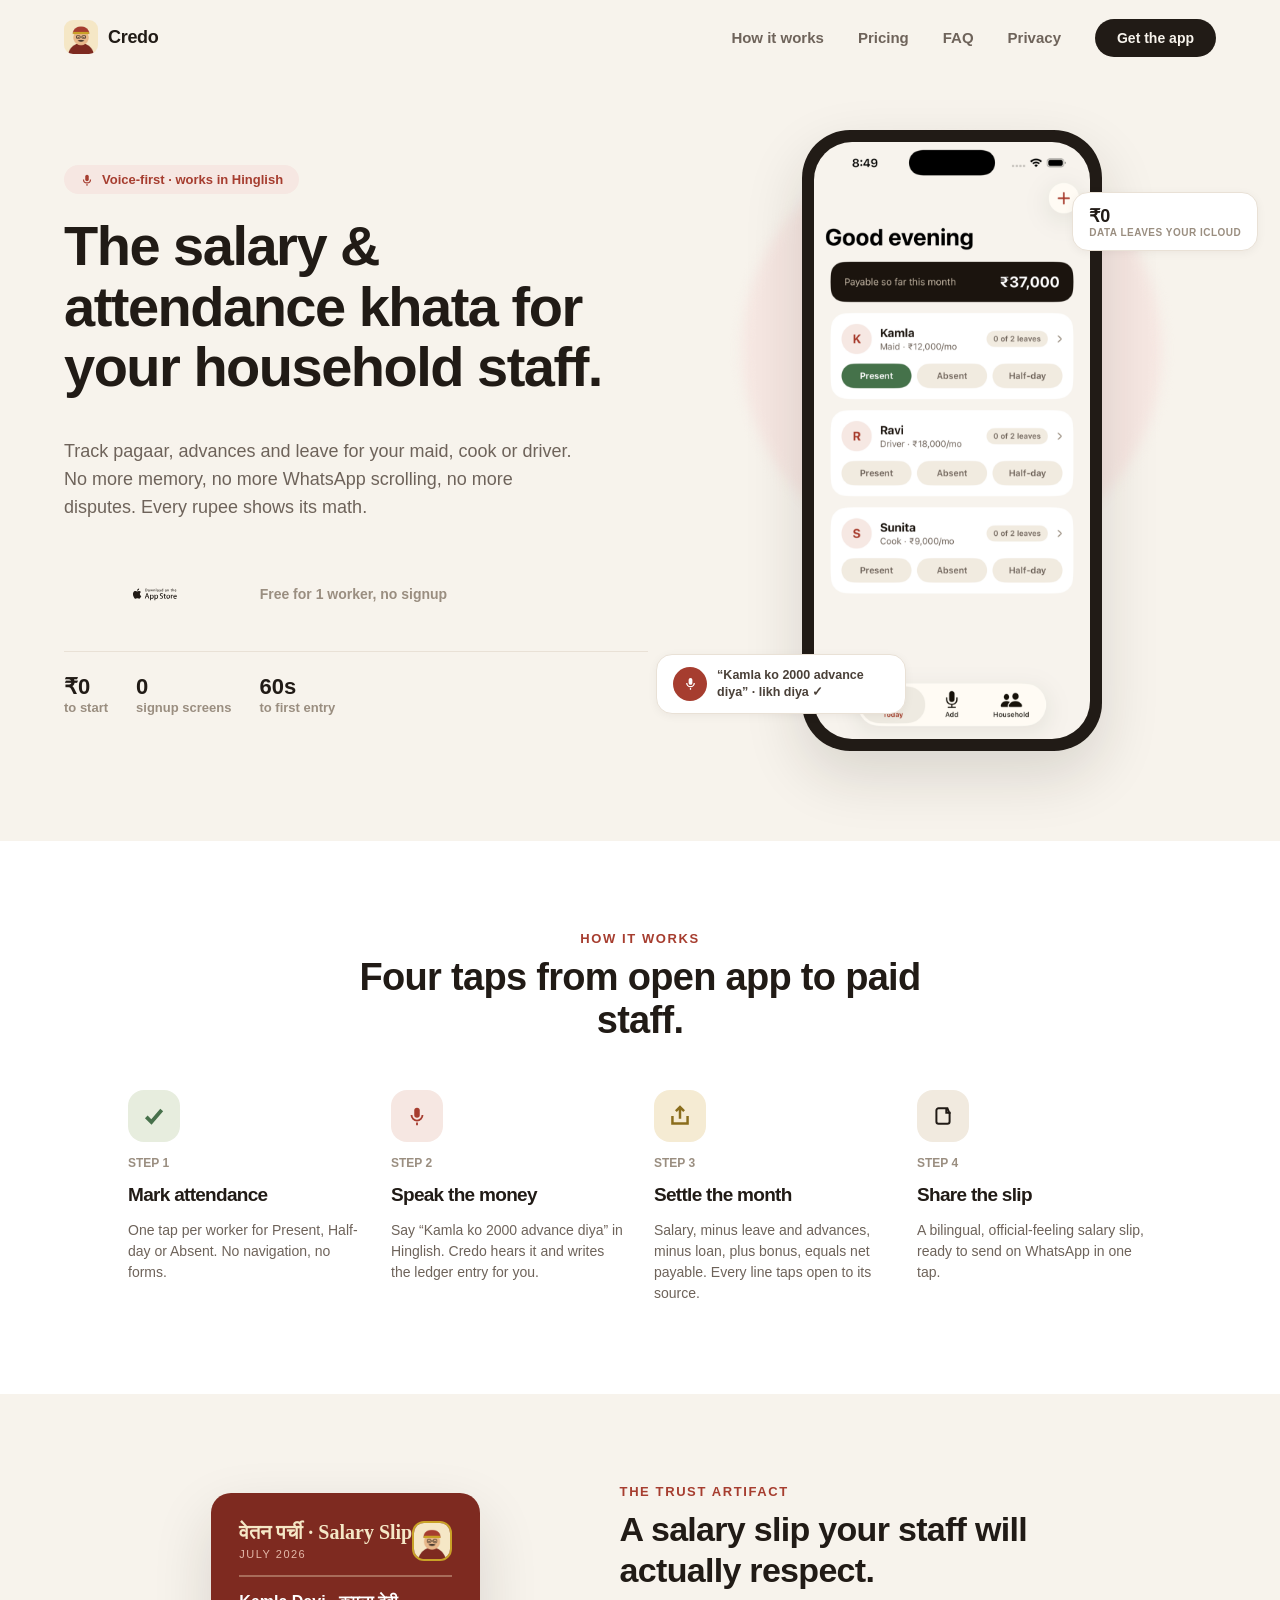
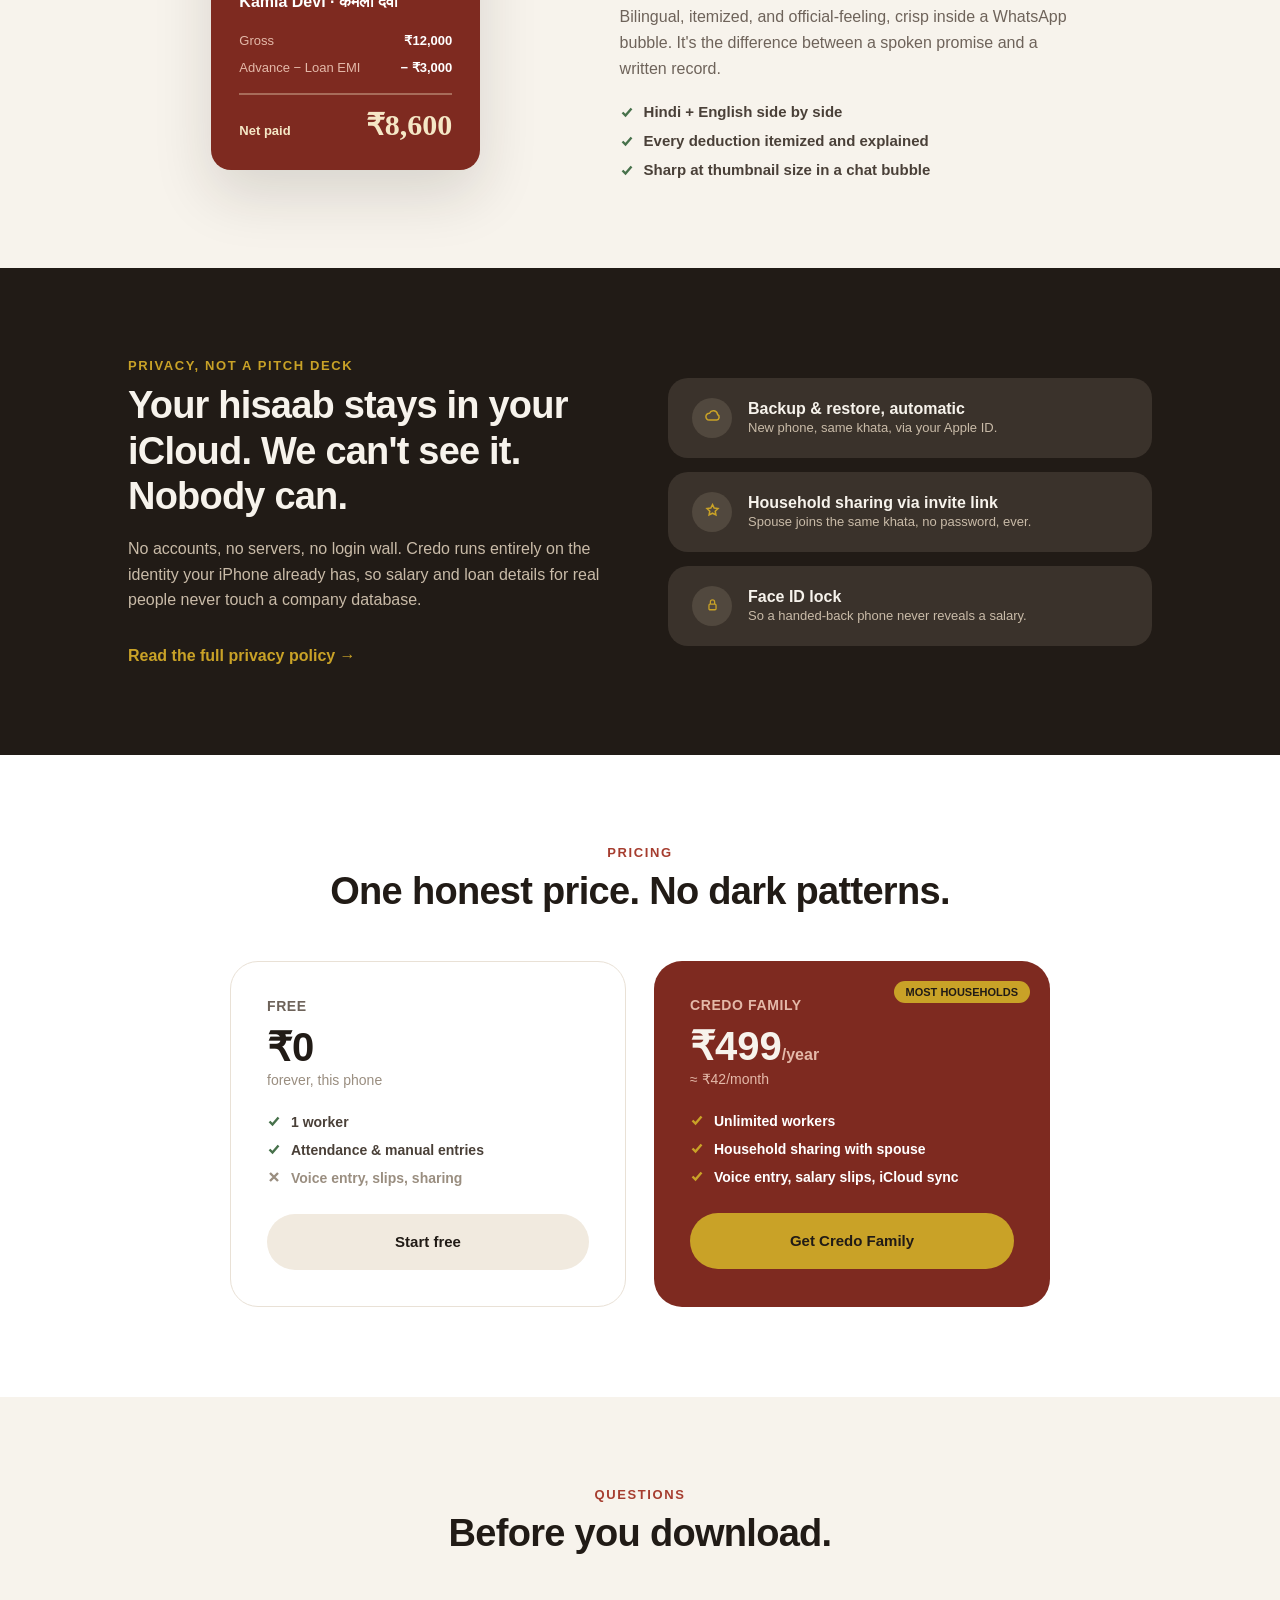
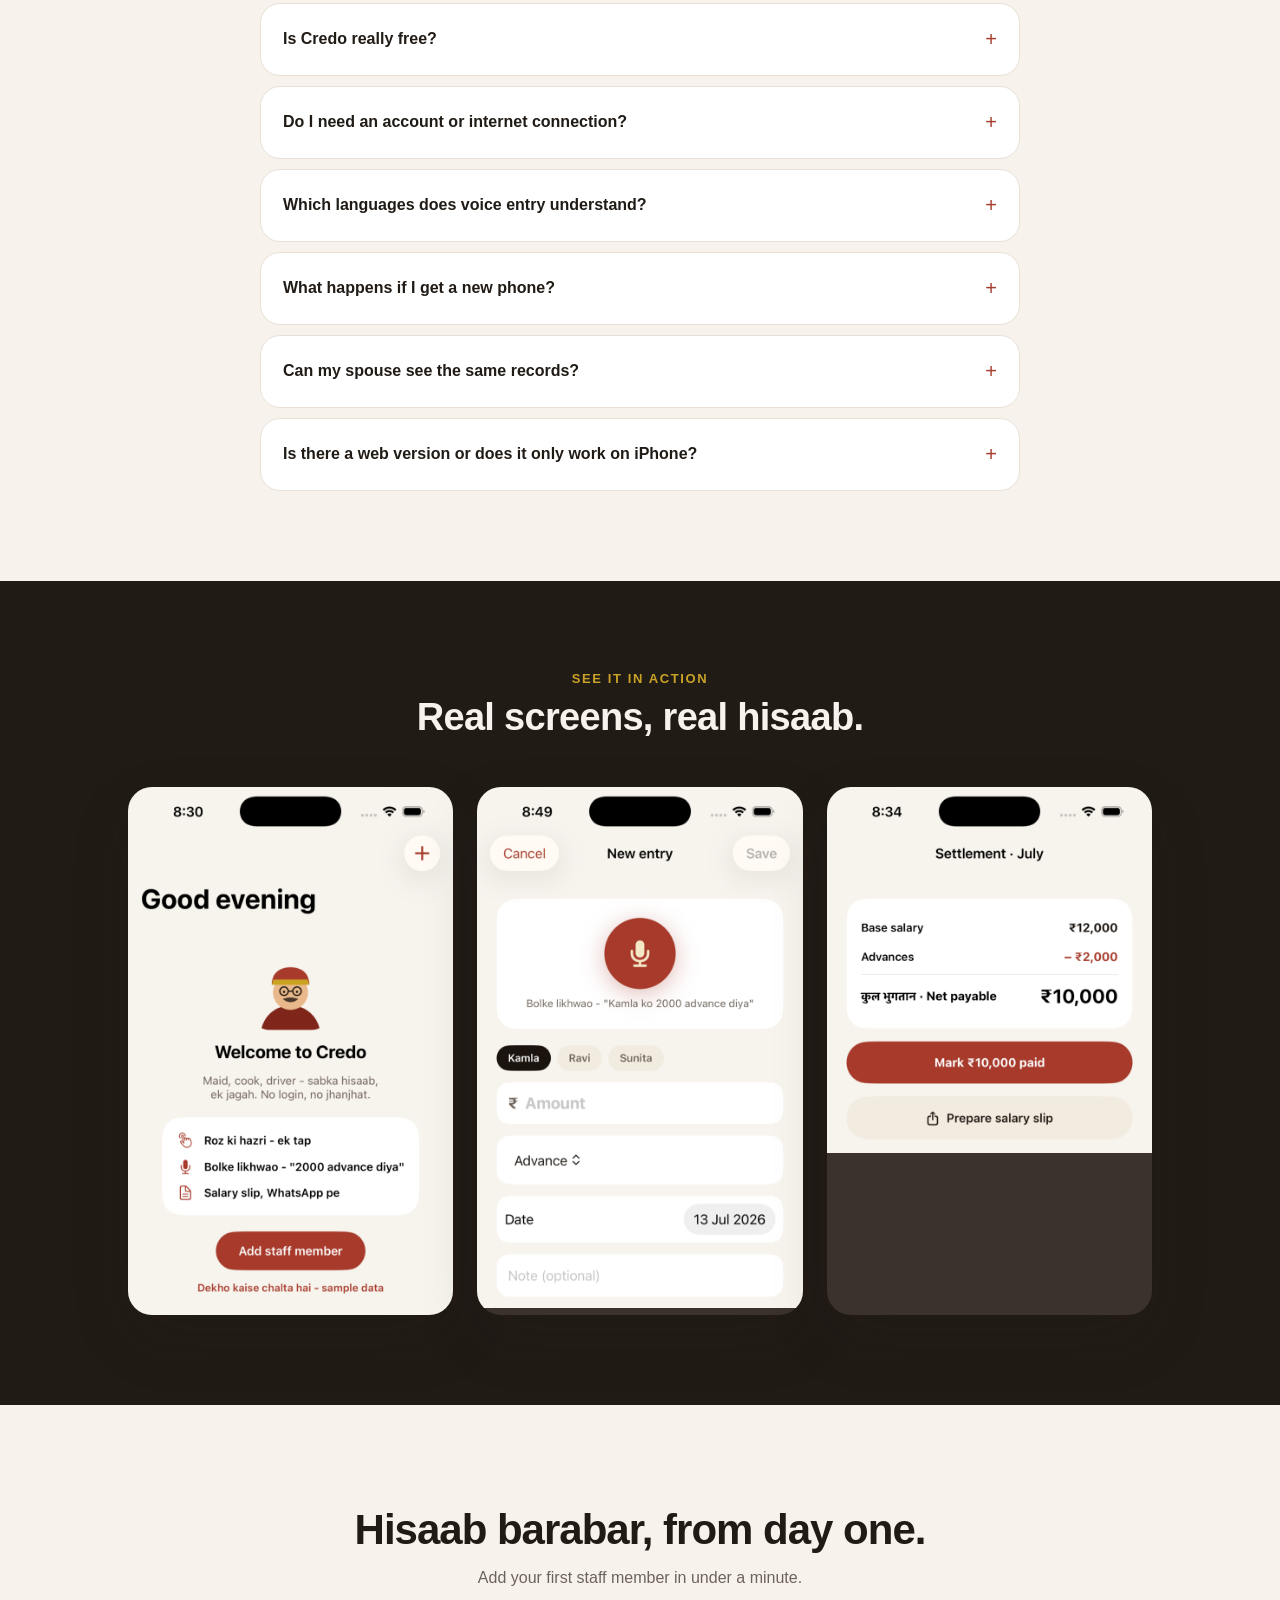
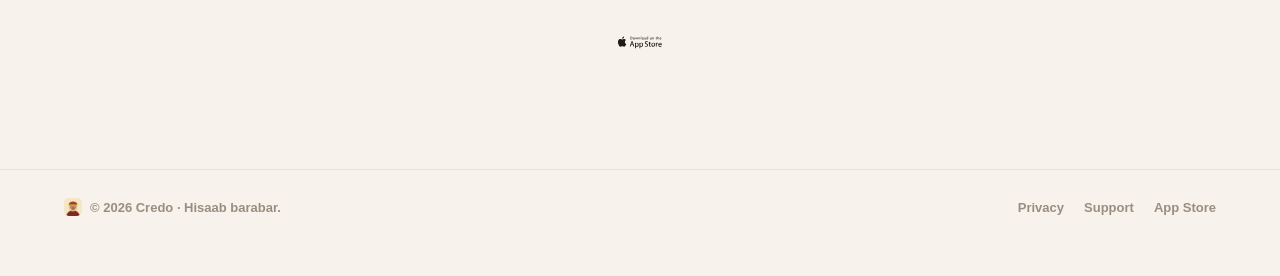
==== index.html @ 5efe238c "Add Credo marketing website Full responsive landing page built from the Claude Design mockup (Credo " ====
<!DOCTYPE html>
<html lang="en-IN">
<head>
<meta charset="utf-8">
<meta name="viewport" content="width=device-width, initial-scale=1">
<title>Credo — the salary &amp; attendance khata for your household staff</title>
<meta name="description" content="Track pagaar, advances and leave for your maid, cook or driver. Voice-first, works in Hinglish, no login. Free for one worker on the App Store.">
<link rel="canonical" href="https://gargvr.github.io/credo-support/">

<link rel="icon" type="image/png" sizes="32x32" href="assets/icons/favicon-32.png">
<link rel="icon" type="image/png" sizes="16x16" href="assets/icons/favicon-16.png">
<link rel="apple-touch-icon" sizes="180x180" href="assets/icons/apple-touch-icon.png">
<link rel="icon" type="image/png" sizes="512x512" href="assets/icons/icon-512.png">
<link rel="manifest" href="site.webmanifest">
<meta name="theme-color" content="#F7F3EC">

<meta property="og:type" content="website">
<meta property="og:site_name" content="Credo">
<meta property="og:title" content="Credo — hisaab barabar for your household staff">
<meta property="og:description" content="The salary, attendance and advance ledger for maids, cooks and drivers. Voice-first in Hinglish. No login, no jhanjhat.">
<meta property="og:url" content="https://gargvr.github.io/credo-support/">
<meta property="og:image" content="https://gargvr.github.io/credo-support/assets/icons/icon-512.png">
<meta name="twitter:card" content="summary">
<meta name="twitter:title" content="Credo — hisaab barabar for your household staff">
<meta name="twitter:description" content="The salary, attendance and advance ledger for maids, cooks and drivers. Voice-first in Hinglish. No login, no jhanjhat.">
<meta name="twitter:image" content="https://gargvr.github.io/credo-support/assets/icons/icon-512.png">

<link rel="stylesheet" href="assets/style.css">
<script type="application/ld+json">
{
  "@context": "https://schema.org",
  "@type": "MobileApplication",
  "name": "Credo: Staff Khata & Salary",
  "operatingSystem": "iOS",
  "applicationCategory": "FinanceApplication",
  "url": "https://gargvr.github.io/credo-support/",
  "downloadUrl": "https://apps.apple.com/app/id6790371935",
  "description": "The salary, attendance and advance ledger for Indian households employing domestic staff.",
  "offers": [
    { "@type": "Offer", "price": "0", "priceCurrency": "INR", "name": "Free — 1 worker" },
    { "@type": "Offer", "price": "499", "priceCurrency": "INR", "name": "Credo Family — yearly" }
  ],
  "publisher": { "@type": "Person", "name": "Himanshu Garg" }
}
</script>
</head>
<body>
<a class="skip-link" href="#main">Skip to content</a>

<header>
  <nav class="nav" aria-label="Primary">
    <a class="nav-brand" href="#main" aria-label="Credo home">
      <img src="assets/icons/icon-192.png" alt="" width="34" height="34">
      <span>Credo</span>
    </a>

    <input type="checkbox" id="nav-toggle" class="nav-toggle">
    <ul class="nav-links">
      <li class="nav-anchor"><a href="#how-it-works">How it works</a></li>
      <li class="nav-anchor"><a href="#pricing">Pricing</a></li>
      <li class="nav-anchor"><a href="#faq">FAQ</a></li>
      <li class="nav-anchor"><a href="privacy.html">Privacy</a></li>
      <li><a class="nav-cta" href="https://apps.apple.com/app/id6790371935">Get the app</a></li>
    </ul>
    <label for="nav-toggle" class="nav-burger" aria-label="Open menu">
      <svg viewBox="0 0 24 24" fill="none" stroke="var(--ink)" stroke-width="2" stroke-linecap="round"><path d="M4 7h16M4 12h16M4 17h16"/></svg>
    </label>
  </nav>
</header>

<main id="main">

  <!-- HERO -->
  <section class="hero">
    <div class="hero-copy">
      <div class="hero-chip">
        <svg width="14" height="14" viewBox="0 0 24 24" fill="var(--munshi-red)"><rect x="9" y="3" width="6" height="11" rx="3"></rect><path d="M5 11a7 7 0 0 0 14 0h-2a5 5 0 0 1-10 0zM11 19h2v3h-2z"></path></svg>
        Voice-first · works in Hinglish
      </div>
      <h1>The salary &amp; attendance khata for your household staff.</h1>
      <p class="hero-sub">Track pagaar, advances and leave for your maid, cook or driver. No more memory, no more WhatsApp scrolling, no more disputes. Every rupee shows its math.</p>

      <div class="hero-cta-row">
        <a href="https://apps.apple.com/app/id6790371935" class="appstore-badge" aria-label="Download on the App Store">
          <svg viewBox="0 -189.93 539.856 539.856" width="185" height="55" xmlns="http://www.w3.org/2000/svg"><g transform="scale(4.00216 4.0011)"><path fill="var(--ink)" d="M30.128 19.784c-.029-3.223 2.639-4.791 2.761-4.864-1.511-2.203-3.853-2.504-4.676-2.528-1.967-.207-3.875 1.177-4.877 1.177-1.022 0-2.565-1.157-4.228-1.123-2.14.033-4.142 1.272-5.24 3.196-2.266 3.923-.576 9.688 1.595 12.859 1.086 1.554 2.355 3.287 4.016 3.226 1.625-.066 2.232-1.035 4.193-1.035 1.943 0 2.513 1.035 4.207.996 1.744-.027 2.842-1.56 3.89-3.127 1.255-1.779 1.759-3.533 1.779-3.623-.04-.014-3.386-1.292-3.42-5.154zM26.928 10.306c.874-1.093 1.472-2.58 1.306-4.089-1.265.056-2.847.875-3.758 1.944-.806.942-1.526 2.486-1.34 3.938 1.421.106 2.88-.717 3.792-1.793z"></path><g fill="var(--ink)"><path d="M53.665 31.504h-2.271l-1.244-3.909h-4.324l-1.185 3.909H42.43l4.285-13.308h2.646l4.304 13.308zm-3.89-5.549L48.65 22.48c-.119-.355-.343-1.191-.671-2.507h-.04c-.132.566-.343 1.402-.632 2.507l-1.106 3.475h3.574zM64.663 26.588c0 1.632-.443 2.922-1.33 3.869-.794.843-1.781 1.264-2.958 1.264-1.271 0-2.185-.453-2.74-1.361v5.035h-2.132V25.062c0-1.025-.027-2.076-.079-3.154h1.875l.119 1.521h.04c.711-1.146 1.79-1.719 3.238-1.719 1.132 0 2.077.447 2.833 1.342.755.897 1.134 2.075 1.134 3.536zm-2.172.078c0-.934-.21-1.704-.632-2.311-.461-.631-1.08-.947-1.856-.947-.526 0-1.004.176-1.431.523-.428.35-.708.807-.839 1.373a2.784 2.784 0 0 0-.099.649v1.601c0 .697.214 1.286.642 1.768.428.48.984.721 1.668.721.803 0 1.428-.311 1.875-.928.448-.619.672-1.435.672-2.449zM75.7 26.588c0 1.632-.443 2.922-1.33 3.869-.795.843-1.781 1.264-2.959 1.264-1.271 0-2.185-.453-2.74-1.361v5.035h-2.132V25.062c0-1.025-.027-2.076-.079-3.154h1.875l.119 1.521h.04c.71-1.146 1.789-1.719 3.238-1.719 1.131 0 2.076.447 2.834 1.342.754.897 1.134 2.075 1.134 3.536zm-2.173.078c0-.934-.211-1.704-.633-2.311-.461-.631-1.078-.947-1.854-.947-.526 0-1.004.176-1.433.523-.428.35-.707.807-.838 1.373-.065.264-.1.479-.1.649v1.601c0 .697.215 1.286.641 1.768.428.479.984.721 1.67.721.804 0 1.429-.311 1.875-.928.448-.619.672-1.435.672-2.449zM88.04 27.771c0 1.133-.396 2.054-1.183 2.765-.866.776-2.075 1.165-3.625 1.165-1.432 0-2.58-.276-3.446-.829l.493-1.777c.935.554 1.962.83 3.08.83.804 0 1.429-.182 1.875-.543.447-.362.673-.846.673-1.45 0-.541-.187-.994-.554-1.363-.369-.368-.979-.711-1.836-1.026-2.33-.869-3.496-2.14-3.496-3.812 0-1.092.412-1.986 1.234-2.685.822-.698 1.912-1.047 3.268-1.047 1.211 0 2.22.211 3.021.632l-.535 1.738c-.754-.408-1.605-.612-2.557-.612-.752 0-1.342.185-1.764.553-.355.329-.535.73-.535 1.206 0 .525.205.961.613 1.303.354.315 1 .658 1.934 1.026 1.146.462 1.988 1 2.527 1.618.543.618.813 1.389.813 2.308zM95.107 23.508h-2.35v4.659c0 1.185.414 1.776 1.244 1.776.381 0 .697-.032.947-.099l.059 1.619c-.42.157-.973.236-1.658.236-.842 0-1.5-.257-1.975-.771-.473-.514-.711-1.375-.711-2.587v-4.837h-1.4v-1.6h1.4v-1.757l2.094-.632v2.389h2.35v1.604zM105.689 26.627c0 1.475-.422 2.686-1.264 3.633-.881.975-2.053 1.461-3.514 1.461-1.41 0-2.531-.467-3.367-1.4-.836-.935-1.254-2.113-1.254-3.534 0-1.487.432-2.705 1.293-3.652.863-.948 2.025-1.422 3.486-1.422 1.408 0 2.539.468 3.395 1.402.818.906 1.225 2.076 1.225 3.512zm-2.21.049c0-.879-.19-1.633-.571-2.264-.447-.762-1.087-1.143-1.916-1.143-.854 0-1.509.381-1.955 1.143-.382.631-.572 1.398-.572 2.304 0 .88.19 1.636.572 2.265.461.762 1.104 1.143 1.937 1.143.815 0 1.454-.389 1.916-1.162.392-.646.589-1.405.589-2.286zM112.622 23.783a3.71 3.71 0 0 0-.672-.059c-.75 0-1.33.282-1.738.85-.354.5-.532 1.132-.532 1.895v5.035h-2.132V24.93a67.43 67.43 0 0 0-.062-3.021h1.857l.078 1.836h.059c.226-.631.58-1.14 1.066-1.521a2.578 2.578 0 0 1 1.541-.514c.197 0 .375.014.533.039l.002 2.034zM122.157 26.252a5 5 0 0 1-.078.967h-6.396c.024.948.334 1.674.928 2.174.539.446 1.236.67 2.092.67.947 0 1.811-.15 2.588-.453l.334 1.479c-.908.396-1.98.593-3.217.593-1.488 0-2.656-.438-3.506-1.312-.848-.875-1.273-2.051-1.273-3.524 0-1.446.395-2.651 1.186-3.612.828-1.026 1.947-1.539 3.355-1.539 1.383 0 2.43.513 3.141 1.539.563.813.846 1.821.846 3.018zm-2.033-.553c.015-.633-.125-1.178-.414-1.639-.369-.594-.937-.89-1.698-.89-.697 0-1.265.289-1.697.869-.355.461-.566 1.015-.631 1.658l4.44.002z"></path></g><g fill="var(--ink)"><path d="M45.211 13.491c-.593 0-1.106-.029-1.533-.078V6.979a11.606 11.606 0 0 1 1.805-.136c2.445 0 3.571 1.203 3.571 3.164 0 2.262-1.33 3.484-3.843 3.484zm.358-5.823c-.33 0-.611.02-.844.068v4.891c.126.02.368.029.708.029 1.602 0 2.514-.912 2.514-2.62 0-1.523-.825-2.368-2.378-2.368zM52.563 13.54c-1.378 0-2.271-1.029-2.271-2.426 0-1.456.912-2.494 2.349-2.494 1.358 0 2.271.98 2.271 2.417 0 1.474-.941 2.503-2.349 2.503zm.04-4.154c-.757 0-1.242.708-1.242 1.698 0 .971.495 1.679 1.232 1.679s1.232-.757 1.232-1.699c0-.96-.485-1.678-1.222-1.678zM62.77 8.717l-1.475 4.716h-.961l-.611-2.048a15.53 15.53 0 0 1-.379-1.523h-.02c-.077.514-.223 1.029-.378 1.523l-.65 2.048h-.971l-1.388-4.716h1.077l.534 2.242c.126.534.232 1.038.32 1.514h.02c.077-.397.203-.893.388-1.504l.67-2.251h.854l.641 2.203c.155.534.281 1.058.379 1.553h.028c.068-.485.175-1 .32-1.553l.573-2.203 1.029-.001zM68.2 13.433h-1.048v-2.708c0-.834-.32-1.252-.951-1.252-.621 0-1.048.534-1.048 1.155v2.805h-1.048v-3.368c0-.417-.01-.864-.039-1.349h.922l.049.728h.029c.282-.504.854-.824 1.495-.824.99 0 1.64.757 1.64 1.989l-.001 2.824zM71.09 13.433h-1.049v-6.88h1.049v6.88zM74.911 13.54c-1.377 0-2.271-1.029-2.271-2.426 0-1.456.912-2.494 2.348-2.494 1.359 0 2.271.98 2.271 2.417.001 1.474-.941 2.503-2.348 2.503zm.039-4.154c-.757 0-1.242.708-1.242 1.698 0 .971.496 1.679 1.231 1.679.738 0 1.232-.757 1.232-1.699.001-.96-.483-1.678-1.221-1.678zM81.391 13.433l-.076-.543h-.028c-.32.437-.787.65-1.379.65-.845 0-1.445-.592-1.445-1.388 0-1.164 1.009-1.766 2.756-1.766v-.087c0-.621-.329-.932-.979-.932-.465 0-.873.117-1.232.35l-.213-.689c.436-.272.98-.408 1.619-.408 1.232 0 1.854.65 1.854 1.951v1.737c0 .476.021.845.068 1.126l-.945-.001zm-.144-2.349c-1.164 0-1.748.282-1.748.951 0 .495.301.737.719.737.533 0 1.029-.407 1.029-.96v-.728zM87.357 13.433l-.049-.757h-.029c-.301.572-.807.864-1.514.864-1.137 0-1.979-1-1.979-2.407 0-1.475.873-2.514 2.065-2.514.631 0 1.078.213 1.33.641h.021V6.553h1.049v5.609c0 .456.011.883.039 1.271h-.933zm-.155-2.775c0-.66-.437-1.223-1.104-1.223-.777 0-1.252.689-1.252 1.659 0 .951.493 1.602 1.231 1.602.659 0 1.125-.573 1.125-1.252v-.786zM94.902 13.54c-1.377 0-2.27-1.029-2.27-2.426 0-1.456.912-2.494 2.348-2.494 1.359 0 2.271.98 2.271 2.417.001 1.474-.94 2.503-2.349 2.503zm.039-4.154c-.756 0-1.241.708-1.241 1.698 0 .971.495 1.679 1.231 1.679.738 0 1.232-.757 1.232-1.699.002-.96-.483-1.678-1.222-1.678zM102.887 13.433h-1.049v-2.708c0-.834-.32-1.252-.951-1.252-.621 0-1.047.534-1.047 1.155v2.805h-1.049v-3.368c0-.417-.01-.864-.039-1.349h.922l.049.728h.029c.281-.504.854-.825 1.494-.825.99 0 1.641.757 1.641 1.989v2.825zM109.938 9.503h-1.153v2.29c0 .583.202.874.61.874.185 0 .34-.02.465-.049l.029.796c-.203.078-.475.117-.813.117-.826 0-1.32-.456-1.32-1.65V9.503h-.688v-.786h.688v-.864l1.029-.311v1.174h1.153v.787zM115.486 13.433h-1.047v-2.688c0-.844-.319-1.271-.951-1.271-.543 0-1.049.369-1.049 1.116v2.843h-1.047v-6.88h1.047v2.833h.021c.33-.514.808-.767 1.418-.767.998 0 1.608.776 1.608 2.009v2.805zM121.17 11.327h-3.145c.02.893.611 1.397 1.486 1.397.465 0 .893-.078 1.271-.223l.163.728c-.446.194-.971.291-1.582.291-1.475 0-2.348-.932-2.348-2.377 0-1.446.894-2.533 2.23-2.533 1.205 0 1.961.893 1.961 2.242a2.02 2.02 0 0 1-.036.475zm-.961-.747c0-.728-.367-1.242-1.037-1.242-.602 0-1.078.524-1.146 1.242h2.183z"></path></g></g></svg>
        </a>
        <div class="hero-cta-note">Free for 1 worker, no signup</div>
      </div>

      <div class="hero-stats">
        <div><div class="num">₹0</div><div class="label">to start</div></div>
        <div><div class="num">0</div><div class="label">signup screens</div></div>
        <div><div class="num">60s</div><div class="label">to first entry</div></div>
      </div>
    </div>

    <div class="hero-visual">
      <div class="hero-glow" aria-hidden="true"></div>
      <div class="phone-frame">
        <img src="assets/screens/2-today.png" alt="Credo home screen showing three household staff members with one-tap attendance and this month's payable total" width="750" height="1622" loading="eager">
      </div>
      <div class="floating-chip chip-voice">
        <div class="dot"><svg viewBox="0 0 24 24" fill="#fff"><rect x="9" y="3" width="6" height="11" rx="3"></rect><path d="M5 11a7 7 0 0 0 14 0h-2a5 5 0 0 1-10 0zM11 19h2v3h-2z"></path></svg></div>
        <p>&ldquo;Kamla ko 2000 advance diya&rdquo; &middot; likh diya ✓</p>
      </div>
      <div class="floating-chip chip-stat">
        <div>
          <div class="num">₹0</div>
          <div class="label">Data leaves your iCloud</div>
        </div>
      </div>
    </div>
  </section>

  <!-- HOW IT WORKS -->
  <section class="steps-band" id="how-it-works">
    <div class="wrap">
      <div class="section-head">
        <div class="eyebrow">How it works</div>
        <h2>Four taps from open app to paid staff.</h2>
      </div>
      <div class="steps-grid">
        <div class="step">
          <div class="step-icon" style="background:var(--green-tint)"><svg width="24" height="24" viewBox="0 0 14 14" fill="none" stroke="var(--green)" stroke-width="2.2"><path d="M2.5 7.5l3 3 6-7"></path></svg></div>
          <div class="step-num">STEP 1</div>
          <h3>Mark attendance</h3>
          <p>One tap per worker for Present, Half-day or Absent. No navigation, no forms.</p>
        </div>
        <div class="step">
          <div class="step-icon" style="background:var(--red-tint)"><svg width="22" height="22" viewBox="0 0 24 24" fill="var(--munshi-red)"><rect x="9" y="3" width="6" height="11" rx="3"></rect><path d="M5 11a7 7 0 0 0 14 0h-2a5 5 0 0 1-10 0zM11 19h2v3h-2z"></path></svg></div>
          <div class="step-num">STEP 2</div>
          <h3>Speak the money</h3>
          <p>Say &ldquo;Kamla ko 2000 advance diya&rdquo; in Hinglish. Credo hears it and writes the ledger entry for you.</p>
        </div>
        <div class="step">
          <div class="step-icon" style="background:var(--gold-tint)"><svg width="22" height="22" viewBox="0 0 16 16" fill="none" stroke="var(--gold-ink)" stroke-width="1.8"><path d="M8 10V2M5 4.5L8 1.5l3 3"></path><path d="M2.5 8v5.5h11V8"></path></svg></div>
          <div class="step-num">STEP 3</div>
          <h3>Settle the month</h3>
          <p>Salary, minus leave and advances, minus loan, plus bonus, equals net payable. Every line taps open to its source.</p>
        </div>
        <div class="step">
          <div class="step-icon" style="background:var(--sand)"><svg width="22" height="22" viewBox="0 0 20 20" fill="none" stroke="var(--ink)" stroke-width="1.8"><path d="M14 3H6a2 2 0 0 0-2 2v10a2 2 0 0 0 2 2h8a2 2 0 0 0 2-2V8z"></path><path d="M13 3v4h4"></path></svg></div>
          <div class="step-num">STEP 4</div>
          <h3>Share the slip</h3>
          <p>A bilingual, official-feeling salary slip, ready to send on WhatsApp in one tap.</p>
        </div>
      </div>
    </div>
  </section>

  <!-- SLIP SHOWCASE -->
  <section class="slip-band">
    <div class="wrap slip-grid">
      <div class="slip">
        <div class="slip-head">
          <div>
            <div class="title">वेतन पर्ची · Salary Slip</div>
            <div class="month">July 2026</div>
          </div>
          <img src="assets/icons/icon-192.png" alt="">
        </div>
        <div class="slip-name">Kamla Devi · कमला देवी</div>
        <div class="slip-row"><span>Gross</span><b>₹12,000</b></div>
        <div class="slip-row"><span>Advance − Loan EMI</span><b>− ₹3,000</b></div>
        <div class="slip-total"><span class="lbl">Net paid</span><span class="amt">₹8,600</span></div>
      </div>
      <div>
        <div class="eyebrow">The trust artifact</div>
        <h2 style="font-size:clamp(24px,3.5vw,34px); font-weight:800; letter-spacing:-0.7px; margin-top:10px; line-height:1.2;">A salary slip your staff will actually respect.</h2>
        <p style="font-size:16px; color:var(--text-sub); line-height:1.6; margin-top:14px; max-width:460px;">Bilingual, itemized, and official-feeling, crisp inside a WhatsApp bubble. It's the difference between a spoken promise and a written record.</p>
        <div class="slip-features">
          <div class="slip-feature"><svg class="check" viewBox="0 0 14 14" fill="none" stroke="var(--green)" stroke-width="2.4"><path d="M2.5 7.5l3 3 6-7"></path></svg>Hindi + English side by side</div>
          <div class="slip-feature"><svg class="check" viewBox="0 0 14 14" fill="none" stroke="var(--green)" stroke-width="2.4"><path d="M2.5 7.5l3 3 6-7"></path></svg>Every deduction itemized and explained</div>
          <div class="slip-feature"><svg class="check" viewBox="0 0 14 14" fill="none" stroke="var(--green)" stroke-width="2.4"><path d="M2.5 7.5l3 3 6-7"></path></svg>Sharp at thumbnail size in a chat bubble</div>
        </div>
      </div>
    </div>
  </section>

  <!-- PRIVACY / TRUST -->
  <section class="trust-band" id="privacy-note">
    <div class="wrap trust-grid">
      <div class="trust-copy">
        <div class="eyebrow gold">Privacy, not a pitch deck</div>
        <h2>Your hisaab stays in your iCloud. We can't see it. Nobody can.</h2>
        <p>No accounts, no servers, no login wall. Credo runs entirely on the identity your iPhone already has, so salary and loan details for real people never touch a company database.</p>
        <a class="more" href="privacy.html">Read the full privacy policy →</a>
      </div>
      <div class="trust-list">
        <div class="trust-item">
          <div class="ico"><svg width="17" height="17" viewBox="0 0 20 20" fill="none" stroke="var(--gold)" stroke-width="1.8"><path d="M6 13a4 4 0 0 1 .5-8 5 5 0 0 1 9.5 1.5 3.5 3.5 0 0 1-1 6.5z"></path></svg></div>
          <div><div class="t">Backup &amp; restore, automatic</div><div class="s">New phone, same khata, via your Apple ID.</div></div>
        </div>
        <div class="trust-item">
          <div class="ico"><svg width="17" height="17" viewBox="0 0 20 20" fill="none" stroke="var(--gold)" stroke-width="1.8"><path d="M10 2l2 4 4.4.6-3.2 3 .8 4.4L10 12l-4 2 .8-4.4-3.2-3L8 6z"></path></svg></div>
          <div><div class="t">Household sharing via invite link</div><div class="s">Spouse joins the same khata, no password, ever.</div></div>
        </div>
        <div class="trust-item">
          <div class="ico"><svg width="17" height="17" viewBox="0 0 24 24" fill="none" stroke="var(--gold)" stroke-width="1.8"><rect x="7" y="10" width="10" height="8" rx="1.5"></rect><path d="M9 10V7a3 3 0 0 1 6 0v3"></path></svg></div>
          <div><div class="t">Face ID lock</div><div class="s">So a handed-back phone never reveals a salary.</div></div>
        </div>
      </div>
    </div>
  </section>

  <!-- PRICING -->
  <section class="pricing-band" id="pricing">
    <div class="wrap">
      <div class="section-head">
        <div class="eyebrow">Pricing</div>
        <h2>One honest price. No dark patterns.</h2>
      </div>
      <div class="pricing-grid">
        <div class="plan plan-free">
          <div class="plan-kicker">Free</div>
          <div class="plan-price">₹0</div>
          <div class="plan-sub">forever, this phone</div>
          <div class="plan-feats">
            <div class="plan-feat"><svg class="check" viewBox="0 0 14 14" fill="none" stroke="var(--green)" stroke-width="2.4"><path d="M2.5 7.5l3 3 6-7"></path></svg>1 worker</div>
            <div class="plan-feat"><svg class="check" viewBox="0 0 14 14" fill="none" stroke="var(--green)" stroke-width="2.4"><path d="M2.5 7.5l3 3 6-7"></path></svg>Attendance &amp; manual entries</div>
            <div class="plan-feat off"><svg class="check" viewBox="0 0 14 14" fill="none" stroke="var(--text-faint)" stroke-width="2.4"><path d="M3 3l8 8M11 3l-8 8"></path></svg>Voice entry, slips, sharing</div>
          </div>
          <a class="btn btn-sand" href="https://apps.apple.com/app/id6790371935">Start free</a>
        </div>
        <div class="plan plan-family">
          <div class="plan-badge">MOST HOUSEHOLDS</div>
          <div class="plan-kicker">Credo Family</div>
          <div class="plan-price">₹499<span>/year</span></div>
          <div class="plan-sub">≈ ₹42/month</div>
          <div class="plan-feats">
            <div class="plan-feat"><svg class="check" viewBox="0 0 14 14" fill="none" stroke="var(--gold)" stroke-width="2.4"><path d="M2.5 7.5l3 3 6-7"></path></svg>Unlimited workers</div>
            <div class="plan-feat"><svg class="check" viewBox="0 0 14 14" fill="none" stroke="var(--gold)" stroke-width="2.4"><path d="M2.5 7.5l3 3 6-7"></path></svg>Household sharing with spouse</div>
            <div class="plan-feat"><svg class="check" viewBox="0 0 14 14" fill="none" stroke="var(--gold)" stroke-width="2.4"><path d="M2.5 7.5l3 3 6-7"></path></svg>Voice entry, salary slips, iCloud sync</div>
          </div>
          <a class="btn btn-gold" href="https://apps.apple.com/app/id6790371935">Get Credo Family</a>
        </div>
      </div>
    </div>
  </section>

  <!-- FAQ -->
  <section class="faq-band" id="faq">
    <div class="wrap">
      <div class="section-head">
        <div class="eyebrow">Questions</div>
        <h2>Before you download.</h2>
      </div>
      <div class="faq-list">
        <details class="faq-item">
          <summary>Is Credo really free? <span class="plus">+</span></summary>
          <p>Yes — your first staff member costs nothing, forever, with attendance and manual entries included. Credo Family (₹499/year) unlocks unlimited staff, voice entry, salary slips, and household sharing.</p>
        </details>
        <details class="faq-item">
          <summary>Do I need an account or internet connection? <span class="plus">+</span></summary>
          <p>No account, ever. Credo uses the Apple ID already signed into your iPhone. It works fully offline — your household data syncs to your private iCloud only when you have a connection.</p>
        </details>
        <details class="faq-item">
          <summary>Which languages does voice entry understand? <span class="plus">+</span></summary>
          <p>Hinglish and Hindi — say things the way you'd actually say them, like "Kamla ko 2000 advance diya" or "Ravi ki chhutti aaj." Credo also has a manual form for anyone who'd rather type.</p>
        </details>
        <details class="faq-item">
          <summary>What happens if I get a new phone? <span class="plus">+</span></summary>
          <p>Sign in with the same Apple ID and your whole khata is there — workers, attendance history, advances, everything. It's backed up to your private iCloud automatically.</p>
        </details>
        <details class="faq-item">
          <summary>Can my spouse see the same records? <span class="plus">+</span></summary>
          <p>Yes, with Credo Family. Send an invite link from the Household tab and their phone joins the same ledger — no shared password, no separate account to manage.</p>
        </details>
        <details class="faq-item">
          <summary>Is there a web version or does it only work on iPhone? <span class="plus">+</span></summary>
          <p>Credo is an iPhone app by design — it needs to be in your pocket for the one-tap habit to stick. There's no separate website login; this page is just where you learn about it and download it.</p>
        </details>
      </div>
    </div>
  </section>

  <!-- SCREENSHOTS -->
  <section class="screens-band">
    <div class="wrap">
      <div class="section-head">
        <div class="eyebrow gold">See it in action</div>
        <h2>Real screens, real hisaab.</h2>
      </div>
      <div class="screens-grid">
        <div class="screen-card crop-hi">
          <img src="assets/screens/1-welcome.png" alt="Credo welcome screen: no login, add your first staff member in seconds" loading="lazy" width="750" height="1622">
        </div>
        <div class="screen-card crop-mid">
          <img src="assets/screens/5-entry.png" alt="Adding a new entry by voice: say the amount and type, Credo writes it down" loading="lazy" width="750" height="1622">
        </div>
        <div class="screen-card crop-lo">
          <img src="assets/screens/4-settlement.png" alt="Month-end settlement screen showing base salary, advances deducted, and net payable" loading="lazy" width="750" height="1622">
        </div>
      </div>
    </div>
  </section>

  <!-- FOOTER CTA -->
  <section class="final-cta">
    <h2>Hisaab barabar, from day one.</h2>
    <p class="sub">Add your first staff member in under a minute.</p>
    <div class="badge-wrap">
      <a href="https://apps.apple.com/app/id6790371935" class="appstore-badge" aria-label="Download on the App Store">
        <svg viewBox="0 -189.93 539.856 539.856" width="185" height="55" xmlns="http://www.w3.org/2000/svg"><g transform="scale(4.00216 4.0011)"><path fill="var(--ink)" d="M30.128 19.784c-.029-3.223 2.639-4.791 2.761-4.864-1.511-2.203-3.853-2.504-4.676-2.528-1.967-.207-3.875 1.177-4.877 1.177-1.022 0-2.565-1.157-4.228-1.123-2.14.033-4.142 1.272-5.24 3.196-2.266 3.923-.576 9.688 1.595 12.859 1.086 1.554 2.355 3.287 4.016 3.226 1.625-.066 2.232-1.035 4.193-1.035 1.943 0 2.513 1.035 4.207.996 1.744-.027 2.842-1.56 3.89-3.127 1.255-1.779 1.759-3.533 1.779-3.623-.04-.014-3.386-1.292-3.42-5.154zM26.928 10.306c.874-1.093 1.472-2.58 1.306-4.089-1.265.056-2.847.875-3.758 1.944-.806.942-1.526 2.486-1.34 3.938 1.421.106 2.88-.717 3.792-1.793z"></path><g fill="var(--ink)"><path d="M53.665 31.504h-2.271l-1.244-3.909h-4.324l-1.185 3.909H42.43l4.285-13.308h2.646l4.304 13.308zm-3.89-5.549L48.65 22.48c-.119-.355-.343-1.191-.671-2.507h-.04c-.132.566-.343 1.402-.632 2.507l-1.106 3.475h3.574zM64.663 26.588c0 1.632-.443 2.922-1.33 3.869-.794.843-1.781 1.264-2.958 1.264-1.271 0-2.185-.453-2.74-1.361v5.035h-2.132V25.062c0-1.025-.027-2.076-.079-3.154h1.875l.119 1.521h.04c.711-1.146 1.79-1.719 3.238-1.719 1.132 0 2.077.447 2.833 1.342.755.897 1.134 2.075 1.134 3.536zm-2.172.078c0-.934-.21-1.704-.632-2.311-.461-.631-1.08-.947-1.856-.947-.526 0-1.004.176-1.431.523-.428.35-.708.807-.839 1.373a2.784 2.784 0 0 0-.099.649v1.601c0 .697.214 1.286.642 1.768.428.48.984.721 1.668.721.803 0 1.428-.311 1.875-.928.448-.619.672-1.435.672-2.449zM75.7 26.588c0 1.632-.443 2.922-1.33 3.869-.795.843-1.781 1.264-2.959 1.264-1.271 0-2.185-.453-2.74-1.361v5.035h-2.132V25.062c0-1.025-.027-2.076-.079-3.154h1.875l.119 1.521h.04c.71-1.146 1.789-1.719 3.238-1.719 1.131 0 2.076.447 2.834 1.342.754.897 1.134 2.075 1.134 3.536zm-2.173.078c0-.934-.211-1.704-.633-2.311-.461-.631-1.078-.947-1.854-.947-.526 0-1.004.176-1.433.523-.428.35-.707.807-.838 1.373-.065.264-.1.479-.1.649v1.601c0 .697.215 1.286.641 1.768.428.479.984.721 1.67.721.804 0 1.429-.311 1.875-.928.448-.619.672-1.435.672-2.449zM88.04 27.771c0 1.133-.396 2.054-1.183 2.765-.866.776-2.075 1.165-3.625 1.165-1.432 0-2.58-.276-3.446-.829l.493-1.777c.935.554 1.962.83 3.08.83.804 0 1.429-.182 1.875-.543.447-.362.673-.846.673-1.45 0-.541-.187-.994-.554-1.363-.369-.368-.979-.711-1.836-1.026-2.33-.869-3.496-2.14-3.496-3.812 0-1.092.412-1.986 1.234-2.685.822-.698 1.912-1.047 3.268-1.047 1.211 0 2.22.211 3.021.632l-.535 1.738c-.754-.408-1.605-.612-2.557-.612-.752 0-1.342.185-1.764.553-.355.329-.535.73-.535 1.206 0 .525.205.961.613 1.303.354.315 1 .658 1.934 1.026 1.146.462 1.988 1 2.527 1.618.543.618.813 1.389.813 2.308zM95.107 23.508h-2.35v4.659c0 1.185.414 1.776 1.244 1.776.381 0 .697-.032.947-.099l.059 1.619c-.42.157-.973.236-1.658.236-.842 0-1.5-.257-1.975-.771-.473-.514-.711-1.375-.711-2.587v-4.837h-1.4v-1.6h1.4v-1.757l2.094-.632v2.389h2.35v1.604zM105.689 26.627c0 1.475-.422 2.686-1.264 3.633-.881.975-2.053 1.461-3.514 1.461-1.41 0-2.531-.467-3.367-1.4-.836-.935-1.254-2.113-1.254-3.534 0-1.487.432-2.705 1.293-3.652.863-.948 2.025-1.422 3.486-1.422 1.408 0 2.539.468 3.395 1.402.818.906 1.225 2.076 1.225 3.512zm-2.21.049c0-.879-.19-1.633-.571-2.264-.447-.762-1.087-1.143-1.916-1.143-.854 0-1.509.381-1.955 1.143-.382.631-.572 1.398-.572 2.304 0 .88.19 1.636.572 2.265.461.762 1.104 1.143 1.937 1.143.815 0 1.454-.389 1.916-1.162.392-.646.589-1.405.589-2.286zM112.622 23.783a3.71 3.71 0 0 0-.672-.059c-.75 0-1.33.282-1.738.85-.354.5-.532 1.132-.532 1.895v5.035h-2.132V24.93a67.43 67.43 0 0 0-.062-3.021h1.857l.078 1.836h.059c.226-.631.58-1.14 1.066-1.521a2.578 2.578 0 0 1 1.541-.514c.197 0 .375.014.533.039l.002 2.034zM122.157 26.252a5 5 0 0 1-.078.967h-6.396c.024.948.334 1.674.928 2.174.539.446 1.236.67 2.092.67.947 0 1.811-.15 2.588-.453l.334 1.479c-.908.396-1.98.593-3.217.593-1.488 0-2.656-.438-3.506-1.312-.848-.875-1.273-2.051-1.273-3.524 0-1.446.395-2.651 1.186-3.612.828-1.026 1.947-1.539 3.355-1.539 1.383 0 2.43.513 3.141 1.539.563.813.846 1.821.846 3.018zm-2.033-.553c.015-.633-.125-1.178-.414-1.639-.369-.594-.937-.89-1.698-.89-.697 0-1.265.289-1.697.869-.355.461-.566 1.015-.631 1.658l4.44.002z"></path></g><g fill="var(--ink)"><path d="M45.211 13.491c-.593 0-1.106-.029-1.533-.078V6.979a11.606 11.606 0 0 1 1.805-.136c2.445 0 3.571 1.203 3.571 3.164 0 2.262-1.33 3.484-3.843 3.484zm.358-5.823c-.33 0-.611.02-.844.068v4.891c.126.02.368.029.708.029 1.602 0 2.514-.912 2.514-2.62 0-1.523-.825-2.368-2.378-2.368zM52.563 13.54c-1.378 0-2.271-1.029-2.271-2.426 0-1.456.912-2.494 2.349-2.494 1.358 0 2.271.98 2.271 2.417 0 1.474-.941 2.503-2.349 2.503zm.04-4.154c-.757 0-1.242.708-1.242 1.698 0 .971.495 1.679 1.232 1.679s1.232-.757 1.232-1.699c0-.96-.485-1.678-1.222-1.678zM62.77 8.717l-1.475 4.716h-.961l-.611-2.048a15.53 15.53 0 0 1-.379-1.523h-.02c-.077.514-.223 1.029-.378 1.523l-.65 2.048h-.971l-1.388-4.716h1.077l.534 2.242c.126.534.232 1.038.32 1.514h.02c.077-.397.203-.893.388-1.504l.67-2.251h.854l.641 2.203c.155.534.281 1.058.379 1.553h.028c.068-.485.175-1 .32-1.553l.573-2.203 1.029-.001zM68.2 13.433h-1.048v-2.708c0-.834-.32-1.252-.951-1.252-.621 0-1.048.534-1.048 1.155v2.805h-1.048v-3.368c0-.417-.01-.864-.039-1.349h.922l.049.728h.029c.282-.504.854-.824 1.495-.824.99 0 1.64.757 1.64 1.989l-.001 2.824zM71.09 13.433h-1.049v-6.88h1.049v6.88zM74.911 13.54c-1.377 0-2.271-1.029-2.271-2.426 0-1.456.912-2.494 2.348-2.494 1.359 0 2.271.98 2.271 2.417.001 1.474-.941 2.503-2.348 2.503zm.039-4.154c-.757 0-1.242.708-1.242 1.698 0 .971.496 1.679 1.231 1.679.738 0 1.232-.757 1.232-1.699.001-.96-.483-1.678-1.221-1.678zM81.391 13.433l-.076-.543h-.028c-.32.437-.787.65-1.379.65-.845 0-1.445-.592-1.445-1.388 0-1.164 1.009-1.766 2.756-1.766v-.087c0-.621-.329-.932-.979-.932-.465 0-.873.117-1.232.35l-.213-.689c.436-.272.98-.408 1.619-.408 1.232 0 1.854.65 1.854 1.951v1.737c0 .476.021.845.068 1.126l-.945-.001zm-.144-2.349c-1.164 0-1.748.282-1.748.951 0 .495.301.737.719.737.533 0 1.029-.407 1.029-.96v-.728zM87.357 13.433l-.049-.757h-.029c-.301.572-.807.864-1.514.864-1.137 0-1.979-1-1.979-2.407 0-1.475.873-2.514 2.065-2.514.631 0 1.078.213 1.33.641h.021V6.553h1.049v5.609c0 .456.011.883.039 1.271h-.933zm-.155-2.775c0-.66-.437-1.223-1.104-1.223-.777 0-1.252.689-1.252 1.659 0 .951.493 1.602 1.231 1.602.659 0 1.125-.573 1.125-1.252v-.786zM94.902 13.54c-1.377 0-2.27-1.029-2.27-2.426 0-1.456.912-2.494 2.348-2.494 1.359 0 2.271.98 2.271 2.417.001 1.474-.94 2.503-2.349 2.503zm.039-4.154c-.756 0-1.241.708-1.241 1.698 0 .971.495 1.679 1.231 1.679.738 0 1.232-.757 1.232-1.699.002-.96-.483-1.678-1.222-1.678zM102.887 13.433h-1.049v-2.708c0-.834-.32-1.252-.951-1.252-.621 0-1.047.534-1.047 1.155v2.805h-1.049v-3.368c0-.417-.01-.864-.039-1.349h.922l.049.728h.029c.281-.504.854-.825 1.494-.825.99 0 1.641.757 1.641 1.989v2.825zM109.938 9.503h-1.153v2.29c0 .583.202.874.61.874.185 0 .34-.02.465-.049l.029.796c-.203.078-.475.117-.813.117-.826 0-1.32-.456-1.32-1.65V9.503h-.688v-.786h.688v-.864l1.029-.311v1.174h1.153v.787zM115.486 13.433h-1.047v-2.688c0-.844-.319-1.271-.951-1.271-.543 0-1.049.369-1.049 1.116v2.843h-1.047v-6.88h1.047v2.833h.021c.33-.514.808-.767 1.418-.767.998 0 1.608.776 1.608 2.009v2.805zM121.17 11.327h-3.145c.02.893.611 1.397 1.486 1.397.465 0 .893-.078 1.271-.223l.163.728c-.446.194-.971.291-1.582.291-1.475 0-2.348-.932-2.348-2.377 0-1.446.894-2.533 2.23-2.533 1.205 0 1.961.893 1.961 2.242a2.02 2.02 0 0 1-.036.475zm-.961-.747c0-.728-.367-1.242-1.037-1.242-.602 0-1.078.524-1.146 1.242h2.183z"></path></g></g></svg>
      </a>
    </div>
  </section>
</main>

<footer class="site-footer">
  <div class="footer-brand">
    <img src="assets/icons/icon-192.png" alt="">
    &copy; 2026 Credo &middot; Hisaab barabar.
  </div>
  <ul class="footer-links">
    <li><a href="privacy.html">Privacy</a></li>
    <li><a href="mailto:gargh600@gmail.com">Support</a></li>
    <li><a href="https://apps.apple.com/app/id6790371935">App Store</a></li>
  </ul>
</footer>

</body>
</html>
---- assets/style.css ----
/* Credo — bahi-khata design tokens (source: Claude Design project 445fdc22) */
:root {
  --paper: #F7F3EC;
  --paper-deep: #EFE9DF;
  --card: #FFFFFF;
  --sand: #F1EADF;
  --sand-deep: #EDE4D6;

  --ink: #211B16;
  --ink-raised: #3A322B;
  --ink-soft: #4A4038;
  --text-sub: #6E635A;
  --text-faint: #9A8E80;
  --text-disabled: #C4B49C;

  --line: #E9E1D6;
  --line-strong: #E1D6C4;

  --munshi-red: #A63D2F;
  --munshi-red-deep: #7E2A20;
  --red-tint: #F6E7E2;
  --red-avatar: #F0D9CE;
  --red-on-dark: #E4B9A9;

  --green: #47714B;
  --green-tint: #E7EDDE;
  --green-avatar: #DCE5D2;

  --gold: #C9A227;
  --gold-ink: #8A6D1C;
  --gold-tint: #F5EBD3;

  --cream-on-red: #F5E7C6;
  --on-ink-sub: #C9BBA8;

  --font-ui: -apple-system, BlinkMacSystemFont, "SF Pro Text", "Segoe UI", sans-serif;
  --font-ledger: "Iowan Old Style", "Palatino Linotype", Georgia, serif;

  --shadow-card: 0 2px 10px rgba(32,26,22,0.05);
  --shadow-phone: 0 24px 60px rgba(32,26,22,0.14);
  --shadow-red-cta: 0 10px 26px rgba(166,61,47,0.28);

  --gutter: 64px;
  --maxw: 1280px;
}

@media (max-width: 860px) {
  :root { --gutter: 24px; }
}

* { box-sizing: border-box; }
body {
  margin: 0;
  background: var(--paper);
  color: var(--ink);
  font-family: var(--font-ui);
  -webkit-font-smoothing: antialiased;
  overflow-x: hidden;
}
img { max-width: 100%; height: auto; display: block; }
a { color: var(--munshi-red); text-decoration: none; }
a:hover { color: var(--munshi-red-deep); text-decoration: underline; }
a:focus-visible, button:focus-visible, summary:focus-visible {
  outline: 2.5px solid var(--munshi-red);
  outline-offset: 3px;
  border-radius: 6px;
}
::selection { background: var(--red-tint); color: var(--munshi-red-deep); }

.skip-link {
  position: absolute; left: 16px; top: -60px;
  background: var(--ink); color: var(--paper);
  padding: 10px 18px; border-radius: 999px; font-weight: 700; font-size: 14px;
  z-index: 100; transition: top .15s ease;
}
.skip-link:focus { top: 16px; }

.wrap { max-width: var(--maxw); margin: 0 auto; padding-left: var(--gutter); padding-right: var(--gutter); }

/* ---------- Nav ---------- */
.nav {
  display: flex; align-items: center; justify-content: space-between;
  padding: 20px var(--gutter);
  max-width: var(--maxw); margin: 0 auto;
  position: relative; z-index: 20;
}
.nav-brand { display: flex; align-items: center; gap: 10px; }
.nav-brand img { width: 34px; height: 34px; border-radius: 9px; }
.nav-brand span { font-size: 18px; font-weight: 800; letter-spacing: -0.3px; color: var(--ink); }
.nav-links {
  display: flex; align-items: center; gap: 34px;
  font-size: 15px; font-weight: 600; color: var(--text-sub);
  list-style: none; margin: 0; padding: 0;
}
.nav-links a { color: inherit; }
.nav-links a:hover { color: var(--ink); text-decoration: none; }
.nav-cta {
  background: var(--ink); color: var(--paper) !important;
  border-radius: 999px; padding: 11px 22px; font-weight: 800; font-size: 14px;
  white-space: nowrap;
}
.nav-cta:hover { background: var(--ink-raised); text-decoration: none; }
.nav-toggle { display: none; }
.nav-burger {
  display: none; width: 44px; height: 44px; border-radius: 12px;
  border: 1.5px solid var(--line-strong); background: var(--card);
  align-items: center; justify-content: center; cursor: pointer;
}
.nav-burger svg { width: 20px; height: 20px; }

@media (max-width: 860px) {
  .nav-links { gap: 20px; }
  .nav-links .nav-anchor { display: none; }
}
@media (max-width: 640px) {
  .nav { padding: 16px var(--gutter); }
  .nav-burger { display: flex; }
  .nav-links {
    position: absolute; top: 64px; left: 16px; right: 16px;
    background: var(--card); border: 1px solid var(--line);
    border-radius: 20px; box-shadow: var(--shadow-phone);
    flex-direction: column; align-items: stretch; gap: 0;
    padding: 8px; display: none;
  }
  .nav-links .nav-anchor {
    display: block; padding: 14px 16px; border-radius: 12px; color: var(--ink);
  }
  .nav-links .nav-anchor:hover { background: var(--sand); text-decoration: none; }
  .nav-cta { text-align: center; margin: 6px 4px 4px; }
  .nav-toggle:checked ~ .nav-links { display: flex; }
}

/* ---------- Buttons ---------- */
.btn {
  display: inline-flex; align-items: center; justify-content: center; gap: 8px;
  height: 56px; padding: 0 28px; border-radius: 999px;
  font-size: 15px; font-weight: 800; border: none; cursor: pointer;
  transition: transform .12s ease, background .15s ease;
}
.btn:hover { text-decoration: none; }
.btn:active { transform: scale(0.98); }
.btn-primary { background: var(--munshi-red); color: #fff; box-shadow: var(--shadow-red-cta); }
.btn-primary:hover { background: var(--munshi-red-deep); color: #fff; }
.btn-ink { background: var(--ink); color: var(--paper); }
.btn-ink:hover { background: var(--ink-raised); color: var(--paper); }
.btn-sand { background: var(--sand); color: var(--ink); width: 100%; }
.btn-sand:hover { background: var(--sand-deep); color: var(--ink); }
.btn-gold { background: var(--gold); color: var(--ink); width: 100%; }
.btn-gold:hover { background: #b8931f; color: var(--ink); }

.appstore-badge { height: 54px; width: auto; }
.appstore-badge svg { display: block; height: 100%; width: auto; }

/* ---------- Sections / type ---------- */
section { position: relative; }
.eyebrow {
  font-size: 13px; font-weight: 800; color: var(--munshi-red);
  letter-spacing: 1.6px; text-transform: uppercase;
}
.eyebrow.gold { color: var(--gold); }
h1, h2, h3 { margin: 0; letter-spacing: -0.7px; }
.section-head { text-align: center; max-width: 640px; margin: 0 auto 48px; }
.section-head h2 { font-size: clamp(28px, 4vw, 38px); font-weight: 800; margin-top: 10px; }
.check {
  width: 14px; height: 14px; flex: none;
}

/* ---------- Hero ---------- */
.hero {
  max-width: var(--maxw); margin: 0 auto;
  padding: clamp(28px, 6vw, 56px) var(--gutter) clamp(56px, 8vw, 90px);
  display: grid; grid-template-columns: 1.05fr 0.95fr; gap: 40px; align-items: center;
}
.hero-copy { display: flex; flex-direction: column; gap: 22px; }
.hero-chip {
  display: inline-flex; align-self: flex-start; align-items: center; gap: 8px;
  background: var(--red-tint); color: var(--munshi-red); border-radius: 999px;
  padding: 7px 16px; font-size: 13px; font-weight: 800;
}
.hero-copy h1 {
  font-size: clamp(32px, 5.2vw, 56px); font-weight: 800; letter-spacing: -1.5px; line-height: 1.08;
}
.hero-sub { font-size: 18px; color: var(--text-sub); line-height: 1.55; max-width: 520px; }
.hero-cta-row { display: flex; align-items: center; gap: 14px; flex-wrap: wrap; margin-top: 6px; }
.hero-cta-note { font-size: 14px; color: var(--text-faint); font-weight: 600; }
.hero-stats {
  display: flex; gap: 28px; margin-top: 8px; padding-top: 22px; border-top: 1px solid var(--line);
  flex-wrap: wrap;
}
.hero-stats .num { font-size: 22px; font-weight: 800; }
.hero-stats .label { font-size: 13px; color: var(--text-faint); font-weight: 600; }

.hero-visual { display: flex; justify-content: center; position: relative; }
.hero-glow {
  position: absolute; width: 420px; height: 420px; background: var(--red-tint);
  border-radius: 50%; filter: blur(6px); z-index: 0; top: 10px;
}
.phone-frame {
  position: relative; z-index: 1; width: min(300px, 78vw);
  background: var(--ink); border-radius: 48px; padding: 12px;
  box-shadow: var(--shadow-phone);
}
.phone-frame img { border-radius: 38px; width: 100%; display: block; }
.floating-chip {
  position: absolute; z-index: 2; background: var(--card); border: 1px solid var(--line);
  border-radius: 16px; padding: 12px 16px; box-shadow: var(--shadow-card);
  display: flex; align-items: center; gap: 10px; max-width: 250px;
}
.floating-chip .dot {
  width: 34px; height: 34px; border-radius: 17px; background: var(--munshi-red);
  display: flex; align-items: center; justify-content: center; flex: none;
}
.floating-chip .dot svg { width: 15px; height: 15px; }
.floating-chip p { margin: 0; font-size: 12.5px; font-weight: 600; color: var(--ink-soft); line-height: 1.35; }
.chip-voice { left: -6%; bottom: 6%; }
.chip-stat { right: -8%; top: 10%; }
.chip-stat .num { font-size: 18px; font-weight: 800; color: var(--ink); }
.chip-stat .label { font-size: 10px; font-weight: 700; color: var(--text-faint); text-transform: uppercase; letter-spacing: 0.5px; }

@media (max-width: 960px) {
  .hero { grid-template-columns: 1fr; }
  .hero-visual { order: -1; margin-bottom: 8px; }
  .hero-glow { width: 260px; height: 260px; }
  .floating-chip { max-width: 200px; padding: 10px 12px; }
  .chip-voice { left: 0; bottom: -4%; }
  .chip-stat { right: 0; top: 4%; }
}
@media (max-width: 480px) {
  .floating-chip { display: none; }
}

/* ---------- How it works ---------- */
.steps-band { background: var(--card); padding: clamp(56px, 8vw, 90px) var(--gutter); }
.steps-grid { display: grid; grid-template-columns: repeat(4, 1fr); gap: 28px; }
.step { display: flex; flex-direction: column; gap: 14px; }
.step-icon { width: 52px; height: 52px; border-radius: 16px; display: flex; align-items: center; justify-content: center; }
.step-num { font-size: 12px; font-weight: 800; color: var(--text-faint); }
.step h3 { font-size: 19px; font-weight: 800; }
.step p { font-size: 14px; color: var(--text-sub); line-height: 1.5; margin: 0; }
@media (max-width: 760px) {
  .steps-grid { grid-template-columns: 1fr 1fr; gap: 32px 20px; }
}
@media (max-width: 480px) {
  .steps-grid { grid-template-columns: 1fr; }
}

/* ---------- Slip showcase ---------- */
.slip-band { padding: clamp(56px, 8vw, 90px) var(--gutter); background: var(--paper); }
.slip-grid { display: grid; grid-template-columns: 0.9fr 1.1fr; gap: 56px; align-items: center; }
.slip {
  font-family: var(--font-ledger); background: var(--munshi-red-deep); border-radius: 20px;
  padding: 28px; color: var(--cream-on-red); box-shadow: var(--shadow-phone);
  max-width: 380px; margin: 0 auto;
}
.slip-head {
  display: flex; justify-content: space-between; align-items: center;
  border-bottom: 2px solid rgba(245,231,198,0.35); padding-bottom: 14px;
}
.slip-head .title { font-size: 20px; font-weight: 700; }
.slip-head .month { font-family: var(--font-ui); font-size: 11px; color: var(--red-on-dark); letter-spacing: 1.5px; margin-top: 4px; text-transform: uppercase; }
.slip-head img { width: 40px; height: 40px; border-radius: 12px; border: 2px solid var(--gold); }
.slip-name { font-family: var(--font-ui); padding: 16px 0; font-size: 16px; font-weight: 800; color: #fff; }
.slip-row { font-family: var(--font-ui); display: flex; justify-content: space-between; font-size: 13px; padding: 6px 0; color: var(--red-on-dark); }
.slip-row b { color: #fff; font-weight: 700; }
.slip-total {
  margin-top: 12px; padding-top: 12px; border-top: 2px solid rgba(245,231,198,0.35);
  display: flex; justify-content: space-between; align-items: baseline;
}
.slip-total .lbl { font-family: var(--font-ui); font-size: 13px; font-weight: 700; }
.slip-total .amt { font-size: 30px; font-weight: 700; }
.slip-features { display: flex; flex-direction: column; gap: 12px; margin-top: 22px; }
.slip-feature { display: flex; align-items: center; gap: 10px; font-size: 15px; color: var(--ink-soft); font-weight: 600; }
@media (max-width: 860px) {
  .slip-grid { grid-template-columns: 1fr; gap: 36px; }
}

/* ---------- Privacy / trust band ---------- */
.trust-band { background: var(--ink); padding: clamp(56px, 8vw, 90px) var(--gutter); }
.trust-grid { display: grid; grid-template-columns: 1fr 1fr; gap: 56px; align-items: center; }
.trust-copy h2 { font-size: clamp(26px, 4vw, 38px); font-weight: 800; letter-spacing: -0.8px; color: var(--paper); line-height: 1.2; margin-top: 10px; }
.trust-copy p { font-size: 16px; color: var(--on-ink-sub); line-height: 1.6; margin-top: 16px; max-width: 480px; }
.trust-copy .more { display: inline-block; margin-top: 18px; font-weight: 700; color: var(--gold) !important; }
.trust-list { display: flex; flex-direction: column; gap: 14px; }
.trust-item {
  background: var(--ink-raised); border-radius: 20px; padding: 20px 24px;
  display: flex; align-items: center; gap: 16px;
}
.trust-item .ico {
  width: 40px; height: 40px; border-radius: 20px; background: rgba(245,231,198,0.12);
  display: flex; align-items: center; justify-content: center; flex: none;
}
.trust-item .t { font-size: 16px; font-weight: 800; color: var(--paper); }
.trust-item .s { font-size: 13px; color: var(--on-ink-sub); margin-top: 2px; }
@media (max-width: 860px) {
  .trust-grid { grid-template-columns: 1fr; gap: 36px; }
}

/* ---------- Pricing ---------- */
.pricing-band { background: var(--card); padding: clamp(56px, 8vw, 90px) var(--gutter); }
.pricing-grid { display: grid; grid-template-columns: 1fr 1fr; gap: 28px; max-width: 820px; margin: 0 auto; }
.plan { border-radius: 28px; padding: 36px; }
.plan-free { border: 1.5px solid var(--line); }
.plan-family { background: var(--munshi-red-deep); color: var(--paper); position: relative; overflow: hidden; }
.plan-badge {
  position: absolute; top: 20px; right: 20px; background: var(--gold); color: var(--ink);
  border-radius: 999px; padding: 5px 12px; font-size: 11px; font-weight: 800;
}
.plan-kicker { font-size: 14px; font-weight: 800; letter-spacing: 0.6px; text-transform: uppercase; }
.plan-free .plan-kicker { color: var(--text-sub); }
.plan-family .plan-kicker { color: var(--red-on-dark); }
.plan-price { font-size: 40px; font-weight: 800; margin-top: 10px; }
.plan-price span { font-size: 16px; font-weight: 600; }
.plan-free .plan-price span { color: var(--text-faint); }
.plan-family .plan-price span { color: var(--red-on-dark); }
.plan-sub { font-size: 14px; margin-top: 2px; }
.plan-free .plan-sub { color: var(--text-faint); }
.plan-family .plan-sub { color: var(--red-on-dark); }
.plan-feats { display: flex; flex-direction: column; gap: 12px; margin-top: 26px; }
.plan-feat { display: flex; gap: 10px; font-size: 14px; font-weight: 600; }
.plan-free .plan-feat { color: var(--ink-soft); }
.plan-feat.off { color: var(--text-faint); }
.plan-family .plan-feat { color: #fff; }
.plan a.btn { margin-top: 28px; }
@media (max-width: 700px) {
  .pricing-grid { grid-template-columns: 1fr; }
}

/* ---------- FAQ ---------- */
.faq-band { padding: clamp(56px, 8vw, 90px) var(--gutter); background: var(--paper); }
.faq-list { max-width: 760px; margin: 0 auto; display: flex; flex-direction: column; gap: 10px; }
.faq-item {
  background: var(--card); border: 1px solid var(--line); border-radius: 20px;
  padding: 6px 22px;
}
.faq-item summary {
  cursor: pointer; list-style: none; padding: 18px 0; font-size: 16px; font-weight: 700;
  display: flex; align-items: center; justify-content: space-between; gap: 16px;
}
.faq-item summary::-webkit-details-marker { display: none; }
.faq-item summary .plus { flex: none; font-size: 20px; color: var(--munshi-red); font-weight: 400; transition: transform .15s ease; }
.faq-item[open] summary .plus { transform: rotate(45deg); }
.faq-item p { margin: 0 0 20px; font-size: 15px; color: var(--text-sub); line-height: 1.6; }

/* ---------- Screens showcase ---------- */
.screens-band { padding: clamp(56px, 8vw, 90px) var(--gutter); background: var(--ink); }
.screens-band .section-head h2 { color: var(--paper); }
.screens-grid { display: grid; grid-template-columns: repeat(3, 1fr); gap: 24px; }
.screen-card {
  border-radius: 24px; box-shadow: var(--shadow-phone); overflow: hidden;
  background: var(--ink-raised);
}
.screen-card img { width: 100%; display: block; object-fit: cover; object-position: top; }
.screen-card.tall img { aspect-ratio: 1284 / 2778; }
.screen-card.crop-hi img { aspect-ratio: 1284 / 2085; }
.screen-card.crop-mid img { aspect-ratio: 1284 / 2056; }
.screen-card.crop-lo img { aspect-ratio: 1284 / 1444; }
@media (max-width: 760px) {
  .screens-grid { grid-template-columns: repeat(2, 1fr); }
}
@media (max-width: 480px) {
  .screens-grid { grid-template-columns: 1fr 1fr; gap: 14px; }
}

/* ---------- Footer CTA ---------- */
.final-cta { padding: clamp(70px, 10vw, 100px) var(--gutter); text-align: center; }
.final-cta h2 { font-size: clamp(30px, 5vw, 42px); font-weight: 800; letter-spacing: -1px; max-width: 640px; margin: 0 auto; line-height: 1.2; }
.final-cta .sub { font-size: 16px; color: var(--text-sub); margin-top: 14px; }
.final-cta .badge-wrap { margin-top: 28px; display: flex; justify-content: center; }

footer.site-footer {
  padding: 28px var(--gutter) 60px; border-top: 1px solid var(--line);
  display: flex; align-items: center; justify-content: space-between; flex-wrap: wrap; gap: 14px;
  max-width: var(--maxw); margin: 0 auto; font-size: 13px; color: var(--text-faint); font-weight: 600;
}
.footer-brand { display: flex; align-items: center; gap: 8px; }
.footer-brand img { width: 18px; height: 18px; border-radius: 5px; }
.footer-links { display: flex; gap: 20px; list-style: none; margin: 0; padding: 0; }
.footer-links a { color: var(--text-faint); font-weight: 600; }
.footer-links a:hover { color: var(--ink); }

/* ---------- Reduced motion ---------- */
@media (prefers-reduced-motion: reduce) {
  html { scroll-behavior: auto; }
  .btn { transition: none; }
}

/* ---------- Standalone legal page ---------- */
.legal-band { padding: clamp(48px, 7vw, 80px) var(--gutter) 40px; }
.legal-body { max-width: 680px; margin: 0 auto; }
.legal-body h1 { font-size: clamp(28px, 4vw, 38px); font-weight: 800; letter-spacing: -0.8px; }
.legal-body .updated { color: var(--text-faint); font-size: 14px; font-weight: 600; margin-top: 8px; }
.legal-body h2 { font-size: 19px; font-weight: 800; margin-top: 40px; }
.legal-body p, .legal-body li { font-size: 16px; color: var(--ink-soft); line-height: 1.7; }
.legal-body ul { padding-left: 20px; }
.legal-body a { font-weight: 700; }
.legal-back { display: inline-flex; align-items: center; gap: 6px; font-weight: 700; font-size: 14px; margin-bottom: 8px; }
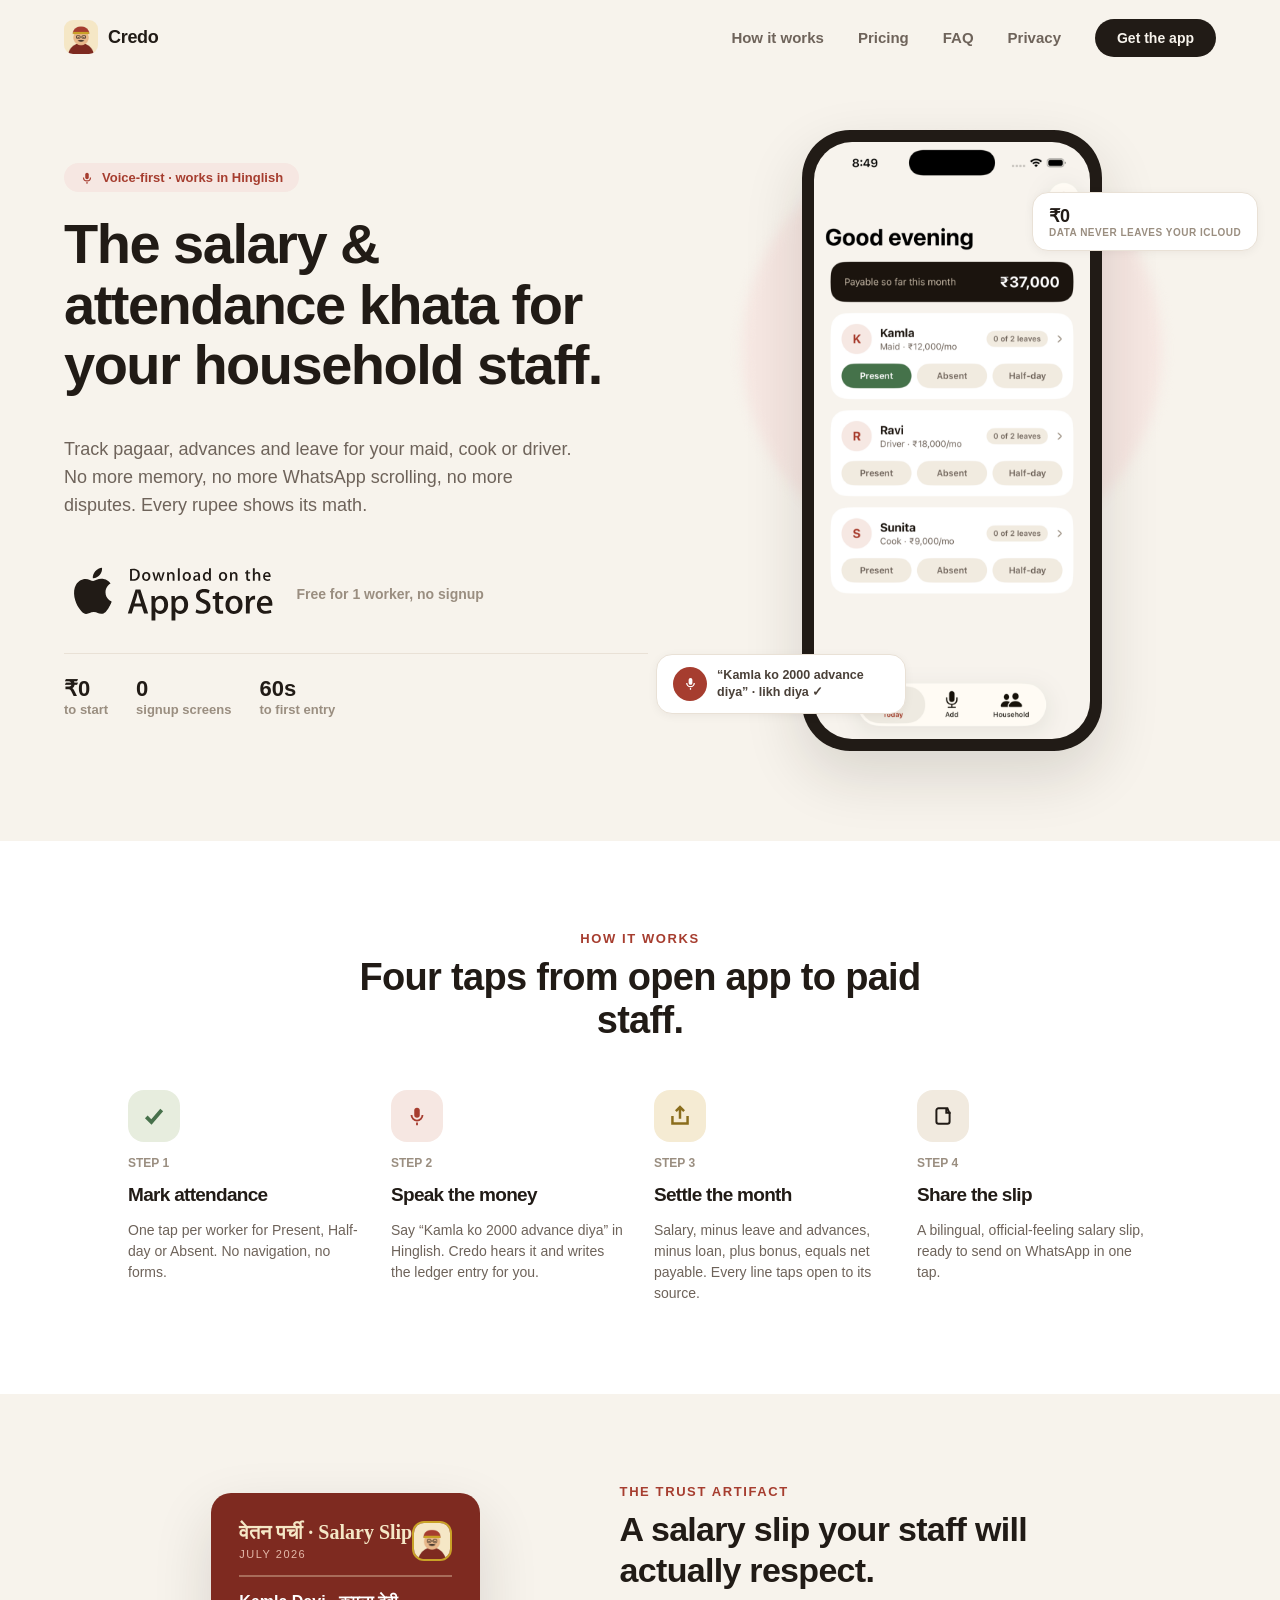
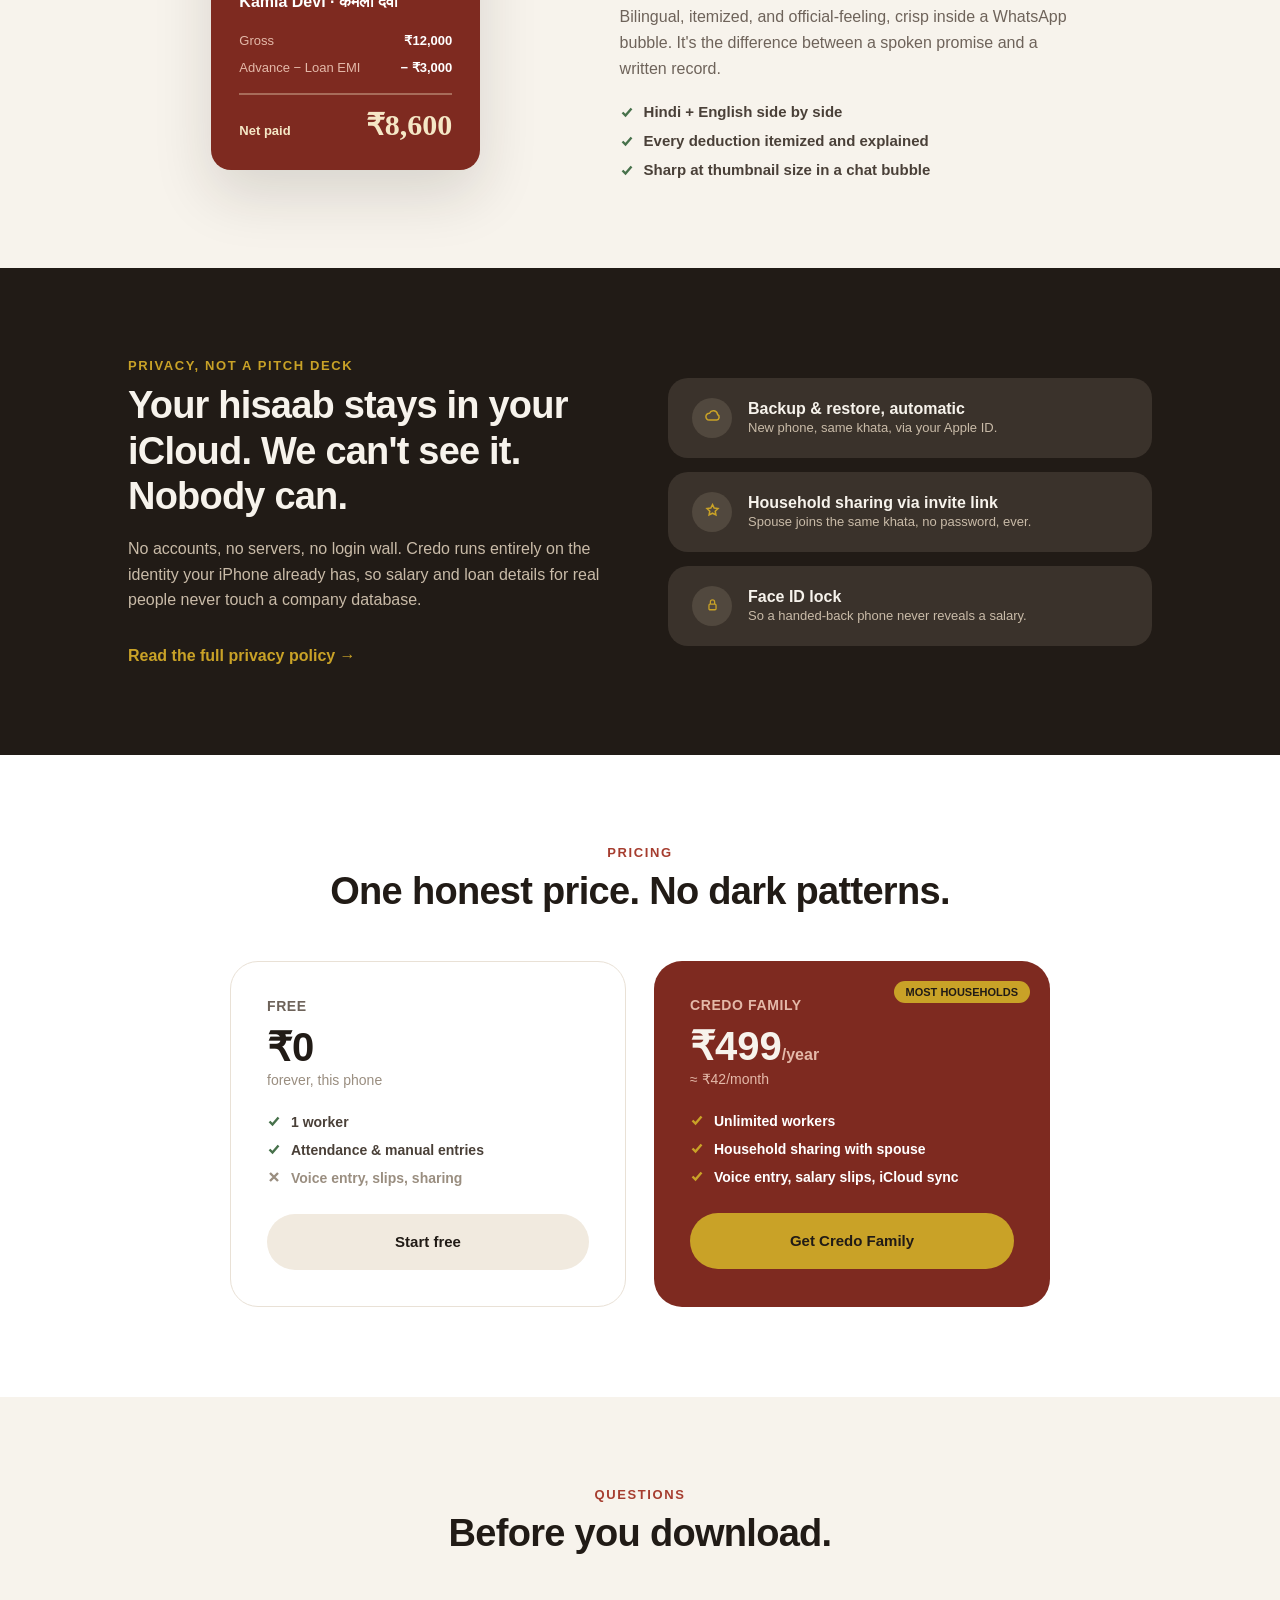
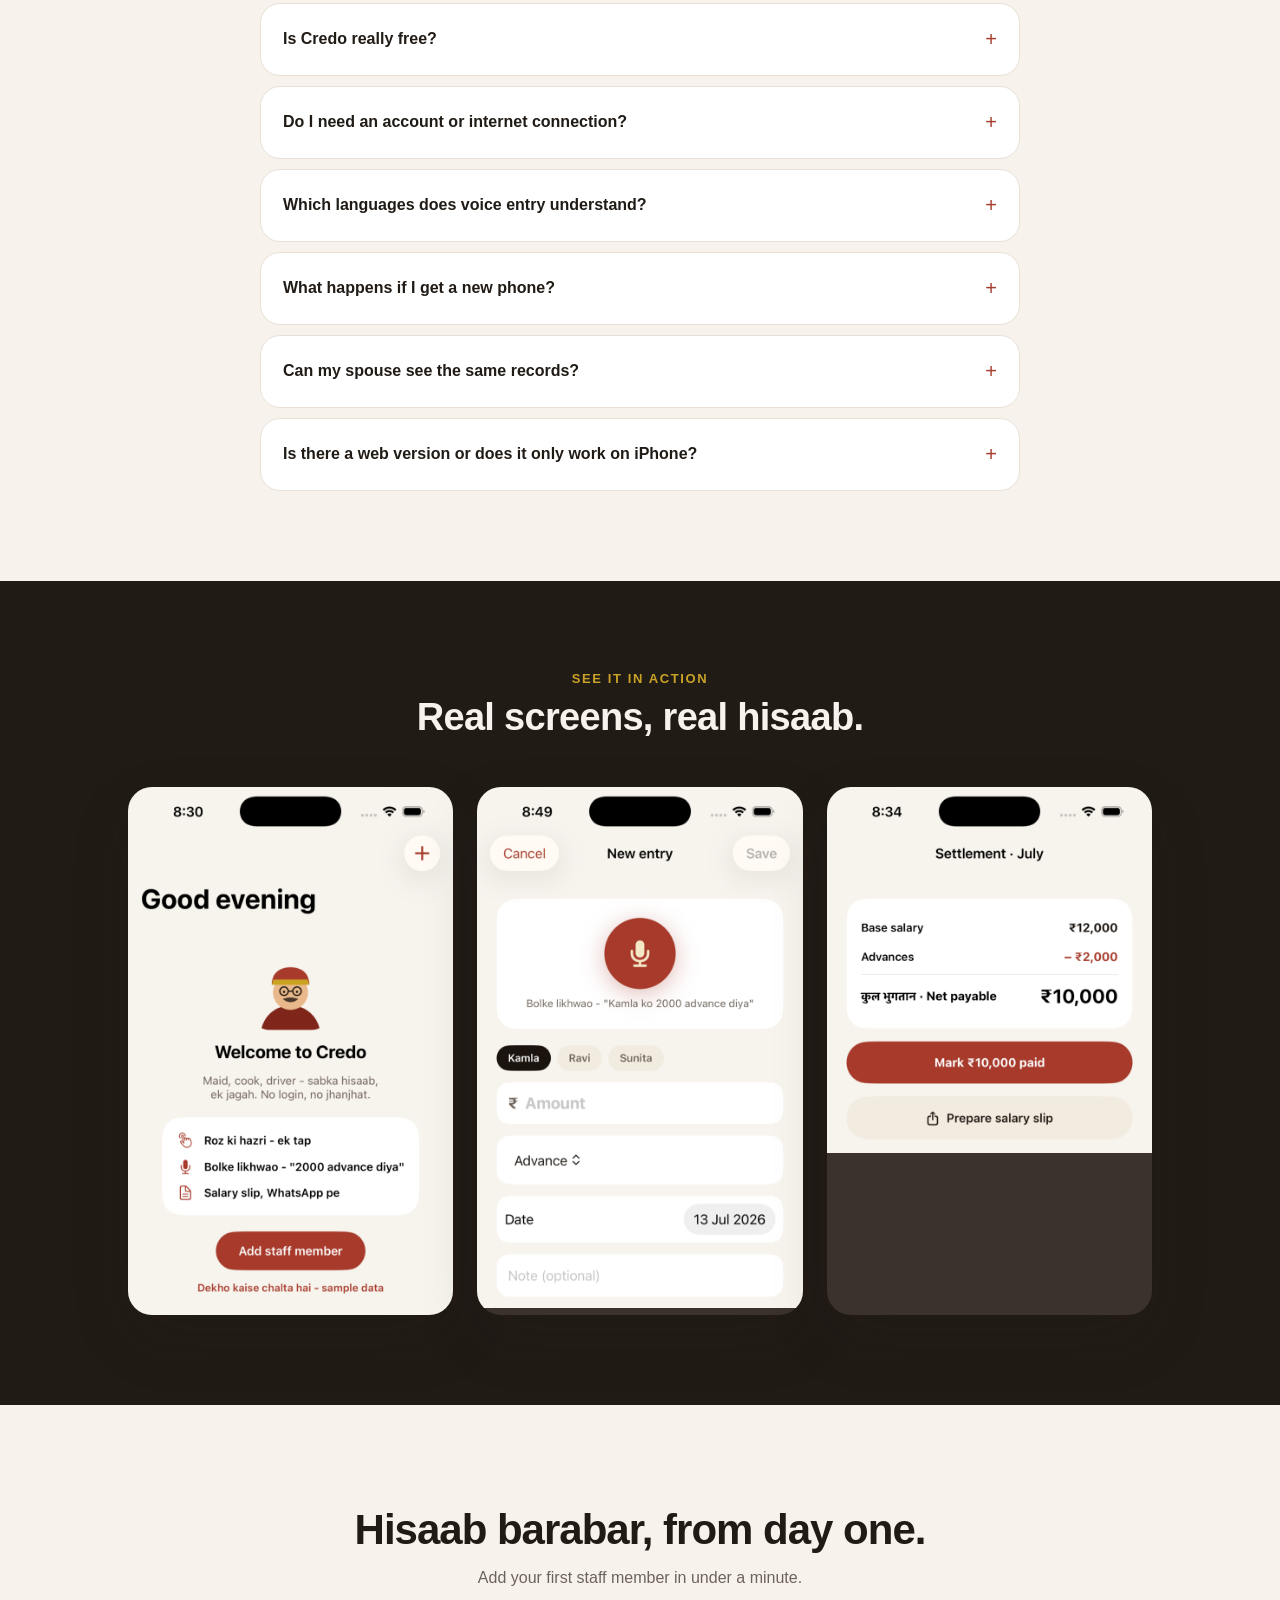
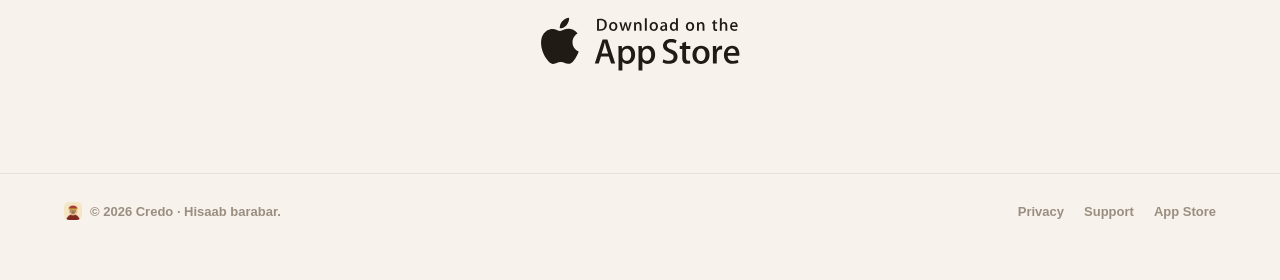
==== commit 07227d92: "Fix App Store badge alignment and privacy chip copy The badge SVG's viewBox was a leftover square fr" ====
--- a/index.html
+++ b/index.html
@@ -5,7 +5,7 @@
 <meta name="viewport" content="width=device-width, initial-scale=1">
 <title>Credo — the salary &amp; attendance khata for your household staff</title>
 <meta name="description" content="Track pagaar, advances and leave for your maid, cook or driver. Voice-first, works in Hinglish, no login. Free for one worker on the App Store.">
-<link rel="canonical" href="https://gargvr.github.io/credo-support/">
+<link rel="canonical" href="https://gargvr.github.io/credo/">
 
 <link rel="icon" type="image/png" sizes="32x32" href="assets/icons/favicon-32.png">
 <link rel="icon" type="image/png" sizes="16x16" href="assets/icons/favicon-16.png">
@@ -18,12 +18,12 @@
 <meta property="og:site_name" content="Credo">
 <meta property="og:title" content="Credo — hisaab barabar for your household staff">
 <meta property="og:description" content="The salary, attendance and advance ledger for maids, cooks and drivers. Voice-first in Hinglish. No login, no jhanjhat.">
-<meta property="og:url" content="https://gargvr.github.io/credo-support/">
-<meta property="og:image" content="https://gargvr.github.io/credo-support/assets/icons/icon-512.png">
+<meta property="og:url" content="https://gargvr.github.io/credo/">
+<meta property="og:image" content="https://gargvr.github.io/credo/assets/icons/icon-512.png">
 <meta name="twitter:card" content="summary">
 <meta name="twitter:title" content="Credo — hisaab barabar for your household staff">
 <meta name="twitter:description" content="The salary, attendance and advance ledger for maids, cooks and drivers. Voice-first in Hinglish. No login, no jhanjhat.">
-<meta name="twitter:image" content="https://gargvr.github.io/credo-support/assets/icons/icon-512.png">
+<meta name="twitter:image" content="https://gargvr.github.io/credo/assets/icons/icon-512.png">
 
 <link rel="stylesheet" href="assets/style.css">
 <script type="application/ld+json">
@@ -33,7 +33,7 @@
   "name": "Credo: Staff Khata & Salary",
   "operatingSystem": "iOS",
   "applicationCategory": "FinanceApplication",
-  "url": "https://gargvr.github.io/credo-support/",
+  "url": "https://gargvr.github.io/credo/",
   "downloadUrl": "https://apps.apple.com/app/id6790371935",
   "description": "The salary, attendance and advance ledger for Indian households employing domestic staff.",
   "offers": [
@@ -82,7 +82,7 @@
 
       <div class="hero-cta-row">
         <a href="https://apps.apple.com/app/id6790371935" class="appstore-badge" aria-label="Download on the App Store">
-          <svg viewBox="0 -189.93 539.856 539.856" width="185" height="55" xmlns="http://www.w3.org/2000/svg"><g transform="scale(4.00216 4.0011)"><path fill="var(--ink)" d="M30.128 19.784c-.029-3.223 2.639-4.791 2.761-4.864-1.511-2.203-3.853-2.504-4.676-2.528-1.967-.207-3.875 1.177-4.877 1.177-1.022 0-2.565-1.157-4.228-1.123-2.14.033-4.142 1.272-5.24 3.196-2.266 3.923-.576 9.688 1.595 12.859 1.086 1.554 2.355 3.287 4.016 3.226 1.625-.066 2.232-1.035 4.193-1.035 1.943 0 2.513 1.035 4.207.996 1.744-.027 2.842-1.56 3.89-3.127 1.255-1.779 1.759-3.533 1.779-3.623-.04-.014-3.386-1.292-3.42-5.154zM26.928 10.306c.874-1.093 1.472-2.58 1.306-4.089-1.265.056-2.847.875-3.758 1.944-.806.942-1.526 2.486-1.34 3.938 1.421.106 2.88-.717 3.792-1.793z"></path><g fill="var(--ink)"><path d="M53.665 31.504h-2.271l-1.244-3.909h-4.324l-1.185 3.909H42.43l4.285-13.308h2.646l4.304 13.308zm-3.89-5.549L48.65 22.48c-.119-.355-.343-1.191-.671-2.507h-.04c-.132.566-.343 1.402-.632 2.507l-1.106 3.475h3.574zM64.663 26.588c0 1.632-.443 2.922-1.33 3.869-.794.843-1.781 1.264-2.958 1.264-1.271 0-2.185-.453-2.74-1.361v5.035h-2.132V25.062c0-1.025-.027-2.076-.079-3.154h1.875l.119 1.521h.04c.711-1.146 1.79-1.719 3.238-1.719 1.132 0 2.077.447 2.833 1.342.755.897 1.134 2.075 1.134 3.536zm-2.172.078c0-.934-.21-1.704-.632-2.311-.461-.631-1.08-.947-1.856-.947-.526 0-1.004.176-1.431.523-.428.35-.708.807-.839 1.373a2.784 2.784 0 0 0-.099.649v1.601c0 .697.214 1.286.642 1.768.428.48.984.721 1.668.721.803 0 1.428-.311 1.875-.928.448-.619.672-1.435.672-2.449zM75.7 26.588c0 1.632-.443 2.922-1.33 3.869-.795.843-1.781 1.264-2.959 1.264-1.271 0-2.185-.453-2.74-1.361v5.035h-2.132V25.062c0-1.025-.027-2.076-.079-3.154h1.875l.119 1.521h.04c.71-1.146 1.789-1.719 3.238-1.719 1.131 0 2.076.447 2.834 1.342.754.897 1.134 2.075 1.134 3.536zm-2.173.078c0-.934-.211-1.704-.633-2.311-.461-.631-1.078-.947-1.854-.947-.526 0-1.004.176-1.433.523-.428.35-.707.807-.838 1.373-.065.264-.1.479-.1.649v1.601c0 .697.215 1.286.641 1.768.428.479.984.721 1.67.721.804 0 1.429-.311 1.875-.928.448-.619.672-1.435.672-2.449zM88.04 27.771c0 1.133-.396 2.054-1.183 2.765-.866.776-2.075 1.165-3.625 1.165-1.432 0-2.58-.276-3.446-.829l.493-1.777c.935.554 1.962.83 3.08.83.804 0 1.429-.182 1.875-.543.447-.362.673-.846.673-1.45 0-.541-.187-.994-.554-1.363-.369-.368-.979-.711-1.836-1.026-2.33-.869-3.496-2.14-3.496-3.812 0-1.092.412-1.986 1.234-2.685.822-.698 1.912-1.047 3.268-1.047 1.211 0 2.22.211 3.021.632l-.535 1.738c-.754-.408-1.605-.612-2.557-.612-.752 0-1.342.185-1.764.553-.355.329-.535.73-.535 1.206 0 .525.205.961.613 1.303.354.315 1 .658 1.934 1.026 1.146.462 1.988 1 2.527 1.618.543.618.813 1.389.813 2.308zM95.107 23.508h-2.35v4.659c0 1.185.414 1.776 1.244 1.776.381 0 .697-.032.947-.099l.059 1.619c-.42.157-.973.236-1.658.236-.842 0-1.5-.257-1.975-.771-.473-.514-.711-1.375-.711-2.587v-4.837h-1.4v-1.6h1.4v-1.757l2.094-.632v2.389h2.35v1.604zM105.689 26.627c0 1.475-.422 2.686-1.264 3.633-.881.975-2.053 1.461-3.514 1.461-1.41 0-2.531-.467-3.367-1.4-.836-.935-1.254-2.113-1.254-3.534 0-1.487.432-2.705 1.293-3.652.863-.948 2.025-1.422 3.486-1.422 1.408 0 2.539.468 3.395 1.402.818.906 1.225 2.076 1.225 3.512zm-2.21.049c0-.879-.19-1.633-.571-2.264-.447-.762-1.087-1.143-1.916-1.143-.854 0-1.509.381-1.955 1.143-.382.631-.572 1.398-.572 2.304 0 .88.19 1.636.572 2.265.461.762 1.104 1.143 1.937 1.143.815 0 1.454-.389 1.916-1.162.392-.646.589-1.405.589-2.286zM112.622 23.783a3.71 3.71 0 0 0-.672-.059c-.75 0-1.33.282-1.738.85-.354.5-.532 1.132-.532 1.895v5.035h-2.132V24.93a67.43 67.43 0 0 0-.062-3.021h1.857l.078 1.836h.059c.226-.631.58-1.14 1.066-1.521a2.578 2.578 0 0 1 1.541-.514c.197 0 .375.014.533.039l.002 2.034zM122.157 26.252a5 5 0 0 1-.078.967h-6.396c.024.948.334 1.674.928 2.174.539.446 1.236.67 2.092.67.947 0 1.811-.15 2.588-.453l.334 1.479c-.908.396-1.98.593-3.217.593-1.488 0-2.656-.438-3.506-1.312-.848-.875-1.273-2.051-1.273-3.524 0-1.446.395-2.651 1.186-3.612.828-1.026 1.947-1.539 3.355-1.539 1.383 0 2.43.513 3.141 1.539.563.813.846 1.821.846 3.018zm-2.033-.553c.015-.633-.125-1.178-.414-1.639-.369-.594-.937-.89-1.698-.89-.697 0-1.265.289-1.697.869-.355.461-.566 1.015-.631 1.658l4.44.002z"></path></g><g fill="var(--ink)"><path d="M45.211 13.491c-.593 0-1.106-.029-1.533-.078V6.979a11.606 11.606 0 0 1 1.805-.136c2.445 0 3.571 1.203 3.571 3.164 0 2.262-1.33 3.484-3.843 3.484zm.358-5.823c-.33 0-.611.02-.844.068v4.891c.126.02.368.029.708.029 1.602 0 2.514-.912 2.514-2.62 0-1.523-.825-2.368-2.378-2.368zM52.563 13.54c-1.378 0-2.271-1.029-2.271-2.426 0-1.456.912-2.494 2.349-2.494 1.358 0 2.271.98 2.271 2.417 0 1.474-.941 2.503-2.349 2.503zm.04-4.154c-.757 0-1.242.708-1.242 1.698 0 .971.495 1.679 1.232 1.679s1.232-.757 1.232-1.699c0-.96-.485-1.678-1.222-1.678zM62.77 8.717l-1.475 4.716h-.961l-.611-2.048a15.53 15.53 0 0 1-.379-1.523h-.02c-.077.514-.223 1.029-.378 1.523l-.65 2.048h-.971l-1.388-4.716h1.077l.534 2.242c.126.534.232 1.038.32 1.514h.02c.077-.397.203-.893.388-1.504l.67-2.251h.854l.641 2.203c.155.534.281 1.058.379 1.553h.028c.068-.485.175-1 .32-1.553l.573-2.203 1.029-.001zM68.2 13.433h-1.048v-2.708c0-.834-.32-1.252-.951-1.252-.621 0-1.048.534-1.048 1.155v2.805h-1.048v-3.368c0-.417-.01-.864-.039-1.349h.922l.049.728h.029c.282-.504.854-.824 1.495-.824.99 0 1.64.757 1.64 1.989l-.001 2.824zM71.09 13.433h-1.049v-6.88h1.049v6.88zM74.911 13.54c-1.377 0-2.271-1.029-2.271-2.426 0-1.456.912-2.494 2.348-2.494 1.359 0 2.271.98 2.271 2.417.001 1.474-.941 2.503-2.348 2.503zm.039-4.154c-.757 0-1.242.708-1.242 1.698 0 .971.496 1.679 1.231 1.679.738 0 1.232-.757 1.232-1.699.001-.96-.483-1.678-1.221-1.678zM81.391 13.433l-.076-.543h-.028c-.32.437-.787.65-1.379.65-.845 0-1.445-.592-1.445-1.388 0-1.164 1.009-1.766 2.756-1.766v-.087c0-.621-.329-.932-.979-.932-.465 0-.873.117-1.232.35l-.213-.689c.436-.272.98-.408 1.619-.408 1.232 0 1.854.65 1.854 1.951v1.737c0 .476.021.845.068 1.126l-.945-.001zm-.144-2.349c-1.164 0-1.748.282-1.748.951 0 .495.301.737.719.737.533 0 1.029-.407 1.029-.96v-.728zM87.357 13.433l-.049-.757h-.029c-.301.572-.807.864-1.514.864-1.137 0-1.979-1-1.979-2.407 0-1.475.873-2.514 2.065-2.514.631 0 1.078.213 1.33.641h.021V6.553h1.049v5.609c0 .456.011.883.039 1.271h-.933zm-.155-2.775c0-.66-.437-1.223-1.104-1.223-.777 0-1.252.689-1.252 1.659 0 .951.493 1.602 1.231 1.602.659 0 1.125-.573 1.125-1.252v-.786zM94.902 13.54c-1.377 0-2.27-1.029-2.27-2.426 0-1.456.912-2.494 2.348-2.494 1.359 0 2.271.98 2.271 2.417.001 1.474-.94 2.503-2.349 2.503zm.039-4.154c-.756 0-1.241.708-1.241 1.698 0 .971.495 1.679 1.231 1.679.738 0 1.232-.757 1.232-1.699.002-.96-.483-1.678-1.222-1.678zM102.887 13.433h-1.049v-2.708c0-.834-.32-1.252-.951-1.252-.621 0-1.047.534-1.047 1.155v2.805h-1.049v-3.368c0-.417-.01-.864-.039-1.349h.922l.049.728h.029c.281-.504.854-.825 1.494-.825.99 0 1.641.757 1.641 1.989v2.825zM109.938 9.503h-1.153v2.29c0 .583.202.874.61.874.185 0 .34-.02.465-.049l.029.796c-.203.078-.475.117-.813.117-.826 0-1.32-.456-1.32-1.65V9.503h-.688v-.786h.688v-.864l1.029-.311v1.174h1.153v.787zM115.486 13.433h-1.047v-2.688c0-.844-.319-1.271-.951-1.271-.543 0-1.049.369-1.049 1.116v2.843h-1.047v-6.88h1.047v2.833h.021c.33-.514.808-.767 1.418-.767.998 0 1.608.776 1.608 2.009v2.805zM121.17 11.327h-3.145c.02.893.611 1.397 1.486 1.397.465 0 .893-.078 1.271-.223l.163.728c-.446.194-.971.291-1.582.291-1.475 0-2.348-.932-2.348-2.377 0-1.446.894-2.533 2.23-2.533 1.205 0 1.961.893 1.961 2.242a2.02 2.02 0 0 1-.036.475zm-.961-.747c0-.728-.367-1.242-1.037-1.242-.602 0-1.078.524-1.146 1.242h2.183z"></path></g></g></svg>
+          <svg viewBox="29 19 482 128" width="482" height="128" xmlns="http://www.w3.org/2000/svg"><g transform="scale(4.00216 4.0011)"><path fill="var(--ink)" d="M30.128 19.784c-.029-3.223 2.639-4.791 2.761-4.864-1.511-2.203-3.853-2.504-4.676-2.528-1.967-.207-3.875 1.177-4.877 1.177-1.022 0-2.565-1.157-4.228-1.123-2.14.033-4.142 1.272-5.24 3.196-2.266 3.923-.576 9.688 1.595 12.859 1.086 1.554 2.355 3.287 4.016 3.226 1.625-.066 2.232-1.035 4.193-1.035 1.943 0 2.513 1.035 4.207.996 1.744-.027 2.842-1.56 3.89-3.127 1.255-1.779 1.759-3.533 1.779-3.623-.04-.014-3.386-1.292-3.42-5.154zM26.928 10.306c.874-1.093 1.472-2.58 1.306-4.089-1.265.056-2.847.875-3.758 1.944-.806.942-1.526 2.486-1.34 3.938 1.421.106 2.88-.717 3.792-1.793z"></path><g fill="var(--ink)"><path d="M53.665 31.504h-2.271l-1.244-3.909h-4.324l-1.185 3.909H42.43l4.285-13.308h2.646l4.304 13.308zm-3.89-5.549L48.65 22.48c-.119-.355-.343-1.191-.671-2.507h-.04c-.132.566-.343 1.402-.632 2.507l-1.106 3.475h3.574zM64.663 26.588c0 1.632-.443 2.922-1.33 3.869-.794.843-1.781 1.264-2.958 1.264-1.271 0-2.185-.453-2.74-1.361v5.035h-2.132V25.062c0-1.025-.027-2.076-.079-3.154h1.875l.119 1.521h.04c.711-1.146 1.79-1.719 3.238-1.719 1.132 0 2.077.447 2.833 1.342.755.897 1.134 2.075 1.134 3.536zm-2.172.078c0-.934-.21-1.704-.632-2.311-.461-.631-1.08-.947-1.856-.947-.526 0-1.004.176-1.431.523-.428.35-.708.807-.839 1.373a2.784 2.784 0 0 0-.099.649v1.601c0 .697.214 1.286.642 1.768.428.48.984.721 1.668.721.803 0 1.428-.311 1.875-.928.448-.619.672-1.435.672-2.449zM75.7 26.588c0 1.632-.443 2.922-1.33 3.869-.795.843-1.781 1.264-2.959 1.264-1.271 0-2.185-.453-2.74-1.361v5.035h-2.132V25.062c0-1.025-.027-2.076-.079-3.154h1.875l.119 1.521h.04c.71-1.146 1.789-1.719 3.238-1.719 1.131 0 2.076.447 2.834 1.342.754.897 1.134 2.075 1.134 3.536zm-2.173.078c0-.934-.211-1.704-.633-2.311-.461-.631-1.078-.947-1.854-.947-.526 0-1.004.176-1.433.523-.428.35-.707.807-.838 1.373-.065.264-.1.479-.1.649v1.601c0 .697.215 1.286.641 1.768.428.479.984.721 1.67.721.804 0 1.429-.311 1.875-.928.448-.619.672-1.435.672-2.449zM88.04 27.771c0 1.133-.396 2.054-1.183 2.765-.866.776-2.075 1.165-3.625 1.165-1.432 0-2.58-.276-3.446-.829l.493-1.777c.935.554 1.962.83 3.08.83.804 0 1.429-.182 1.875-.543.447-.362.673-.846.673-1.45 0-.541-.187-.994-.554-1.363-.369-.368-.979-.711-1.836-1.026-2.33-.869-3.496-2.14-3.496-3.812 0-1.092.412-1.986 1.234-2.685.822-.698 1.912-1.047 3.268-1.047 1.211 0 2.22.211 3.021.632l-.535 1.738c-.754-.408-1.605-.612-2.557-.612-.752 0-1.342.185-1.764.553-.355.329-.535.73-.535 1.206 0 .525.205.961.613 1.303.354.315 1 .658 1.934 1.026 1.146.462 1.988 1 2.527 1.618.543.618.813 1.389.813 2.308zM95.107 23.508h-2.35v4.659c0 1.185.414 1.776 1.244 1.776.381 0 .697-.032.947-.099l.059 1.619c-.42.157-.973.236-1.658.236-.842 0-1.5-.257-1.975-.771-.473-.514-.711-1.375-.711-2.587v-4.837h-1.4v-1.6h1.4v-1.757l2.094-.632v2.389h2.35v1.604zM105.689 26.627c0 1.475-.422 2.686-1.264 3.633-.881.975-2.053 1.461-3.514 1.461-1.41 0-2.531-.467-3.367-1.4-.836-.935-1.254-2.113-1.254-3.534 0-1.487.432-2.705 1.293-3.652.863-.948 2.025-1.422 3.486-1.422 1.408 0 2.539.468 3.395 1.402.818.906 1.225 2.076 1.225 3.512zm-2.21.049c0-.879-.19-1.633-.571-2.264-.447-.762-1.087-1.143-1.916-1.143-.854 0-1.509.381-1.955 1.143-.382.631-.572 1.398-.572 2.304 0 .88.19 1.636.572 2.265.461.762 1.104 1.143 1.937 1.143.815 0 1.454-.389 1.916-1.162.392-.646.589-1.405.589-2.286zM112.622 23.783a3.71 3.71 0 0 0-.672-.059c-.75 0-1.33.282-1.738.85-.354.5-.532 1.132-.532 1.895v5.035h-2.132V24.93a67.43 67.43 0 0 0-.062-3.021h1.857l.078 1.836h.059c.226-.631.58-1.14 1.066-1.521a2.578 2.578 0 0 1 1.541-.514c.197 0 .375.014.533.039l.002 2.034zM122.157 26.252a5 5 0 0 1-.078.967h-6.396c.024.948.334 1.674.928 2.174.539.446 1.236.67 2.092.67.947 0 1.811-.15 2.588-.453l.334 1.479c-.908.396-1.98.593-3.217.593-1.488 0-2.656-.438-3.506-1.312-.848-.875-1.273-2.051-1.273-3.524 0-1.446.395-2.651 1.186-3.612.828-1.026 1.947-1.539 3.355-1.539 1.383 0 2.43.513 3.141 1.539.563.813.846 1.821.846 3.018zm-2.033-.553c.015-.633-.125-1.178-.414-1.639-.369-.594-.937-.89-1.698-.89-.697 0-1.265.289-1.697.869-.355.461-.566 1.015-.631 1.658l4.44.002z"></path></g><g fill="var(--ink)"><path d="M45.211 13.491c-.593 0-1.106-.029-1.533-.078V6.979a11.606 11.606 0 0 1 1.805-.136c2.445 0 3.571 1.203 3.571 3.164 0 2.262-1.33 3.484-3.843 3.484zm.358-5.823c-.33 0-.611.02-.844.068v4.891c.126.02.368.029.708.029 1.602 0 2.514-.912 2.514-2.62 0-1.523-.825-2.368-2.378-2.368zM52.563 13.54c-1.378 0-2.271-1.029-2.271-2.426 0-1.456.912-2.494 2.349-2.494 1.358 0 2.271.98 2.271 2.417 0 1.474-.941 2.503-2.349 2.503zm.04-4.154c-.757 0-1.242.708-1.242 1.698 0 .971.495 1.679 1.232 1.679s1.232-.757 1.232-1.699c0-.96-.485-1.678-1.222-1.678zM62.77 8.717l-1.475 4.716h-.961l-.611-2.048a15.53 15.53 0 0 1-.379-1.523h-.02c-.077.514-.223 1.029-.378 1.523l-.65 2.048h-.971l-1.388-4.716h1.077l.534 2.242c.126.534.232 1.038.32 1.514h.02c.077-.397.203-.893.388-1.504l.67-2.251h.854l.641 2.203c.155.534.281 1.058.379 1.553h.028c.068-.485.175-1 .32-1.553l.573-2.203 1.029-.001zM68.2 13.433h-1.048v-2.708c0-.834-.32-1.252-.951-1.252-.621 0-1.048.534-1.048 1.155v2.805h-1.048v-3.368c0-.417-.01-.864-.039-1.349h.922l.049.728h.029c.282-.504.854-.824 1.495-.824.99 0 1.64.757 1.64 1.989l-.001 2.824zM71.09 13.433h-1.049v-6.88h1.049v6.88zM74.911 13.54c-1.377 0-2.271-1.029-2.271-2.426 0-1.456.912-2.494 2.348-2.494 1.359 0 2.271.98 2.271 2.417.001 1.474-.941 2.503-2.348 2.503zm.039-4.154c-.757 0-1.242.708-1.242 1.698 0 .971.496 1.679 1.231 1.679.738 0 1.232-.757 1.232-1.699.001-.96-.483-1.678-1.221-1.678zM81.391 13.433l-.076-.543h-.028c-.32.437-.787.65-1.379.65-.845 0-1.445-.592-1.445-1.388 0-1.164 1.009-1.766 2.756-1.766v-.087c0-.621-.329-.932-.979-.932-.465 0-.873.117-1.232.35l-.213-.689c.436-.272.98-.408 1.619-.408 1.232 0 1.854.65 1.854 1.951v1.737c0 .476.021.845.068 1.126l-.945-.001zm-.144-2.349c-1.164 0-1.748.282-1.748.951 0 .495.301.737.719.737.533 0 1.029-.407 1.029-.96v-.728zM87.357 13.433l-.049-.757h-.029c-.301.572-.807.864-1.514.864-1.137 0-1.979-1-1.979-2.407 0-1.475.873-2.514 2.065-2.514.631 0 1.078.213 1.33.641h.021V6.553h1.049v5.609c0 .456.011.883.039 1.271h-.933zm-.155-2.775c0-.66-.437-1.223-1.104-1.223-.777 0-1.252.689-1.252 1.659 0 .951.493 1.602 1.231 1.602.659 0 1.125-.573 1.125-1.252v-.786zM94.902 13.54c-1.377 0-2.27-1.029-2.27-2.426 0-1.456.912-2.494 2.348-2.494 1.359 0 2.271.98 2.271 2.417.001 1.474-.94 2.503-2.349 2.503zm.039-4.154c-.756 0-1.241.708-1.241 1.698 0 .971.495 1.679 1.231 1.679.738 0 1.232-.757 1.232-1.699.002-.96-.483-1.678-1.222-1.678zM102.887 13.433h-1.049v-2.708c0-.834-.32-1.252-.951-1.252-.621 0-1.047.534-1.047 1.155v2.805h-1.049v-3.368c0-.417-.01-.864-.039-1.349h.922l.049.728h.029c.281-.504.854-.825 1.494-.825.99 0 1.641.757 1.641 1.989v2.825zM109.938 9.503h-1.153v2.29c0 .583.202.874.61.874.185 0 .34-.02.465-.049l.029.796c-.203.078-.475.117-.813.117-.826 0-1.32-.456-1.32-1.65V9.503h-.688v-.786h.688v-.864l1.029-.311v1.174h1.153v.787zM115.486 13.433h-1.047v-2.688c0-.844-.319-1.271-.951-1.271-.543 0-1.049.369-1.049 1.116v2.843h-1.047v-6.88h1.047v2.833h.021c.33-.514.808-.767 1.418-.767.998 0 1.608.776 1.608 2.009v2.805zM121.17 11.327h-3.145c.02.893.611 1.397 1.486 1.397.465 0 .893-.078 1.271-.223l.163.728c-.446.194-.971.291-1.582.291-1.475 0-2.348-.932-2.348-2.377 0-1.446.894-2.533 2.23-2.533 1.205 0 1.961.893 1.961 2.242a2.02 2.02 0 0 1-.036.475zm-.961-.747c0-.728-.367-1.242-1.037-1.242-.602 0-1.078.524-1.146 1.242h2.183z"></path></g></g></svg>
         </a>
         <div class="hero-cta-note">Free for 1 worker, no signup</div>
       </div>
@@ -106,7 +106,7 @@
       <div class="floating-chip chip-stat">
         <div>
           <div class="num">₹0</div>
-          <div class="label">Data leaves your iCloud</div>
+          <div class="label">Data never leaves your iCloud</div>
         </div>
       </div>
     </div>
@@ -301,7 +301,7 @@
     <p class="sub">Add your first staff member in under a minute.</p>
     <div class="badge-wrap">
       <a href="https://apps.apple.com/app/id6790371935" class="appstore-badge" aria-label="Download on the App Store">
-        <svg viewBox="0 -189.93 539.856 539.856" width="185" height="55" xmlns="http://www.w3.org/2000/svg"><g transform="scale(4.00216 4.0011)"><path fill="var(--ink)" d="M30.128 19.784c-.029-3.223 2.639-4.791 2.761-4.864-1.511-2.203-3.853-2.504-4.676-2.528-1.967-.207-3.875 1.177-4.877 1.177-1.022 0-2.565-1.157-4.228-1.123-2.14.033-4.142 1.272-5.24 3.196-2.266 3.923-.576 9.688 1.595 12.859 1.086 1.554 2.355 3.287 4.016 3.226 1.625-.066 2.232-1.035 4.193-1.035 1.943 0 2.513 1.035 4.207.996 1.744-.027 2.842-1.56 3.89-3.127 1.255-1.779 1.759-3.533 1.779-3.623-.04-.014-3.386-1.292-3.42-5.154zM26.928 10.306c.874-1.093 1.472-2.58 1.306-4.089-1.265.056-2.847.875-3.758 1.944-.806.942-1.526 2.486-1.34 3.938 1.421.106 2.88-.717 3.792-1.793z"></path><g fill="var(--ink)"><path d="M53.665 31.504h-2.271l-1.244-3.909h-4.324l-1.185 3.909H42.43l4.285-13.308h2.646l4.304 13.308zm-3.89-5.549L48.65 22.48c-.119-.355-.343-1.191-.671-2.507h-.04c-.132.566-.343 1.402-.632 2.507l-1.106 3.475h3.574zM64.663 26.588c0 1.632-.443 2.922-1.33 3.869-.794.843-1.781 1.264-2.958 1.264-1.271 0-2.185-.453-2.74-1.361v5.035h-2.132V25.062c0-1.025-.027-2.076-.079-3.154h1.875l.119 1.521h.04c.711-1.146 1.79-1.719 3.238-1.719 1.132 0 2.077.447 2.833 1.342.755.897 1.134 2.075 1.134 3.536zm-2.172.078c0-.934-.21-1.704-.632-2.311-.461-.631-1.08-.947-1.856-.947-.526 0-1.004.176-1.431.523-.428.35-.708.807-.839 1.373a2.784 2.784 0 0 0-.099.649v1.601c0 .697.214 1.286.642 1.768.428.48.984.721 1.668.721.803 0 1.428-.311 1.875-.928.448-.619.672-1.435.672-2.449zM75.7 26.588c0 1.632-.443 2.922-1.33 3.869-.795.843-1.781 1.264-2.959 1.264-1.271 0-2.185-.453-2.74-1.361v5.035h-2.132V25.062c0-1.025-.027-2.076-.079-3.154h1.875l.119 1.521h.04c.71-1.146 1.789-1.719 3.238-1.719 1.131 0 2.076.447 2.834 1.342.754.897 1.134 2.075 1.134 3.536zm-2.173.078c0-.934-.211-1.704-.633-2.311-.461-.631-1.078-.947-1.854-.947-.526 0-1.004.176-1.433.523-.428.35-.707.807-.838 1.373-.065.264-.1.479-.1.649v1.601c0 .697.215 1.286.641 1.768.428.479.984.721 1.67.721.804 0 1.429-.311 1.875-.928.448-.619.672-1.435.672-2.449zM88.04 27.771c0 1.133-.396 2.054-1.183 2.765-.866.776-2.075 1.165-3.625 1.165-1.432 0-2.58-.276-3.446-.829l.493-1.777c.935.554 1.962.83 3.08.83.804 0 1.429-.182 1.875-.543.447-.362.673-.846.673-1.45 0-.541-.187-.994-.554-1.363-.369-.368-.979-.711-1.836-1.026-2.33-.869-3.496-2.14-3.496-3.812 0-1.092.412-1.986 1.234-2.685.822-.698 1.912-1.047 3.268-1.047 1.211 0 2.22.211 3.021.632l-.535 1.738c-.754-.408-1.605-.612-2.557-.612-.752 0-1.342.185-1.764.553-.355.329-.535.73-.535 1.206 0 .525.205.961.613 1.303.354.315 1 .658 1.934 1.026 1.146.462 1.988 1 2.527 1.618.543.618.813 1.389.813 2.308zM95.107 23.508h-2.35v4.659c0 1.185.414 1.776 1.244 1.776.381 0 .697-.032.947-.099l.059 1.619c-.42.157-.973.236-1.658.236-.842 0-1.5-.257-1.975-.771-.473-.514-.711-1.375-.711-2.587v-4.837h-1.4v-1.6h1.4v-1.757l2.094-.632v2.389h2.35v1.604zM105.689 26.627c0 1.475-.422 2.686-1.264 3.633-.881.975-2.053 1.461-3.514 1.461-1.41 0-2.531-.467-3.367-1.4-.836-.935-1.254-2.113-1.254-3.534 0-1.487.432-2.705 1.293-3.652.863-.948 2.025-1.422 3.486-1.422 1.408 0 2.539.468 3.395 1.402.818.906 1.225 2.076 1.225 3.512zm-2.21.049c0-.879-.19-1.633-.571-2.264-.447-.762-1.087-1.143-1.916-1.143-.854 0-1.509.381-1.955 1.143-.382.631-.572 1.398-.572 2.304 0 .88.19 1.636.572 2.265.461.762 1.104 1.143 1.937 1.143.815 0 1.454-.389 1.916-1.162.392-.646.589-1.405.589-2.286zM112.622 23.783a3.71 3.71 0 0 0-.672-.059c-.75 0-1.33.282-1.738.85-.354.5-.532 1.132-.532 1.895v5.035h-2.132V24.93a67.43 67.43 0 0 0-.062-3.021h1.857l.078 1.836h.059c.226-.631.58-1.14 1.066-1.521a2.578 2.578 0 0 1 1.541-.514c.197 0 .375.014.533.039l.002 2.034zM122.157 26.252a5 5 0 0 1-.078.967h-6.396c.024.948.334 1.674.928 2.174.539.446 1.236.67 2.092.67.947 0 1.811-.15 2.588-.453l.334 1.479c-.908.396-1.98.593-3.217.593-1.488 0-2.656-.438-3.506-1.312-.848-.875-1.273-2.051-1.273-3.524 0-1.446.395-2.651 1.186-3.612.828-1.026 1.947-1.539 3.355-1.539 1.383 0 2.43.513 3.141 1.539.563.813.846 1.821.846 3.018zm-2.033-.553c.015-.633-.125-1.178-.414-1.639-.369-.594-.937-.89-1.698-.89-.697 0-1.265.289-1.697.869-.355.461-.566 1.015-.631 1.658l4.44.002z"></path></g><g fill="var(--ink)"><path d="M45.211 13.491c-.593 0-1.106-.029-1.533-.078V6.979a11.606 11.606 0 0 1 1.805-.136c2.445 0 3.571 1.203 3.571 3.164 0 2.262-1.33 3.484-3.843 3.484zm.358-5.823c-.33 0-.611.02-.844.068v4.891c.126.02.368.029.708.029 1.602 0 2.514-.912 2.514-2.62 0-1.523-.825-2.368-2.378-2.368zM52.563 13.54c-1.378 0-2.271-1.029-2.271-2.426 0-1.456.912-2.494 2.349-2.494 1.358 0 2.271.98 2.271 2.417 0 1.474-.941 2.503-2.349 2.503zm.04-4.154c-.757 0-1.242.708-1.242 1.698 0 .971.495 1.679 1.232 1.679s1.232-.757 1.232-1.699c0-.96-.485-1.678-1.222-1.678zM62.77 8.717l-1.475 4.716h-.961l-.611-2.048a15.53 15.53 0 0 1-.379-1.523h-.02c-.077.514-.223 1.029-.378 1.523l-.65 2.048h-.971l-1.388-4.716h1.077l.534 2.242c.126.534.232 1.038.32 1.514h.02c.077-.397.203-.893.388-1.504l.67-2.251h.854l.641 2.203c.155.534.281 1.058.379 1.553h.028c.068-.485.175-1 .32-1.553l.573-2.203 1.029-.001zM68.2 13.433h-1.048v-2.708c0-.834-.32-1.252-.951-1.252-.621 0-1.048.534-1.048 1.155v2.805h-1.048v-3.368c0-.417-.01-.864-.039-1.349h.922l.049.728h.029c.282-.504.854-.824 1.495-.824.99 0 1.64.757 1.64 1.989l-.001 2.824zM71.09 13.433h-1.049v-6.88h1.049v6.88zM74.911 13.54c-1.377 0-2.271-1.029-2.271-2.426 0-1.456.912-2.494 2.348-2.494 1.359 0 2.271.98 2.271 2.417.001 1.474-.941 2.503-2.348 2.503zm.039-4.154c-.757 0-1.242.708-1.242 1.698 0 .971.496 1.679 1.231 1.679.738 0 1.232-.757 1.232-1.699.001-.96-.483-1.678-1.221-1.678zM81.391 13.433l-.076-.543h-.028c-.32.437-.787.65-1.379.65-.845 0-1.445-.592-1.445-1.388 0-1.164 1.009-1.766 2.756-1.766v-.087c0-.621-.329-.932-.979-.932-.465 0-.873.117-1.232.35l-.213-.689c.436-.272.98-.408 1.619-.408 1.232 0 1.854.65 1.854 1.951v1.737c0 .476.021.845.068 1.126l-.945-.001zm-.144-2.349c-1.164 0-1.748.282-1.748.951 0 .495.301.737.719.737.533 0 1.029-.407 1.029-.96v-.728zM87.357 13.433l-.049-.757h-.029c-.301.572-.807.864-1.514.864-1.137 0-1.979-1-1.979-2.407 0-1.475.873-2.514 2.065-2.514.631 0 1.078.213 1.33.641h.021V6.553h1.049v5.609c0 .456.011.883.039 1.271h-.933zm-.155-2.775c0-.66-.437-1.223-1.104-1.223-.777 0-1.252.689-1.252 1.659 0 .951.493 1.602 1.231 1.602.659 0 1.125-.573 1.125-1.252v-.786zM94.902 13.54c-1.377 0-2.27-1.029-2.27-2.426 0-1.456.912-2.494 2.348-2.494 1.359 0 2.271.98 2.271 2.417.001 1.474-.94 2.503-2.349 2.503zm.039-4.154c-.756 0-1.241.708-1.241 1.698 0 .971.495 1.679 1.231 1.679.738 0 1.232-.757 1.232-1.699.002-.96-.483-1.678-1.222-1.678zM102.887 13.433h-1.049v-2.708c0-.834-.32-1.252-.951-1.252-.621 0-1.047.534-1.047 1.155v2.805h-1.049v-3.368c0-.417-.01-.864-.039-1.349h.922l.049.728h.029c.281-.504.854-.825 1.494-.825.99 0 1.641.757 1.641 1.989v2.825zM109.938 9.503h-1.153v2.29c0 .583.202.874.61.874.185 0 .34-.02.465-.049l.029.796c-.203.078-.475.117-.813.117-.826 0-1.32-.456-1.32-1.65V9.503h-.688v-.786h.688v-.864l1.029-.311v1.174h1.153v.787zM115.486 13.433h-1.047v-2.688c0-.844-.319-1.271-.951-1.271-.543 0-1.049.369-1.049 1.116v2.843h-1.047v-6.88h1.047v2.833h.021c.33-.514.808-.767 1.418-.767.998 0 1.608.776 1.608 2.009v2.805zM121.17 11.327h-3.145c.02.893.611 1.397 1.486 1.397.465 0 .893-.078 1.271-.223l.163.728c-.446.194-.971.291-1.582.291-1.475 0-2.348-.932-2.348-2.377 0-1.446.894-2.533 2.23-2.533 1.205 0 1.961.893 1.961 2.242a2.02 2.02 0 0 1-.036.475zm-.961-.747c0-.728-.367-1.242-1.037-1.242-.602 0-1.078.524-1.146 1.242h2.183z"></path></g></g></svg>
+        <svg viewBox="29 19 482 128" width="482" height="128" xmlns="http://www.w3.org/2000/svg"><g transform="scale(4.00216 4.0011)"><path fill="var(--ink)" d="M30.128 19.784c-.029-3.223 2.639-4.791 2.761-4.864-1.511-2.203-3.853-2.504-4.676-2.528-1.967-.207-3.875 1.177-4.877 1.177-1.022 0-2.565-1.157-4.228-1.123-2.14.033-4.142 1.272-5.24 3.196-2.266 3.923-.576 9.688 1.595 12.859 1.086 1.554 2.355 3.287 4.016 3.226 1.625-.066 2.232-1.035 4.193-1.035 1.943 0 2.513 1.035 4.207.996 1.744-.027 2.842-1.56 3.89-3.127 1.255-1.779 1.759-3.533 1.779-3.623-.04-.014-3.386-1.292-3.42-5.154zM26.928 10.306c.874-1.093 1.472-2.58 1.306-4.089-1.265.056-2.847.875-3.758 1.944-.806.942-1.526 2.486-1.34 3.938 1.421.106 2.88-.717 3.792-1.793z"></path><g fill="var(--ink)"><path d="M53.665 31.504h-2.271l-1.244-3.909h-4.324l-1.185 3.909H42.43l4.285-13.308h2.646l4.304 13.308zm-3.89-5.549L48.65 22.48c-.119-.355-.343-1.191-.671-2.507h-.04c-.132.566-.343 1.402-.632 2.507l-1.106 3.475h3.574zM64.663 26.588c0 1.632-.443 2.922-1.33 3.869-.794.843-1.781 1.264-2.958 1.264-1.271 0-2.185-.453-2.74-1.361v5.035h-2.132V25.062c0-1.025-.027-2.076-.079-3.154h1.875l.119 1.521h.04c.711-1.146 1.79-1.719 3.238-1.719 1.132 0 2.077.447 2.833 1.342.755.897 1.134 2.075 1.134 3.536zm-2.172.078c0-.934-.21-1.704-.632-2.311-.461-.631-1.08-.947-1.856-.947-.526 0-1.004.176-1.431.523-.428.35-.708.807-.839 1.373a2.784 2.784 0 0 0-.099.649v1.601c0 .697.214 1.286.642 1.768.428.48.984.721 1.668.721.803 0 1.428-.311 1.875-.928.448-.619.672-1.435.672-2.449zM75.7 26.588c0 1.632-.443 2.922-1.33 3.869-.795.843-1.781 1.264-2.959 1.264-1.271 0-2.185-.453-2.74-1.361v5.035h-2.132V25.062c0-1.025-.027-2.076-.079-3.154h1.875l.119 1.521h.04c.71-1.146 1.789-1.719 3.238-1.719 1.131 0 2.076.447 2.834 1.342.754.897 1.134 2.075 1.134 3.536zm-2.173.078c0-.934-.211-1.704-.633-2.311-.461-.631-1.078-.947-1.854-.947-.526 0-1.004.176-1.433.523-.428.35-.707.807-.838 1.373-.065.264-.1.479-.1.649v1.601c0 .697.215 1.286.641 1.768.428.479.984.721 1.67.721.804 0 1.429-.311 1.875-.928.448-.619.672-1.435.672-2.449zM88.04 27.771c0 1.133-.396 2.054-1.183 2.765-.866.776-2.075 1.165-3.625 1.165-1.432 0-2.58-.276-3.446-.829l.493-1.777c.935.554 1.962.83 3.08.83.804 0 1.429-.182 1.875-.543.447-.362.673-.846.673-1.45 0-.541-.187-.994-.554-1.363-.369-.368-.979-.711-1.836-1.026-2.33-.869-3.496-2.14-3.496-3.812 0-1.092.412-1.986 1.234-2.685.822-.698 1.912-1.047 3.268-1.047 1.211 0 2.22.211 3.021.632l-.535 1.738c-.754-.408-1.605-.612-2.557-.612-.752 0-1.342.185-1.764.553-.355.329-.535.73-.535 1.206 0 .525.205.961.613 1.303.354.315 1 .658 1.934 1.026 1.146.462 1.988 1 2.527 1.618.543.618.813 1.389.813 2.308zM95.107 23.508h-2.35v4.659c0 1.185.414 1.776 1.244 1.776.381 0 .697-.032.947-.099l.059 1.619c-.42.157-.973.236-1.658.236-.842 0-1.5-.257-1.975-.771-.473-.514-.711-1.375-.711-2.587v-4.837h-1.4v-1.6h1.4v-1.757l2.094-.632v2.389h2.35v1.604zM105.689 26.627c0 1.475-.422 2.686-1.264 3.633-.881.975-2.053 1.461-3.514 1.461-1.41 0-2.531-.467-3.367-1.4-.836-.935-1.254-2.113-1.254-3.534 0-1.487.432-2.705 1.293-3.652.863-.948 2.025-1.422 3.486-1.422 1.408 0 2.539.468 3.395 1.402.818.906 1.225 2.076 1.225 3.512zm-2.21.049c0-.879-.19-1.633-.571-2.264-.447-.762-1.087-1.143-1.916-1.143-.854 0-1.509.381-1.955 1.143-.382.631-.572 1.398-.572 2.304 0 .88.19 1.636.572 2.265.461.762 1.104 1.143 1.937 1.143.815 0 1.454-.389 1.916-1.162.392-.646.589-1.405.589-2.286zM112.622 23.783a3.71 3.71 0 0 0-.672-.059c-.75 0-1.33.282-1.738.85-.354.5-.532 1.132-.532 1.895v5.035h-2.132V24.93a67.43 67.43 0 0 0-.062-3.021h1.857l.078 1.836h.059c.226-.631.58-1.14 1.066-1.521a2.578 2.578 0 0 1 1.541-.514c.197 0 .375.014.533.039l.002 2.034zM122.157 26.252a5 5 0 0 1-.078.967h-6.396c.024.948.334 1.674.928 2.174.539.446 1.236.67 2.092.67.947 0 1.811-.15 2.588-.453l.334 1.479c-.908.396-1.98.593-3.217.593-1.488 0-2.656-.438-3.506-1.312-.848-.875-1.273-2.051-1.273-3.524 0-1.446.395-2.651 1.186-3.612.828-1.026 1.947-1.539 3.355-1.539 1.383 0 2.43.513 3.141 1.539.563.813.846 1.821.846 3.018zm-2.033-.553c.015-.633-.125-1.178-.414-1.639-.369-.594-.937-.89-1.698-.89-.697 0-1.265.289-1.697.869-.355.461-.566 1.015-.631 1.658l4.44.002z"></path></g><g fill="var(--ink)"><path d="M45.211 13.491c-.593 0-1.106-.029-1.533-.078V6.979a11.606 11.606 0 0 1 1.805-.136c2.445 0 3.571 1.203 3.571 3.164 0 2.262-1.33 3.484-3.843 3.484zm.358-5.823c-.33 0-.611.02-.844.068v4.891c.126.02.368.029.708.029 1.602 0 2.514-.912 2.514-2.62 0-1.523-.825-2.368-2.378-2.368zM52.563 13.54c-1.378 0-2.271-1.029-2.271-2.426 0-1.456.912-2.494 2.349-2.494 1.358 0 2.271.98 2.271 2.417 0 1.474-.941 2.503-2.349 2.503zm.04-4.154c-.757 0-1.242.708-1.242 1.698 0 .971.495 1.679 1.232 1.679s1.232-.757 1.232-1.699c0-.96-.485-1.678-1.222-1.678zM62.77 8.717l-1.475 4.716h-.961l-.611-2.048a15.53 15.53 0 0 1-.379-1.523h-.02c-.077.514-.223 1.029-.378 1.523l-.65 2.048h-.971l-1.388-4.716h1.077l.534 2.242c.126.534.232 1.038.32 1.514h.02c.077-.397.203-.893.388-1.504l.67-2.251h.854l.641 2.203c.155.534.281 1.058.379 1.553h.028c.068-.485.175-1 .32-1.553l.573-2.203 1.029-.001zM68.2 13.433h-1.048v-2.708c0-.834-.32-1.252-.951-1.252-.621 0-1.048.534-1.048 1.155v2.805h-1.048v-3.368c0-.417-.01-.864-.039-1.349h.922l.049.728h.029c.282-.504.854-.824 1.495-.824.99 0 1.64.757 1.64 1.989l-.001 2.824zM71.09 13.433h-1.049v-6.88h1.049v6.88zM74.911 13.54c-1.377 0-2.271-1.029-2.271-2.426 0-1.456.912-2.494 2.348-2.494 1.359 0 2.271.98 2.271 2.417.001 1.474-.941 2.503-2.348 2.503zm.039-4.154c-.757 0-1.242.708-1.242 1.698 0 .971.496 1.679 1.231 1.679.738 0 1.232-.757 1.232-1.699.001-.96-.483-1.678-1.221-1.678zM81.391 13.433l-.076-.543h-.028c-.32.437-.787.65-1.379.65-.845 0-1.445-.592-1.445-1.388 0-1.164 1.009-1.766 2.756-1.766v-.087c0-.621-.329-.932-.979-.932-.465 0-.873.117-1.232.35l-.213-.689c.436-.272.98-.408 1.619-.408 1.232 0 1.854.65 1.854 1.951v1.737c0 .476.021.845.068 1.126l-.945-.001zm-.144-2.349c-1.164 0-1.748.282-1.748.951 0 .495.301.737.719.737.533 0 1.029-.407 1.029-.96v-.728zM87.357 13.433l-.049-.757h-.029c-.301.572-.807.864-1.514.864-1.137 0-1.979-1-1.979-2.407 0-1.475.873-2.514 2.065-2.514.631 0 1.078.213 1.33.641h.021V6.553h1.049v5.609c0 .456.011.883.039 1.271h-.933zm-.155-2.775c0-.66-.437-1.223-1.104-1.223-.777 0-1.252.689-1.252 1.659 0 .951.493 1.602 1.231 1.602.659 0 1.125-.573 1.125-1.252v-.786zM94.902 13.54c-1.377 0-2.27-1.029-2.27-2.426 0-1.456.912-2.494 2.348-2.494 1.359 0 2.271.98 2.271 2.417.001 1.474-.94 2.503-2.349 2.503zm.039-4.154c-.756 0-1.241.708-1.241 1.698 0 .971.495 1.679 1.231 1.679.738 0 1.232-.757 1.232-1.699.002-.96-.483-1.678-1.222-1.678zM102.887 13.433h-1.049v-2.708c0-.834-.32-1.252-.951-1.252-.621 0-1.047.534-1.047 1.155v2.805h-1.049v-3.368c0-.417-.01-.864-.039-1.349h.922l.049.728h.029c.281-.504.854-.825 1.494-.825.99 0 1.641.757 1.641 1.989v2.825zM109.938 9.503h-1.153v2.29c0 .583.202.874.61.874.185 0 .34-.02.465-.049l.029.796c-.203.078-.475.117-.813.117-.826 0-1.32-.456-1.32-1.65V9.503h-.688v-.786h.688v-.864l1.029-.311v1.174h1.153v.787zM115.486 13.433h-1.047v-2.688c0-.844-.319-1.271-.951-1.271-.543 0-1.049.369-1.049 1.116v2.843h-1.047v-6.88h1.047v2.833h.021c.33-.514.808-.767 1.418-.767.998 0 1.608.776 1.608 2.009v2.805zM121.17 11.327h-3.145c.02.893.611 1.397 1.486 1.397.465 0 .893-.078 1.271-.223l.163.728c-.446.194-.971.291-1.582.291-1.475 0-2.348-.932-2.348-2.377 0-1.446.894-2.533 2.23-2.533 1.205 0 1.961.893 1.961 2.242a2.02 2.02 0 0 1-.036.475zm-.961-.747c0-.728-.367-1.242-1.037-1.242-.602 0-1.078.524-1.146 1.242h2.183z"></path></g></g></svg>
       </a>
     </div>
   </section>
--- a/assets/style.css
+++ b/assets/style.css
@@ -148,8 +148,17 @@
 .btn-gold { background: var(--gold); color: var(--ink); width: 100%; }
 .btn-gold:hover { background: #b8931f; color: var(--ink); }
 
-.appstore-badge { height: 54px; width: auto; }
+.appstore-badge {
+  height: 58px; width: auto; display: inline-block;
+  transition: transform .12s ease;
+}
+.appstore-badge:hover { transform: scale(1.03); }
+.appstore-badge:active { transform: scale(0.98); }
 .appstore-badge svg { display: block; height: 100%; width: auto; }
+
+@media (max-width: 480px) {
+  .appstore-badge { height: 52px; }
+}
 
 /* ---------- Sections / type ---------- */
 section { position: relative; }
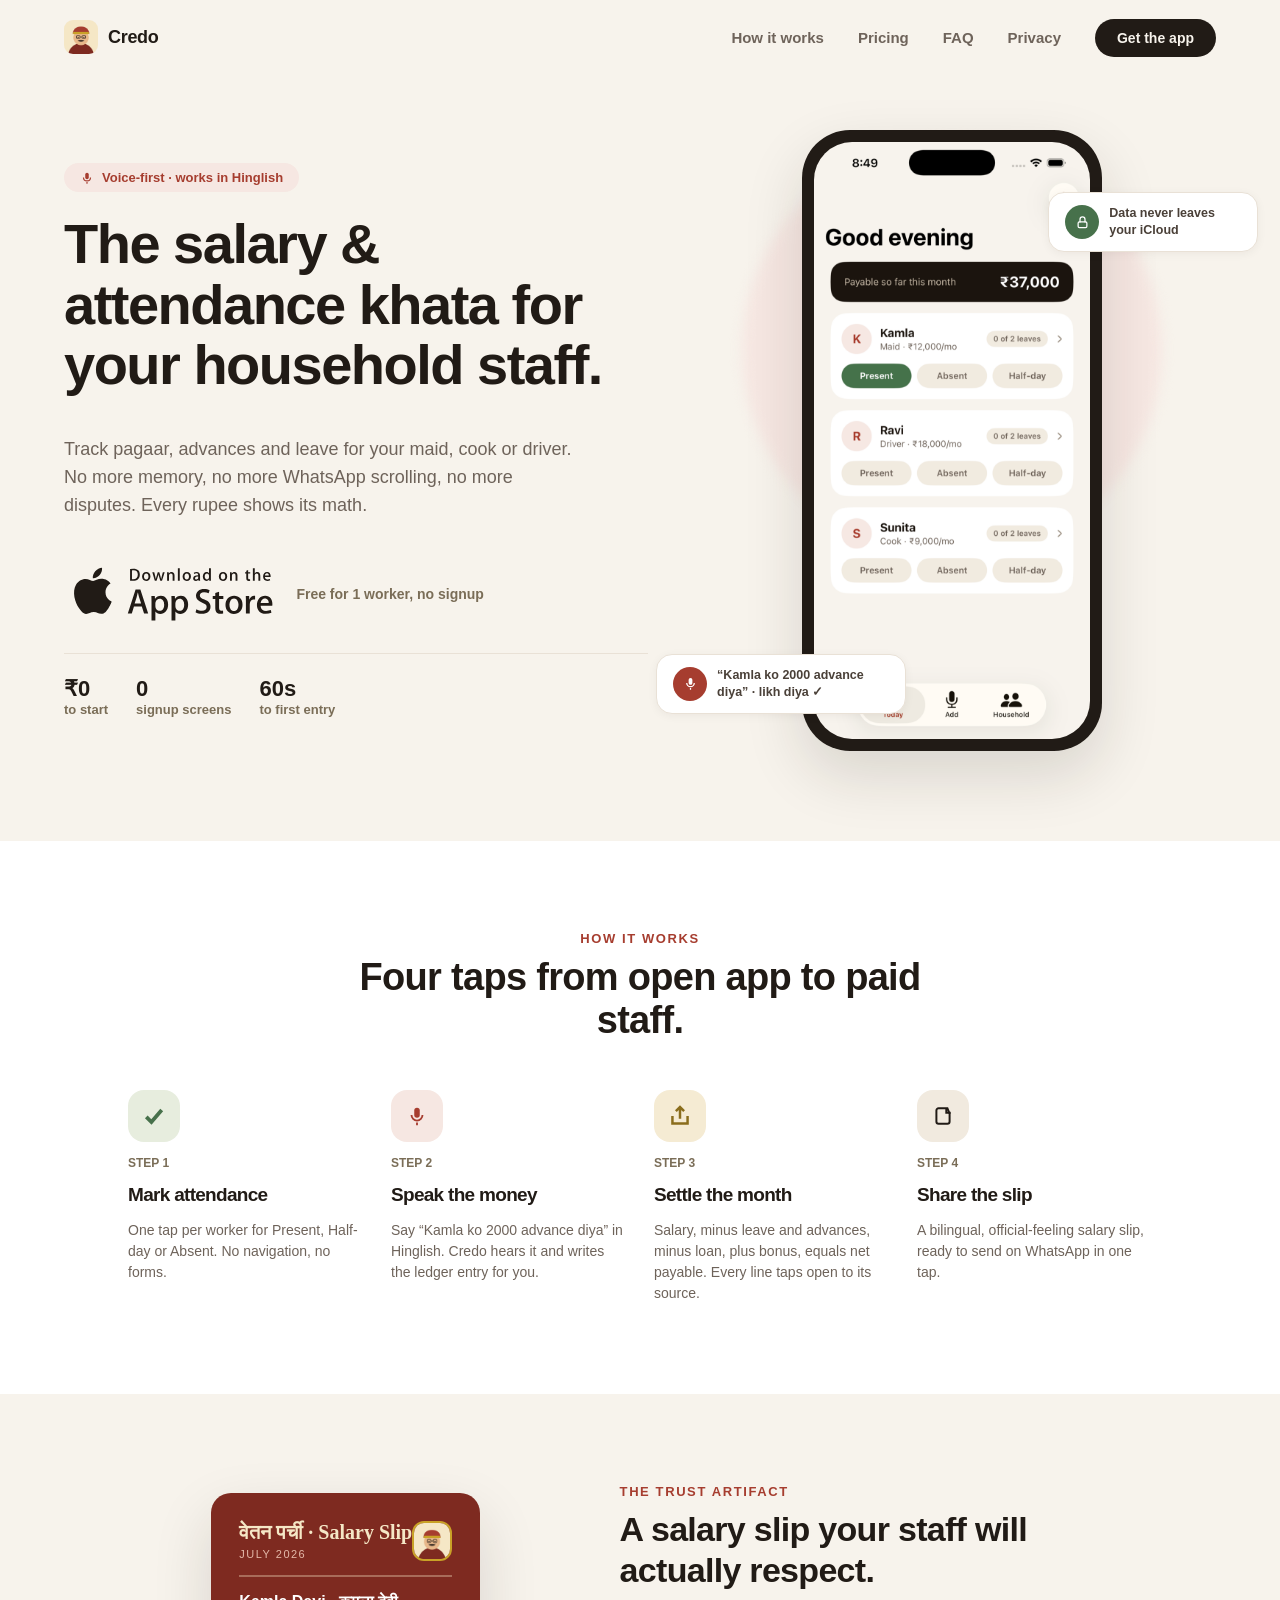
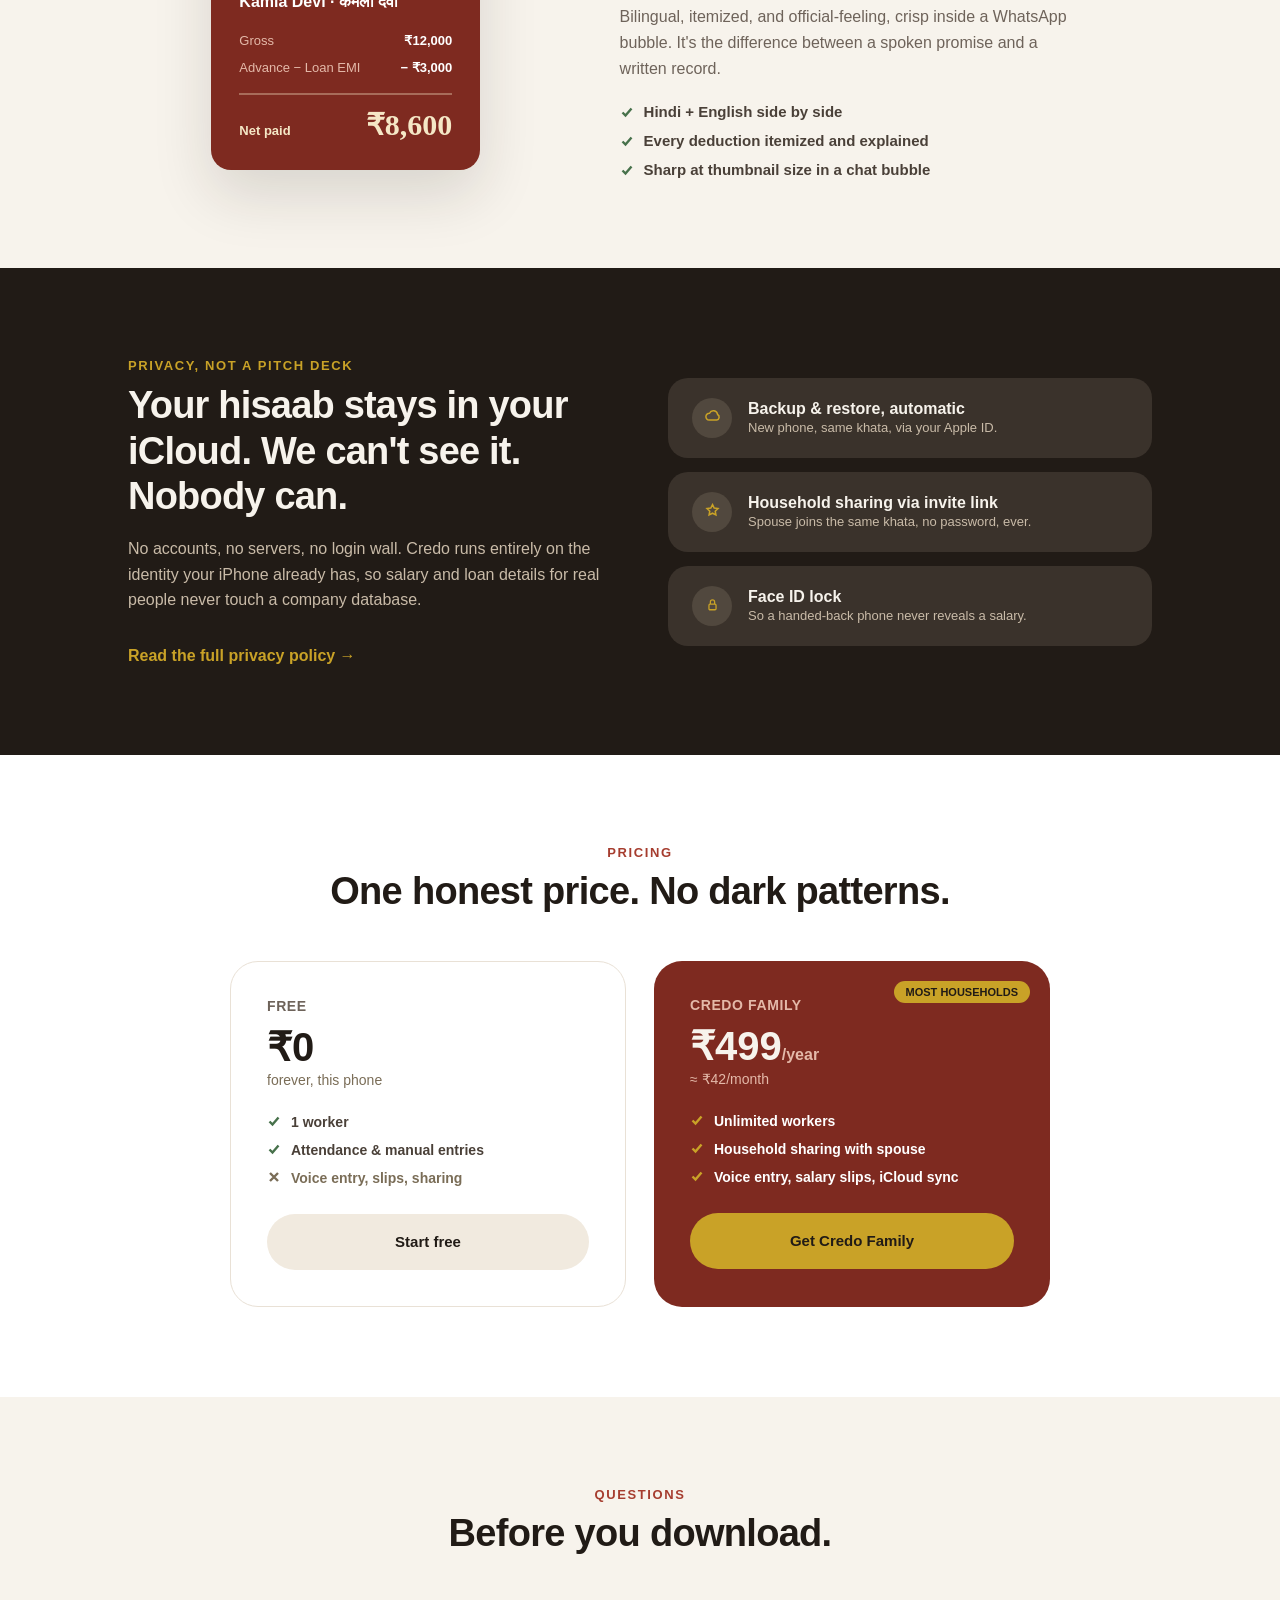
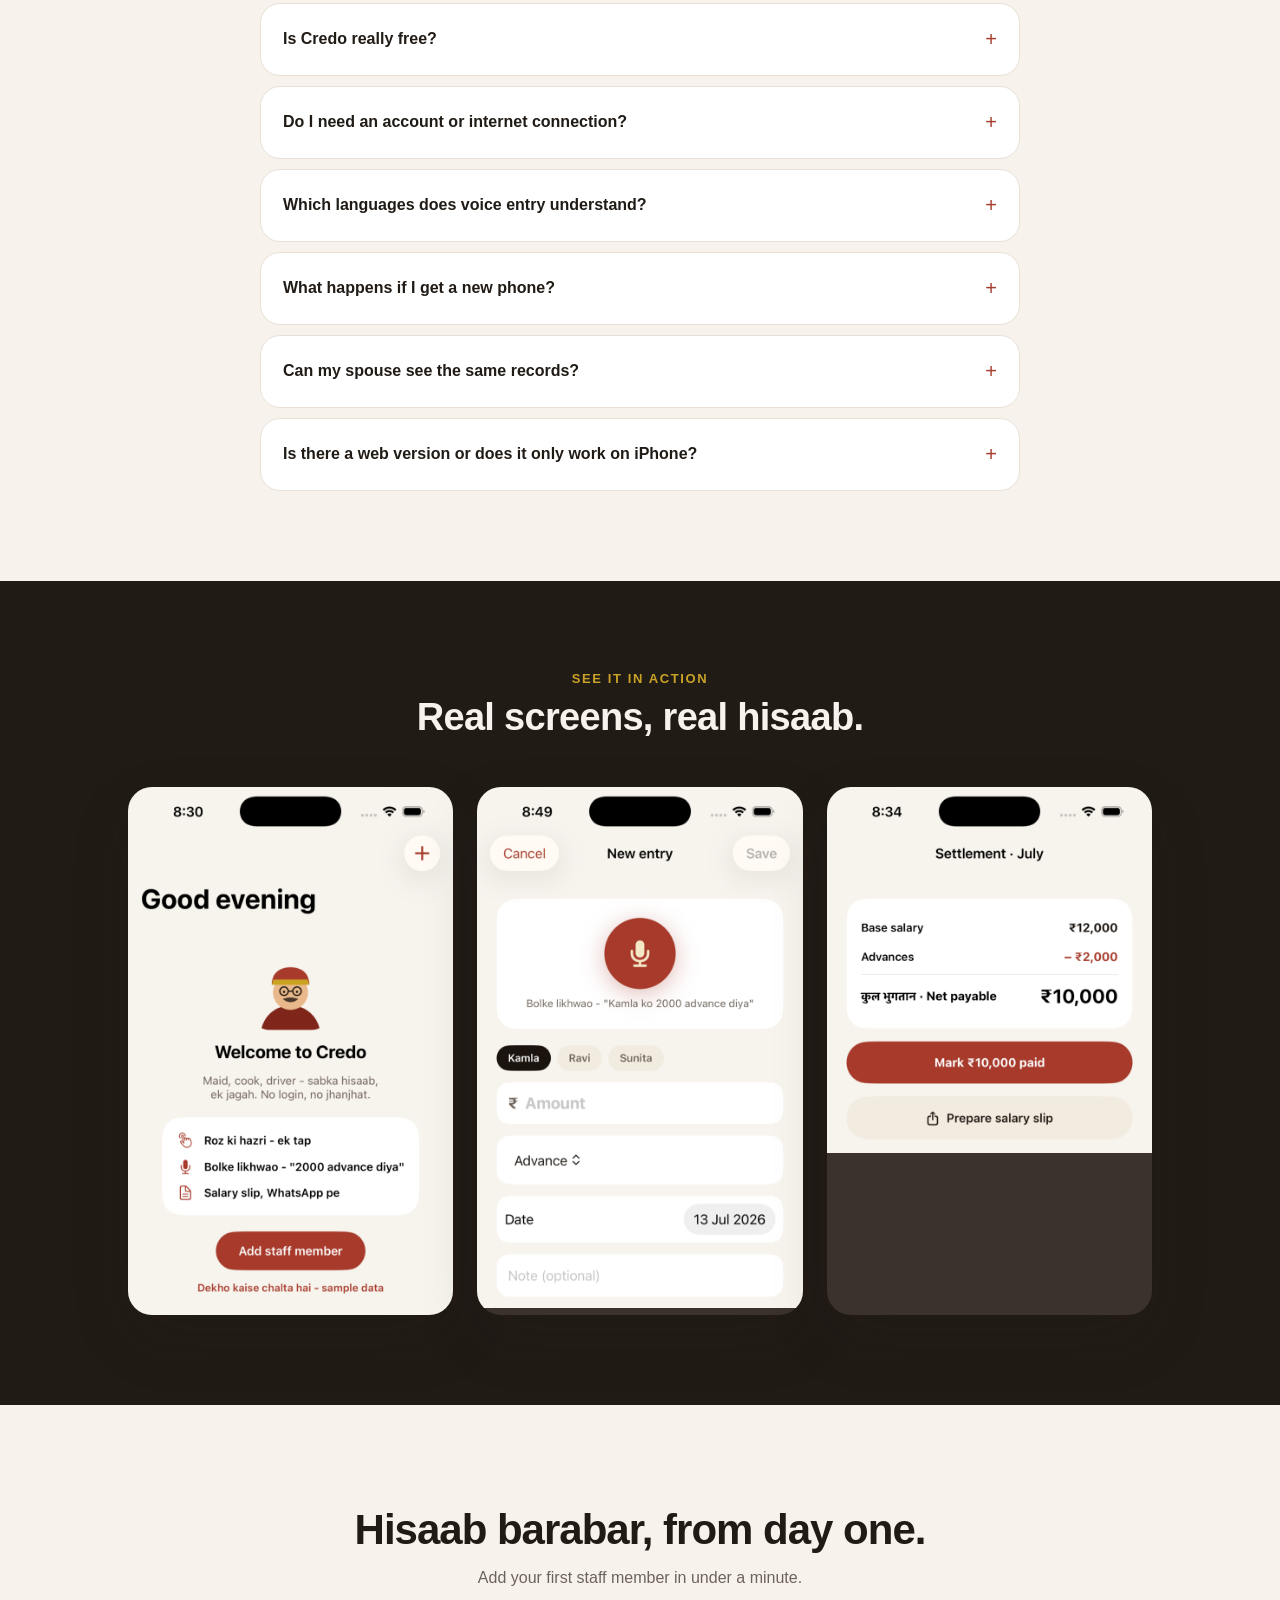
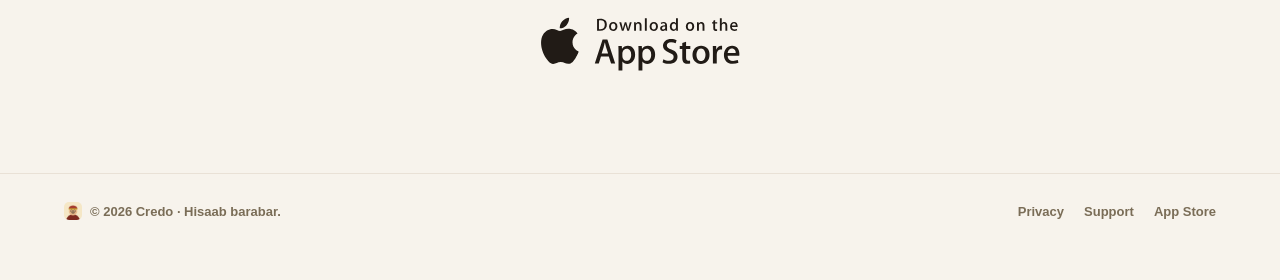
==== commit cc6dc4ce: "Fix privacy chip logic and text-faint contrast - Hero floating chip paired "₹0" with a privacy state" ====
--- a/index.html
+++ b/index.html
@@ -104,10 +104,8 @@
         <p>&ldquo;Kamla ko 2000 advance diya&rdquo; &middot; likh diya ✓</p>
       </div>
       <div class="floating-chip chip-stat">
-        <div>
-          <div class="num">₹0</div>
-          <div class="label">Data never leaves your iCloud</div>
-        </div>
+        <div class="dot dot-green"><svg viewBox="0 0 24 24" fill="none" stroke="#fff" stroke-width="2" stroke-linecap="round" stroke-linejoin="round"><rect x="5" y="11" width="14" height="9" rx="2"></rect><path d="M8 11V7a4 4 0 0 1 8 0v4"></path></svg></div>
+        <p>Data never leaves your iCloud</p>
       </div>
     </div>
   </section>
--- a/assets/style.css
+++ b/assets/style.css
@@ -10,7 +10,7 @@
   --ink-raised: #3A322B;
   --ink-soft: #4A4038;
   --text-sub: #6E635A;
-  --text-faint: #9A8E80;
+  --text-faint: #7A6D57; /* darkened from #9A8E80: original failed WCAG AA (2.9:1 on paper) */
   --text-disabled: #C4B49C;
 
   --line: #E9E1D6;
@@ -222,9 +222,8 @@
 .floating-chip .dot svg { width: 15px; height: 15px; }
 .floating-chip p { margin: 0; font-size: 12.5px; font-weight: 600; color: var(--ink-soft); line-height: 1.35; }
 .chip-voice { left: -6%; bottom: 6%; }
-.chip-stat { right: -8%; top: 10%; }
-.chip-stat .num { font-size: 18px; font-weight: 800; color: var(--ink); }
-.chip-stat .label { font-size: 10px; font-weight: 700; color: var(--text-faint); text-transform: uppercase; letter-spacing: 0.5px; }
+.chip-stat { right: -8%; top: 10%; max-width: 210px; }
+.chip-stat .dot.dot-green { background: var(--green); }
 
 @media (max-width: 960px) {
   .hero { grid-template-columns: 1fr; }
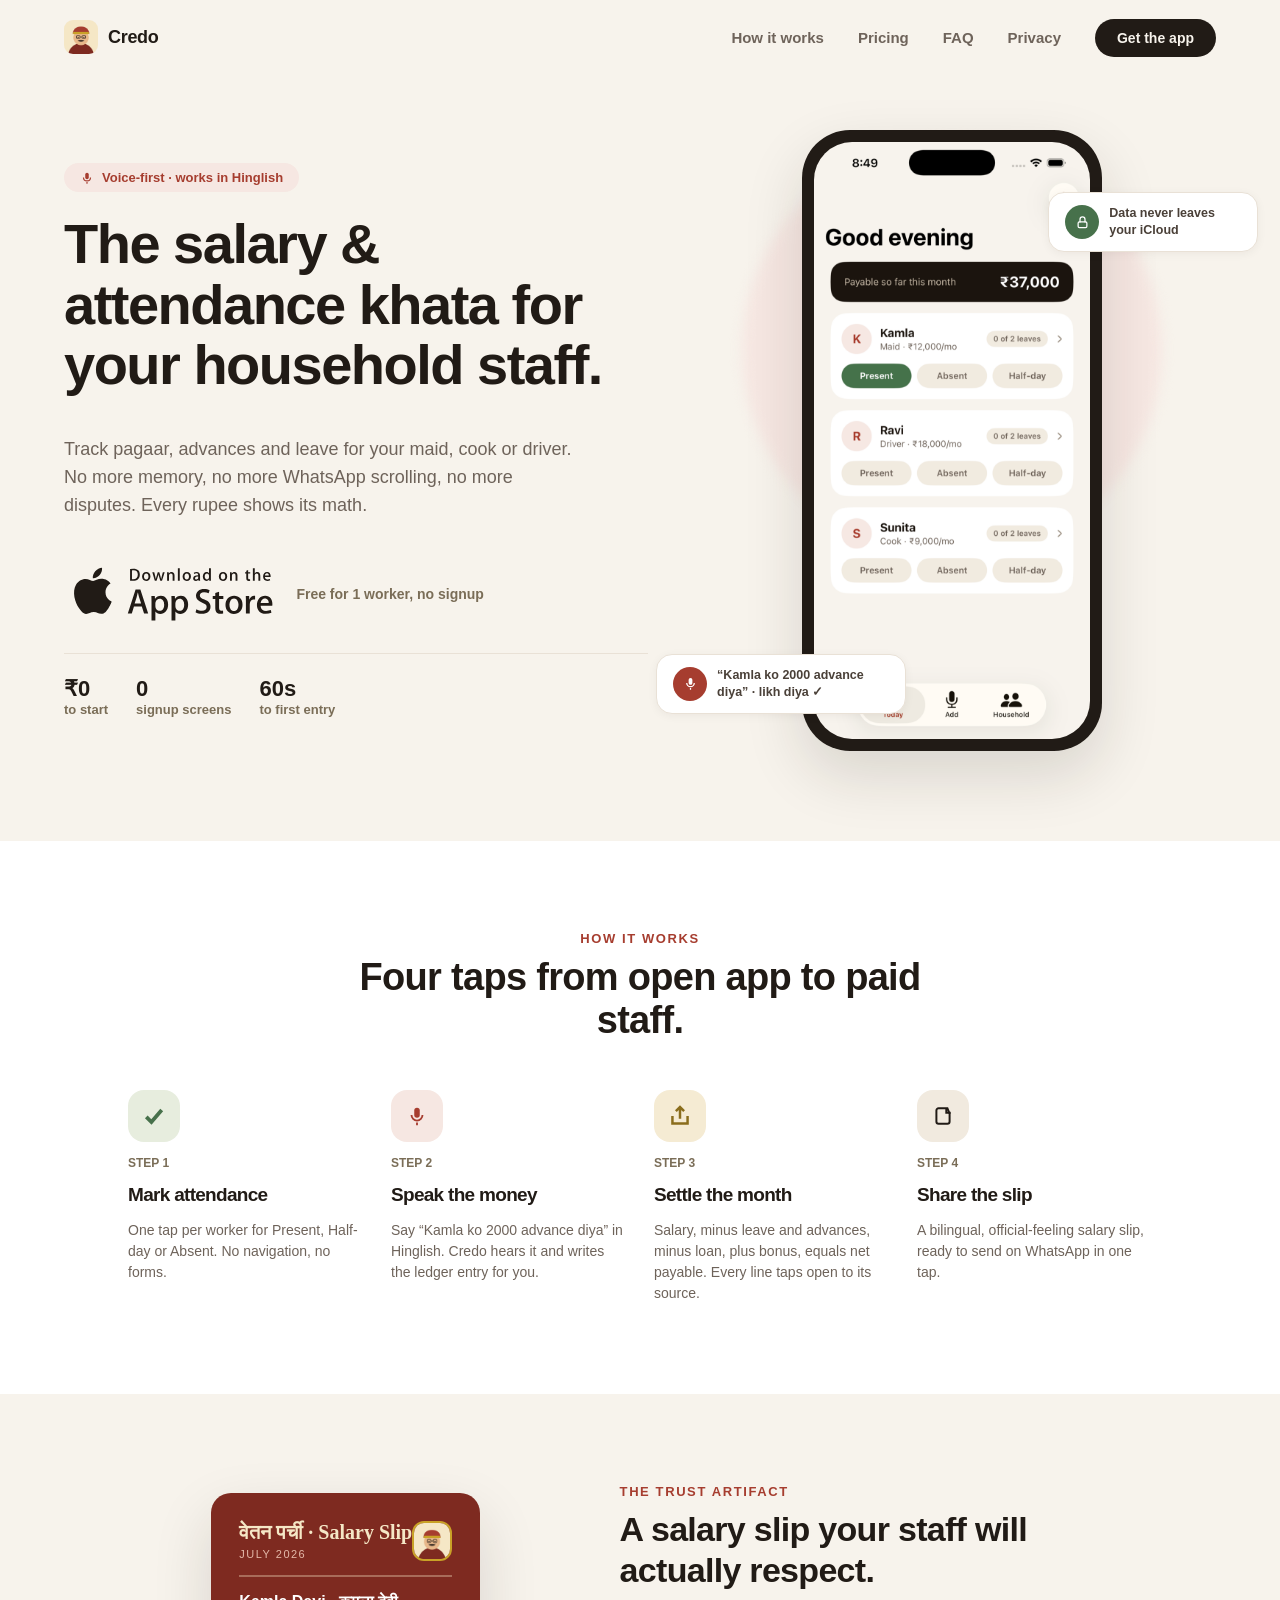
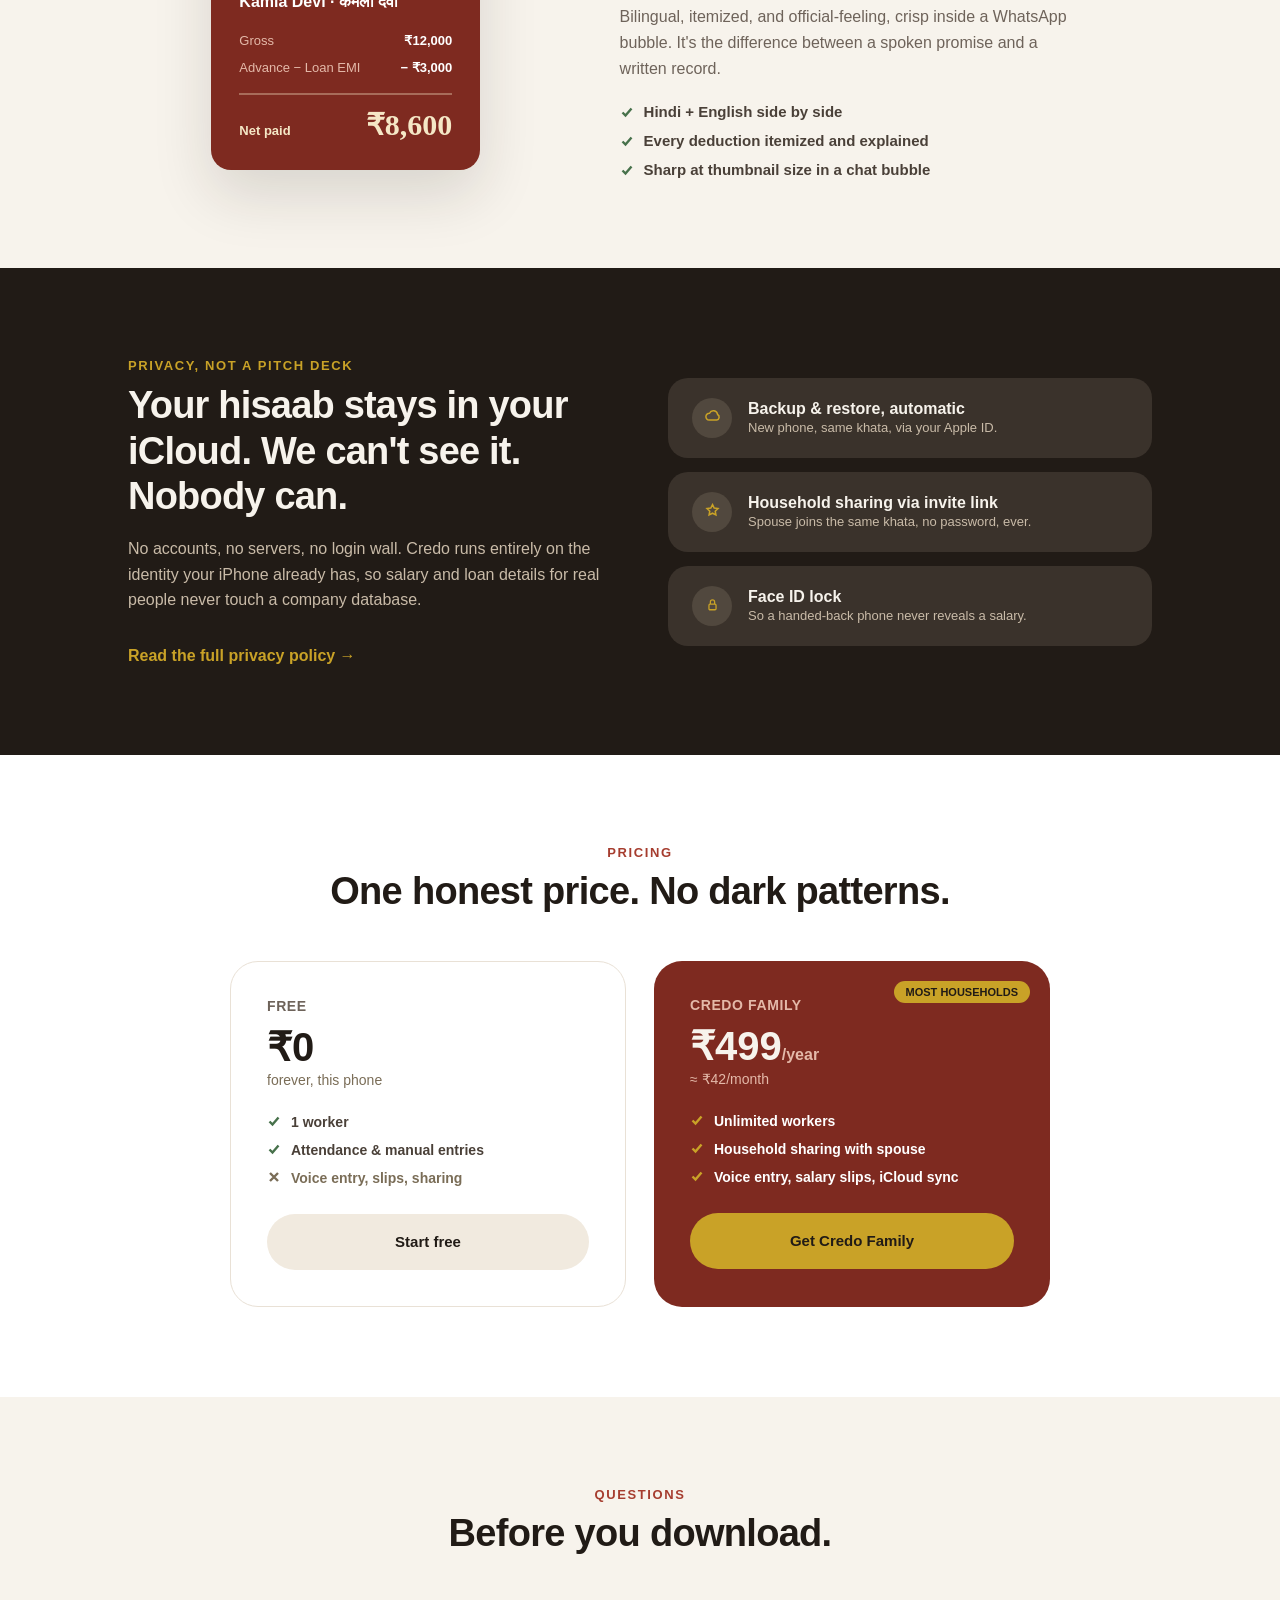
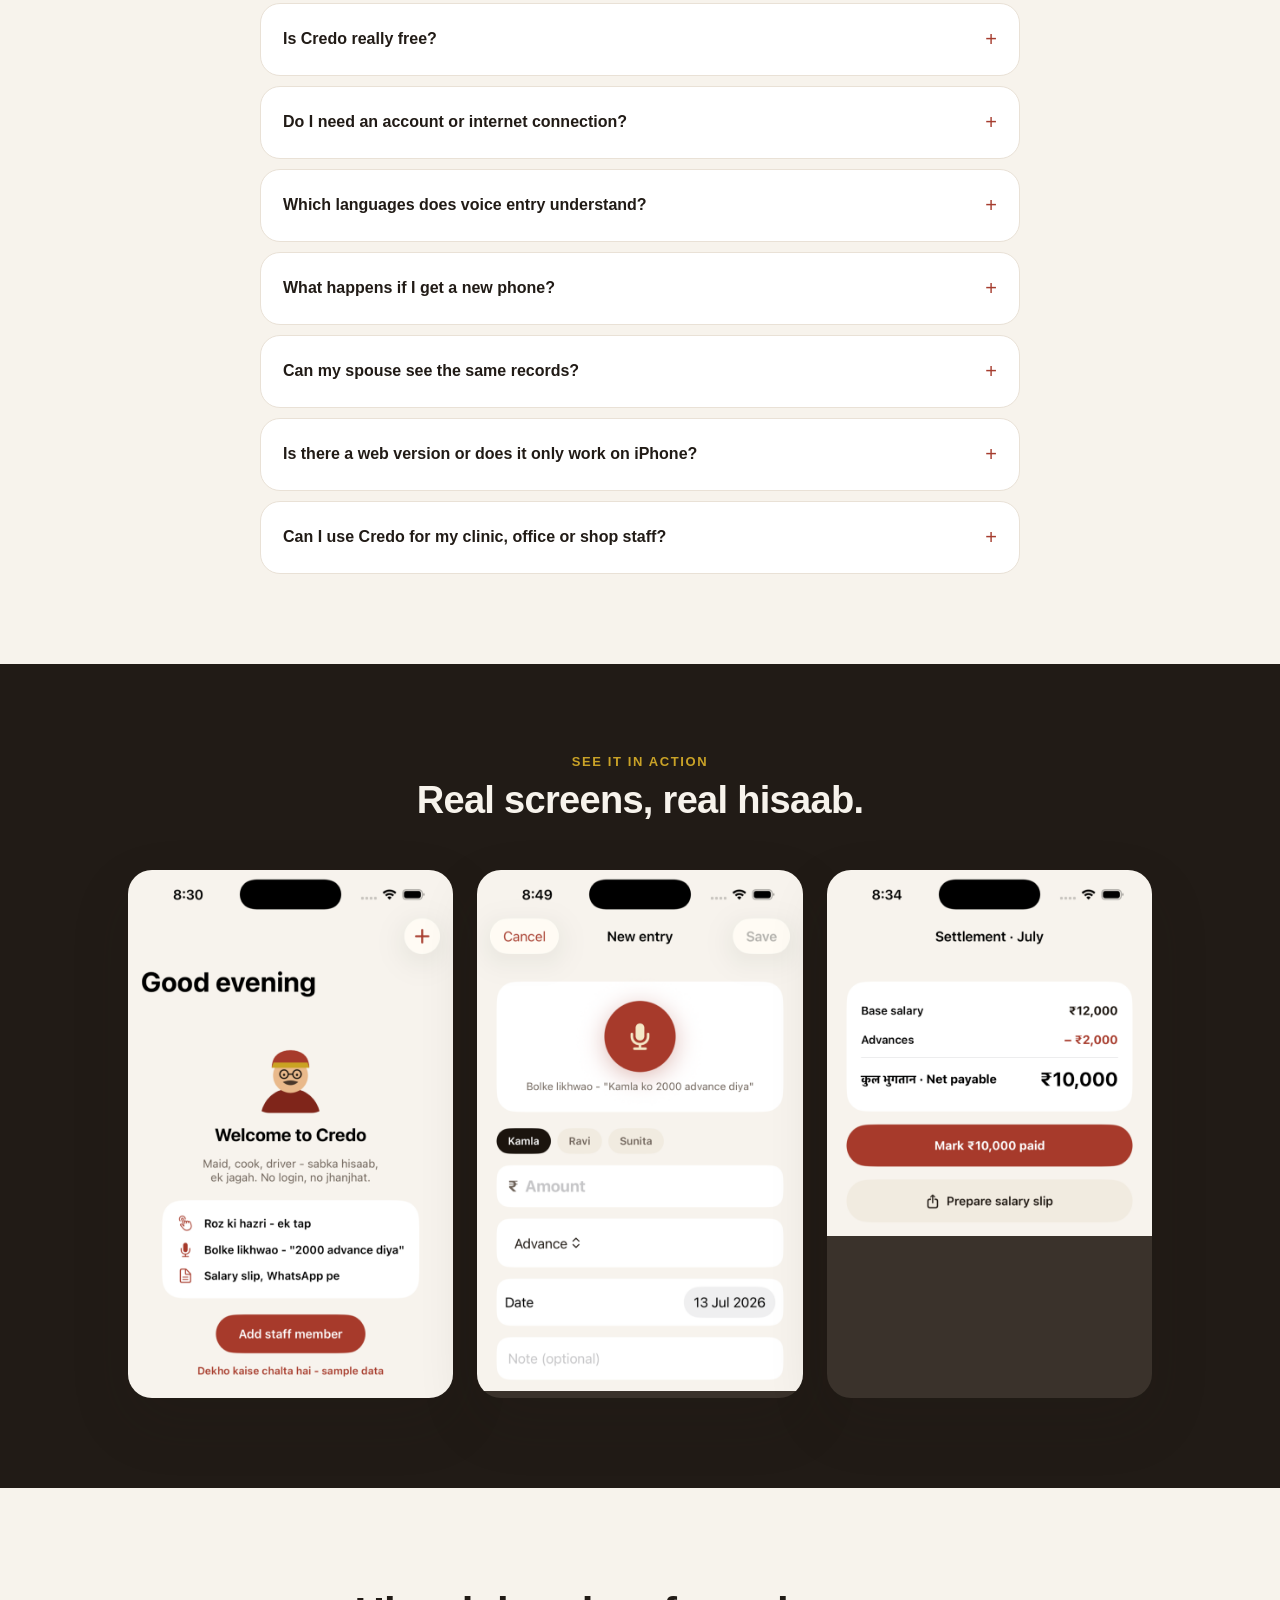
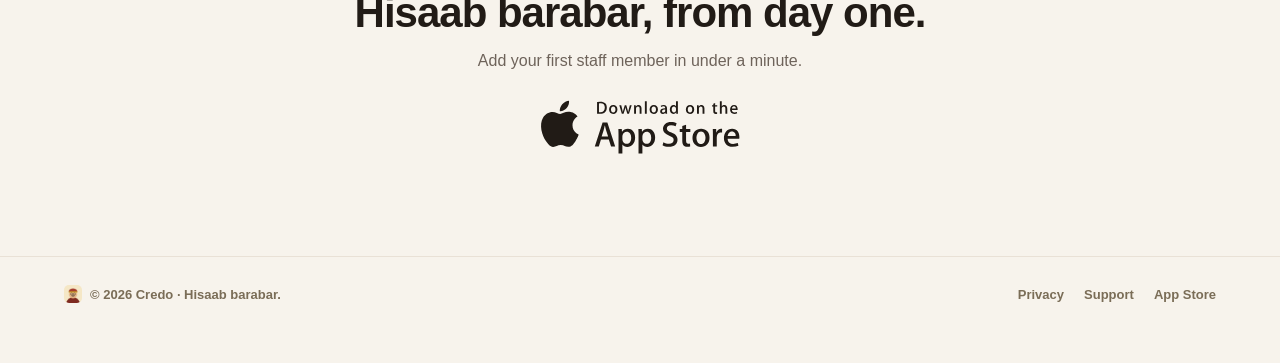
==== commit e922f04a: "FAQ: Credo works for clinic, office and shop staff too Co-Authored-By: Claude Opus 4.8 <noreply@anth" ====
--- a/index.html
+++ b/index.html
@@ -268,6 +268,10 @@
           <summary>Is there a web version or does it only work on iPhone? <span class="plus">+</span></summary>
           <p>Credo is an iPhone app by design — it needs to be in your pocket for the one-tap habit to stick. There's no separate website login; this page is just where you learn about it and download it.</p>
         </details>
+        <details class="faq-item">
+          <summary>Can I use Credo for my clinic, office or shop staff? <span class="plus">+</span></summary>
+          <p>Yes — the khata works the same for a receptionist, office boy or shop helper as it does for a maid or driver. Attendance, advances, salary slips on WhatsApp: same app, same hisaab. Pick the "Helper" or "Office staff" role when adding them.</p>
+        </details>
       </div>
     </div>
   </section>
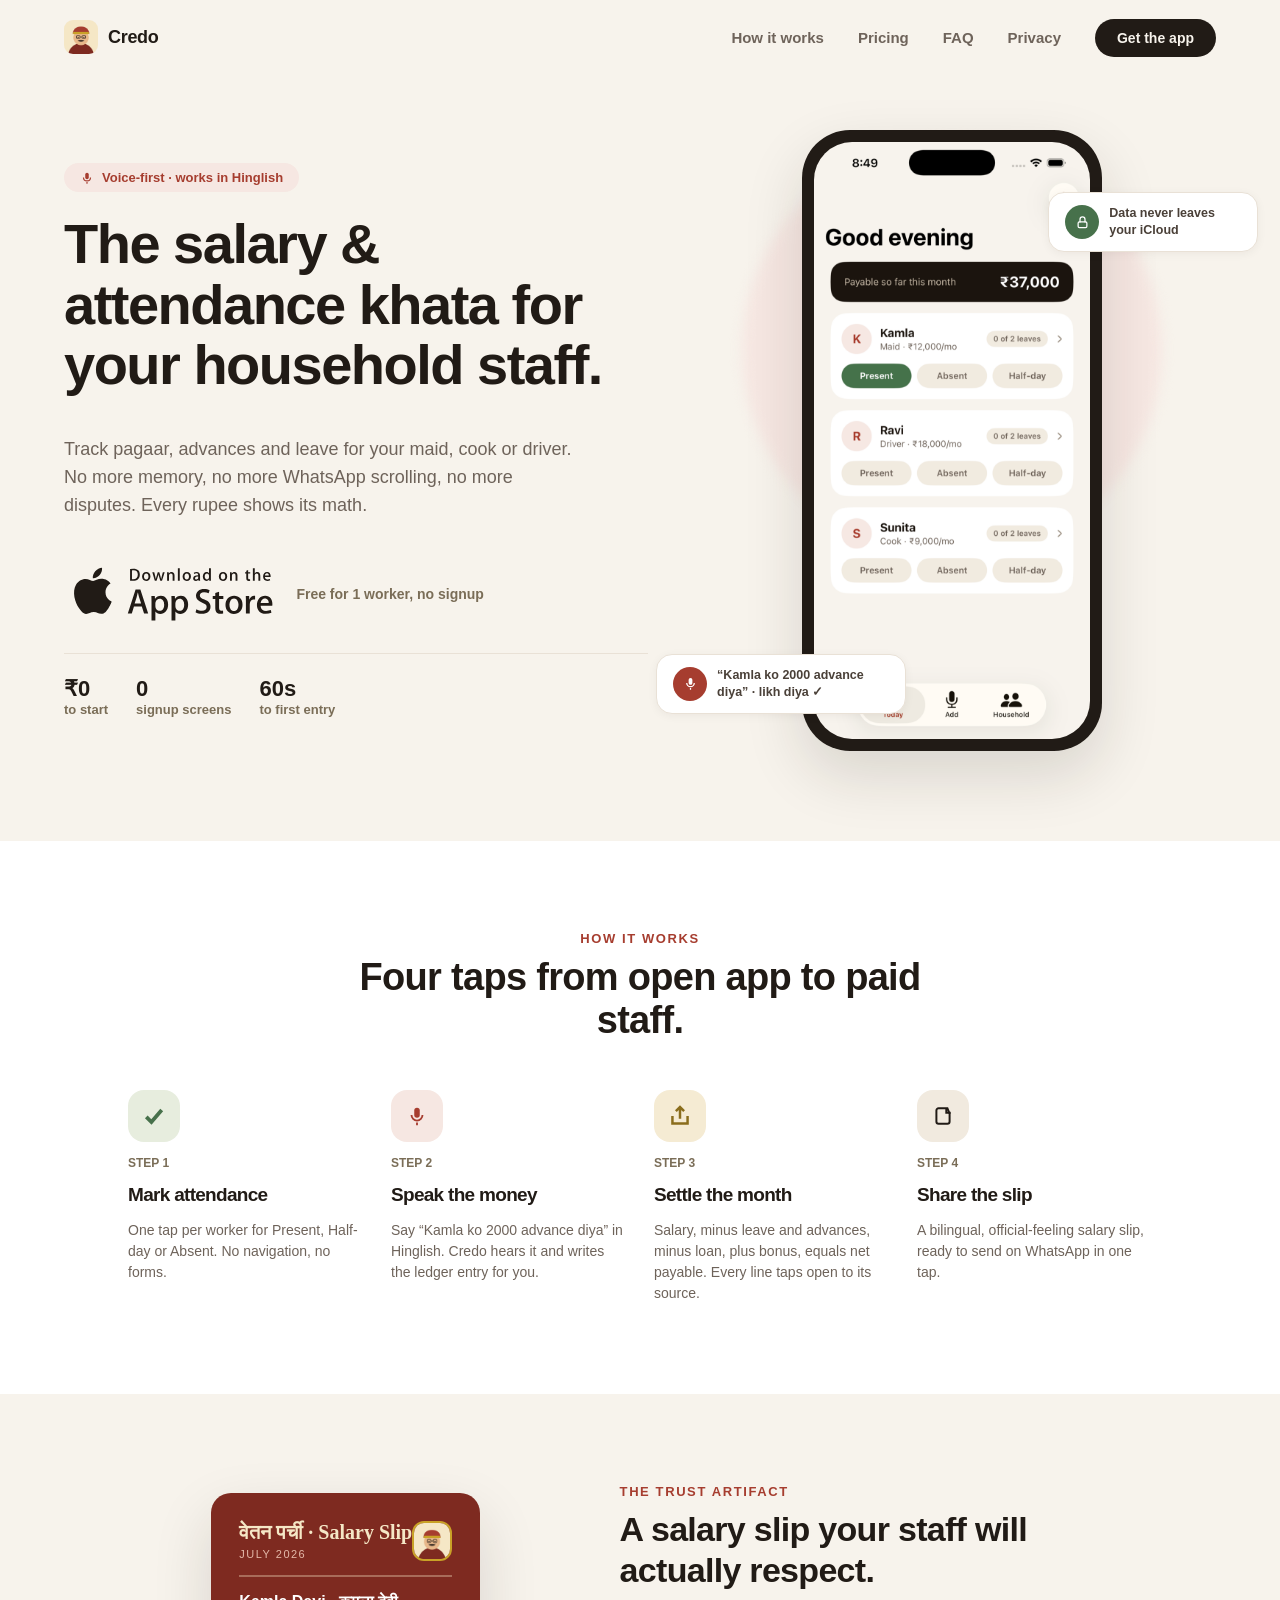
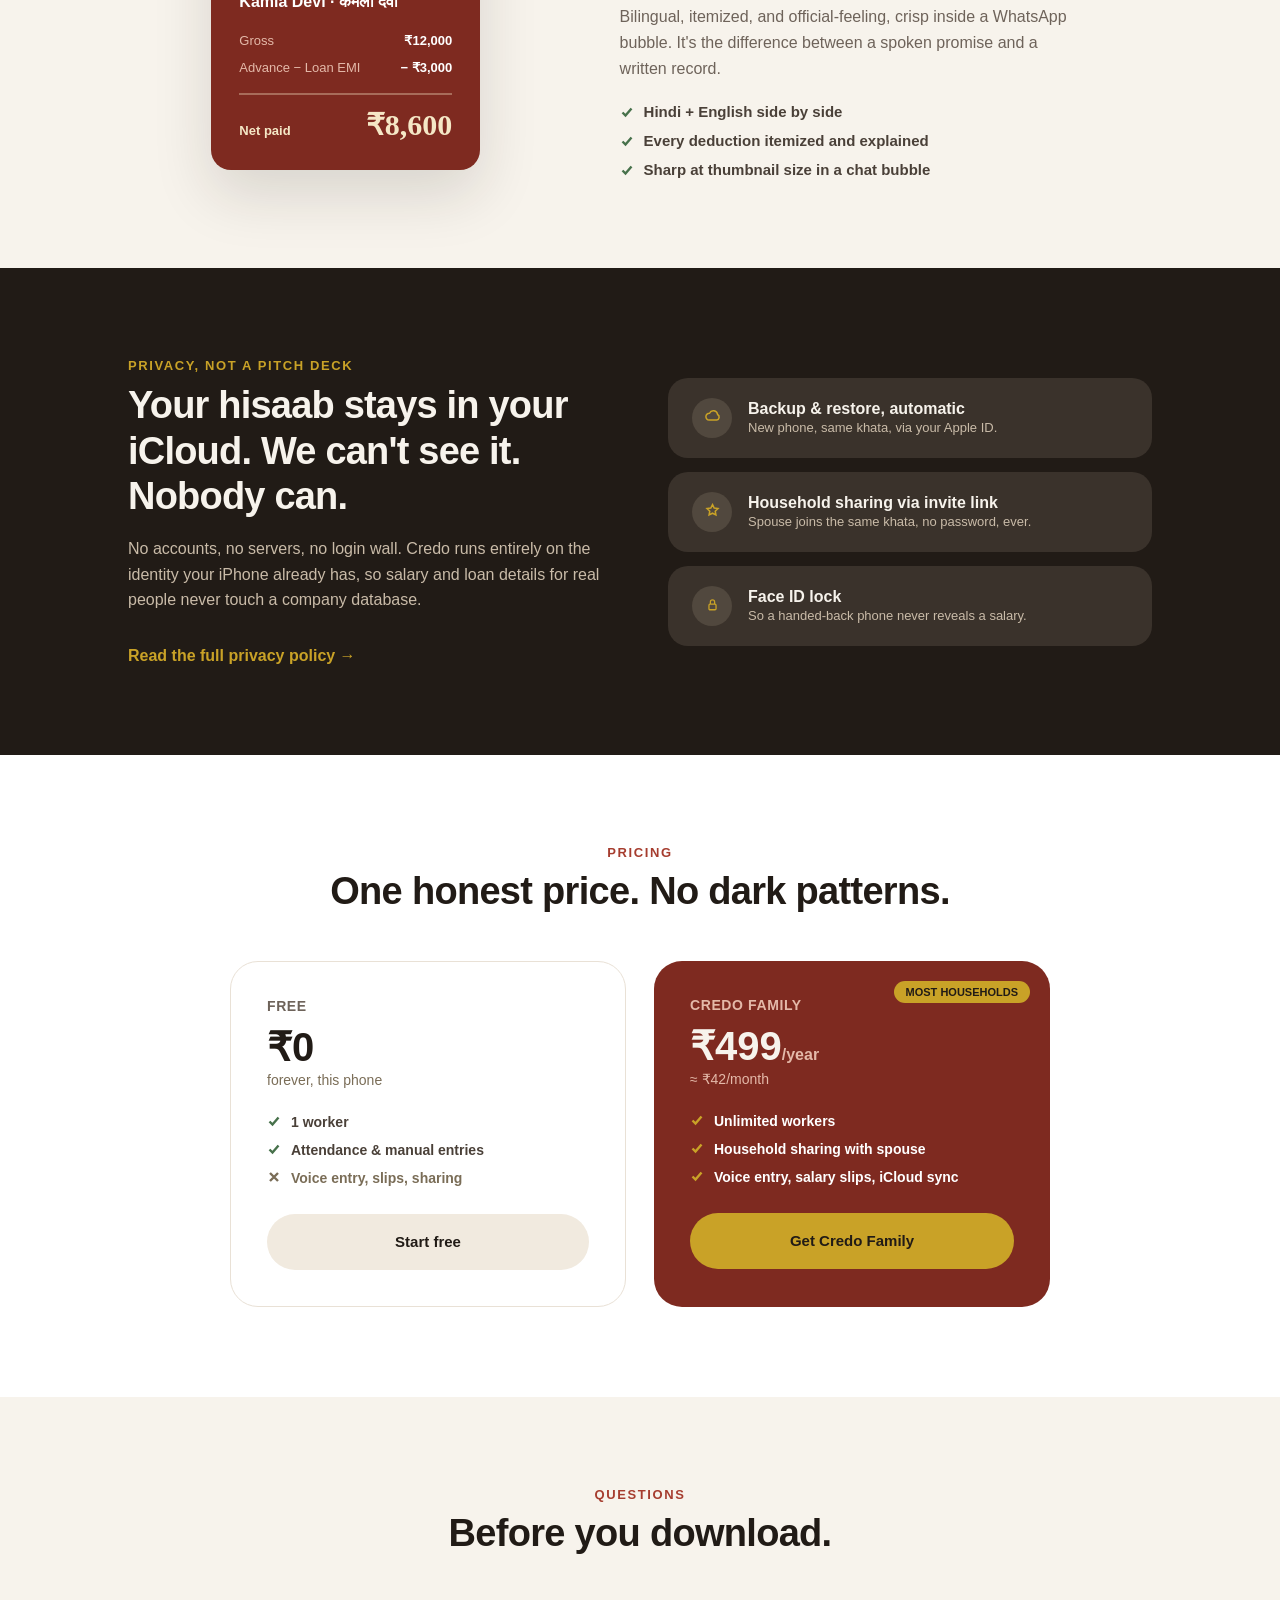
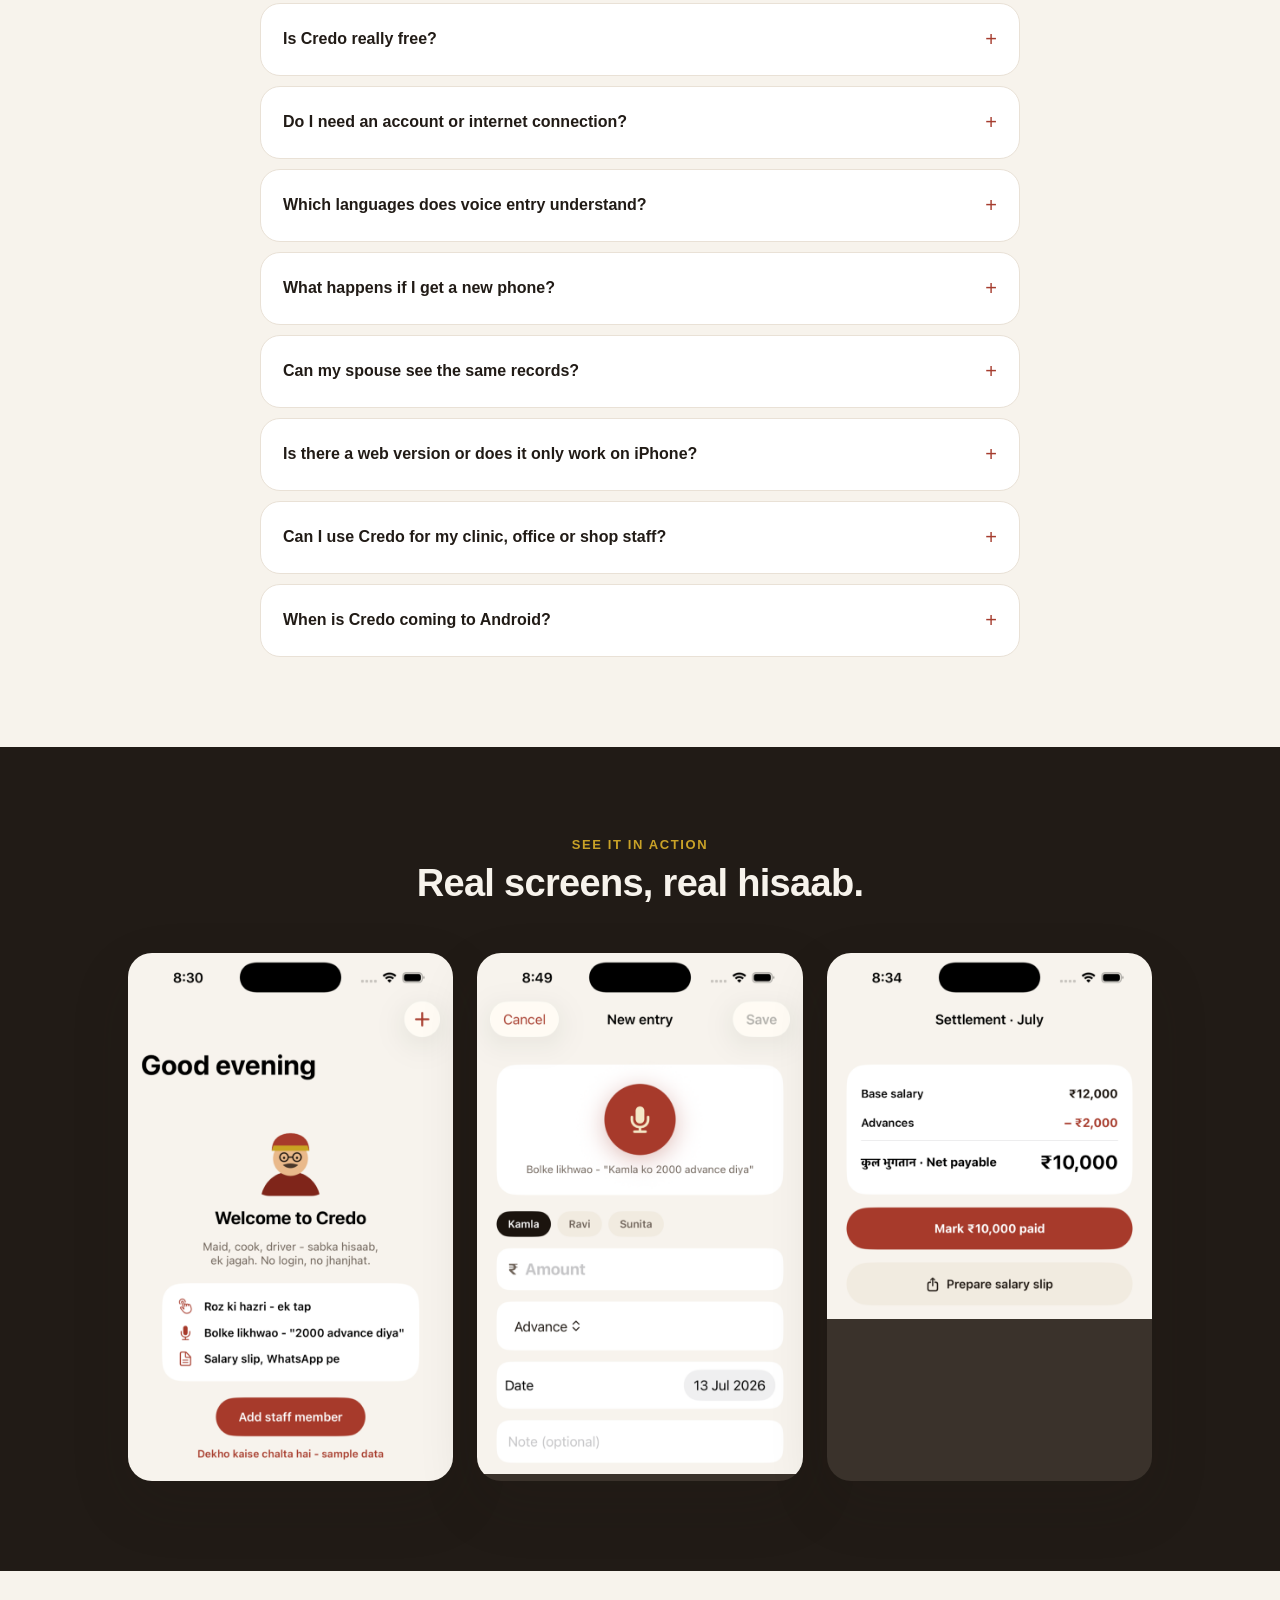
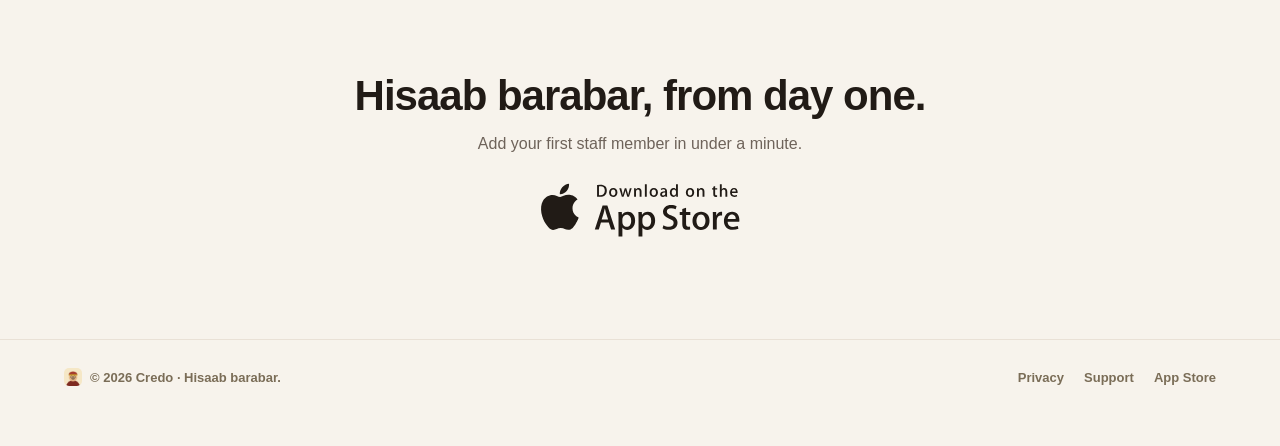
==== commit cf23ecf9: "FAQ: Android on the roadmap, email to register demand Co-Authored-By: Claude Opus 4.8 <noreply@anthr" ====
--- a/index.html
+++ b/index.html
@@ -272,6 +272,10 @@
           <summary>Can I use Credo for my clinic, office or shop staff? <span class="plus">+</span></summary>
           <p>Yes — the khata works the same for a receptionist, office boy or shop helper as it does for a maid or driver. Attendance, advances, salary slips on WhatsApp: same app, same hisaab. Pick the "Helper" or "Office staff" role when adding them.</p>
         </details>
+        <details class="faq-item">
+          <summary>When is Credo coming to Android? <span class="plus">+</span></summary>
+          <p>iPhone first — that's where we're perfecting the khata. Android is on the roadmap, and your voice moves it up the list: <a href="mailto:gargh600@gmail.com?subject=Credo%20for%20Android">email us</a> and we'll tell you the moment it's ready.</p>
+        </details>
       </div>
     </div>
   </section>
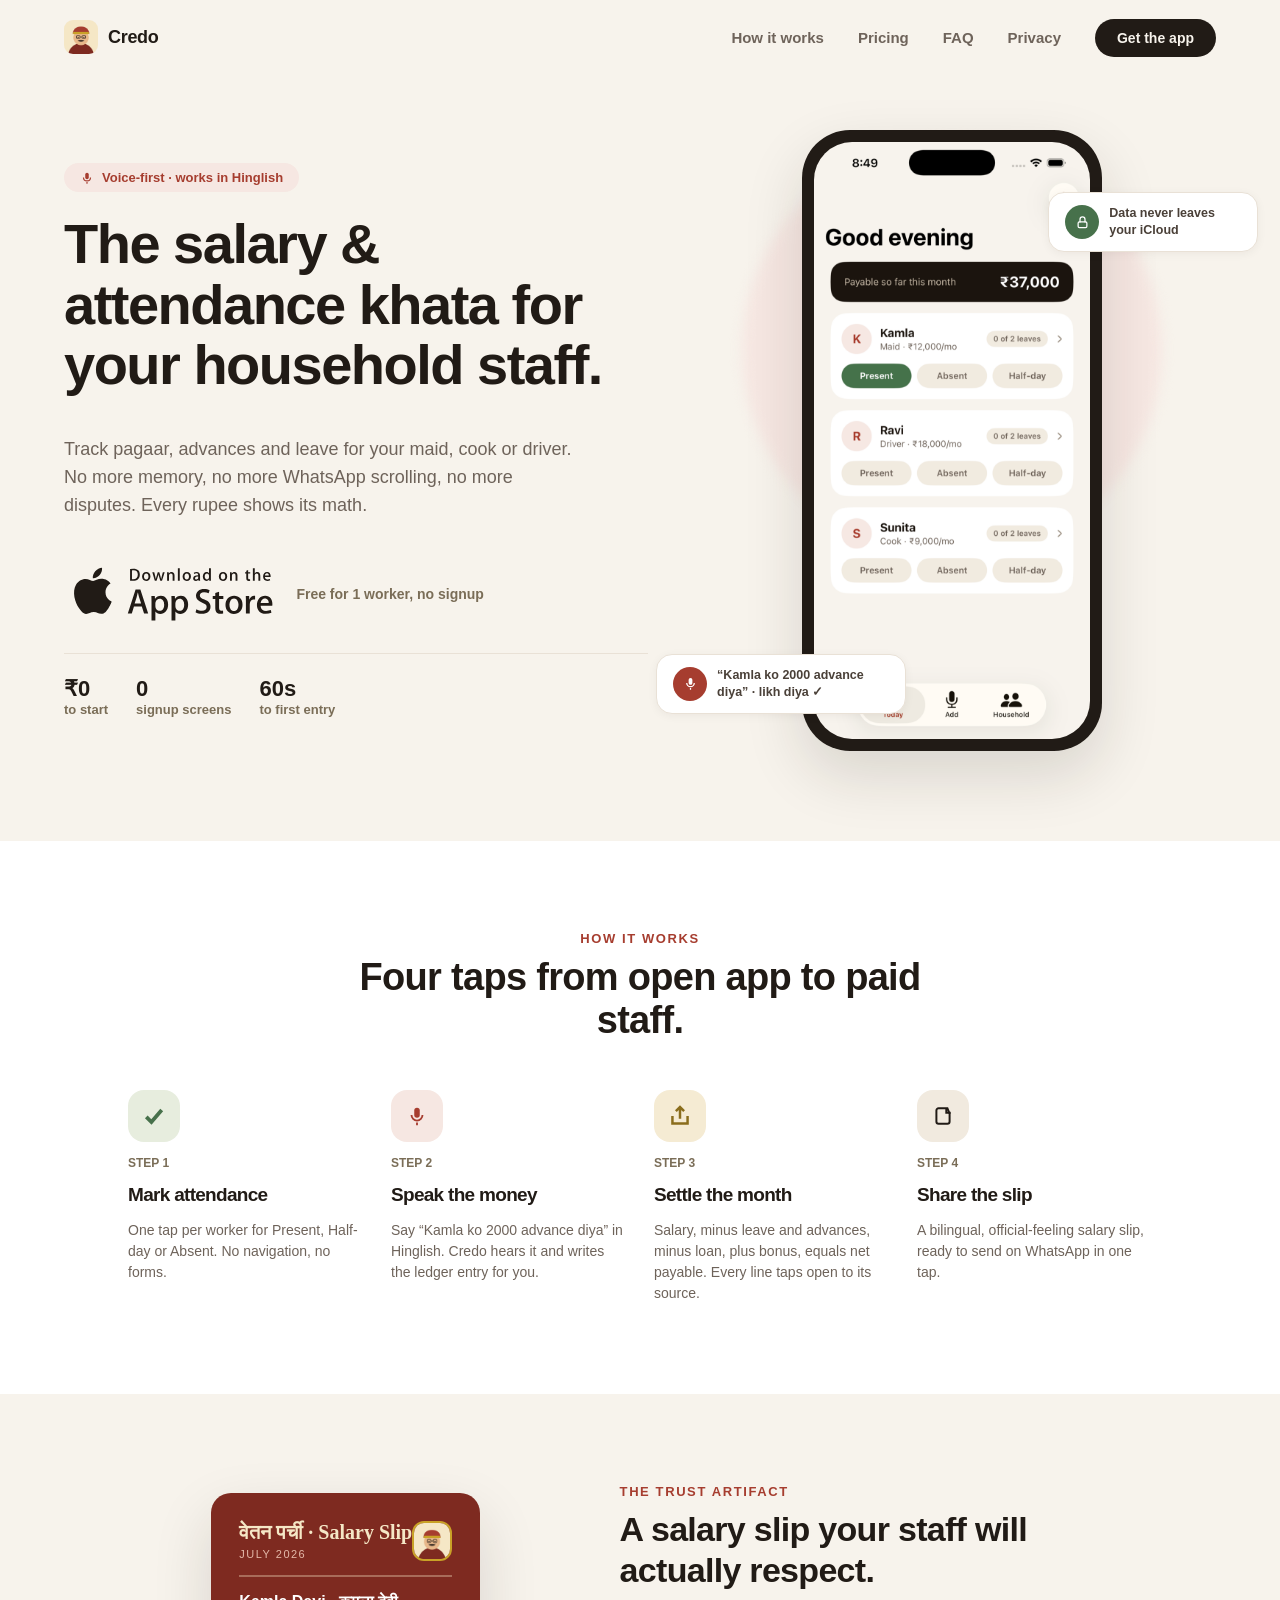
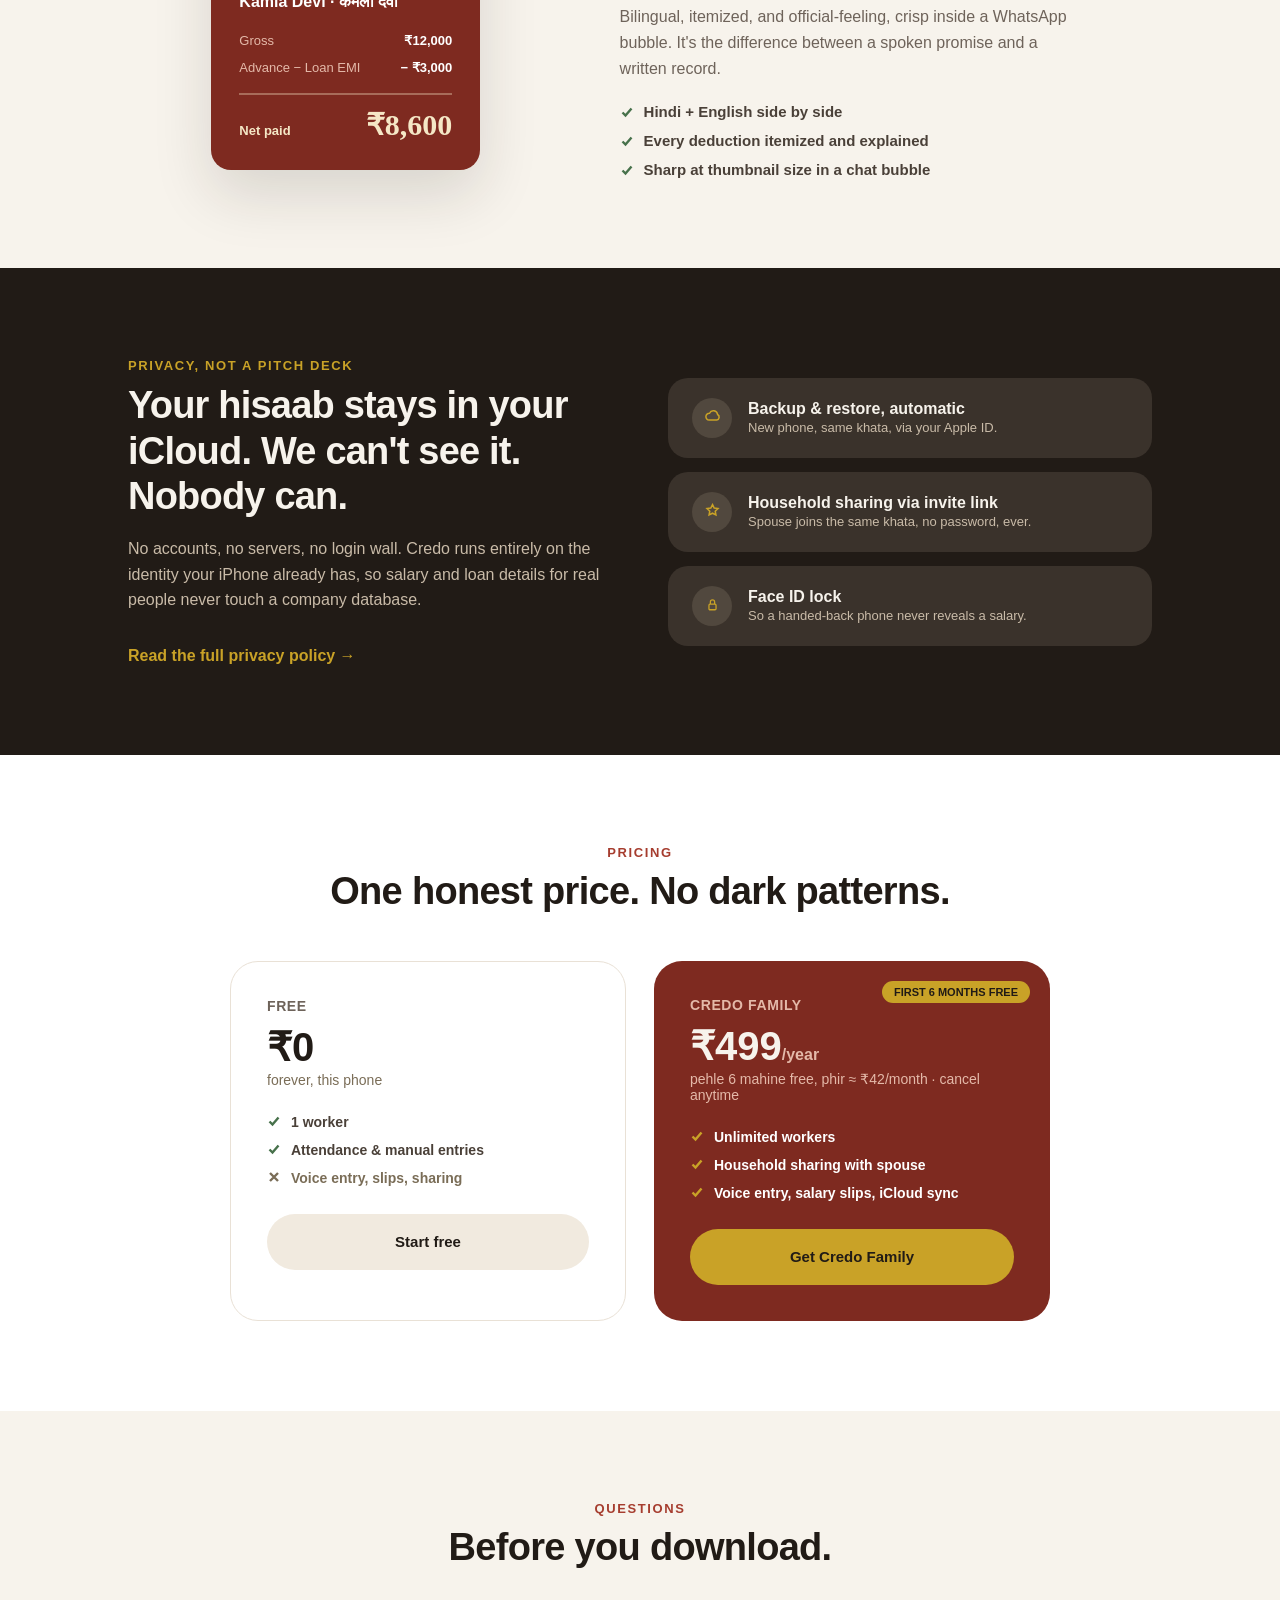
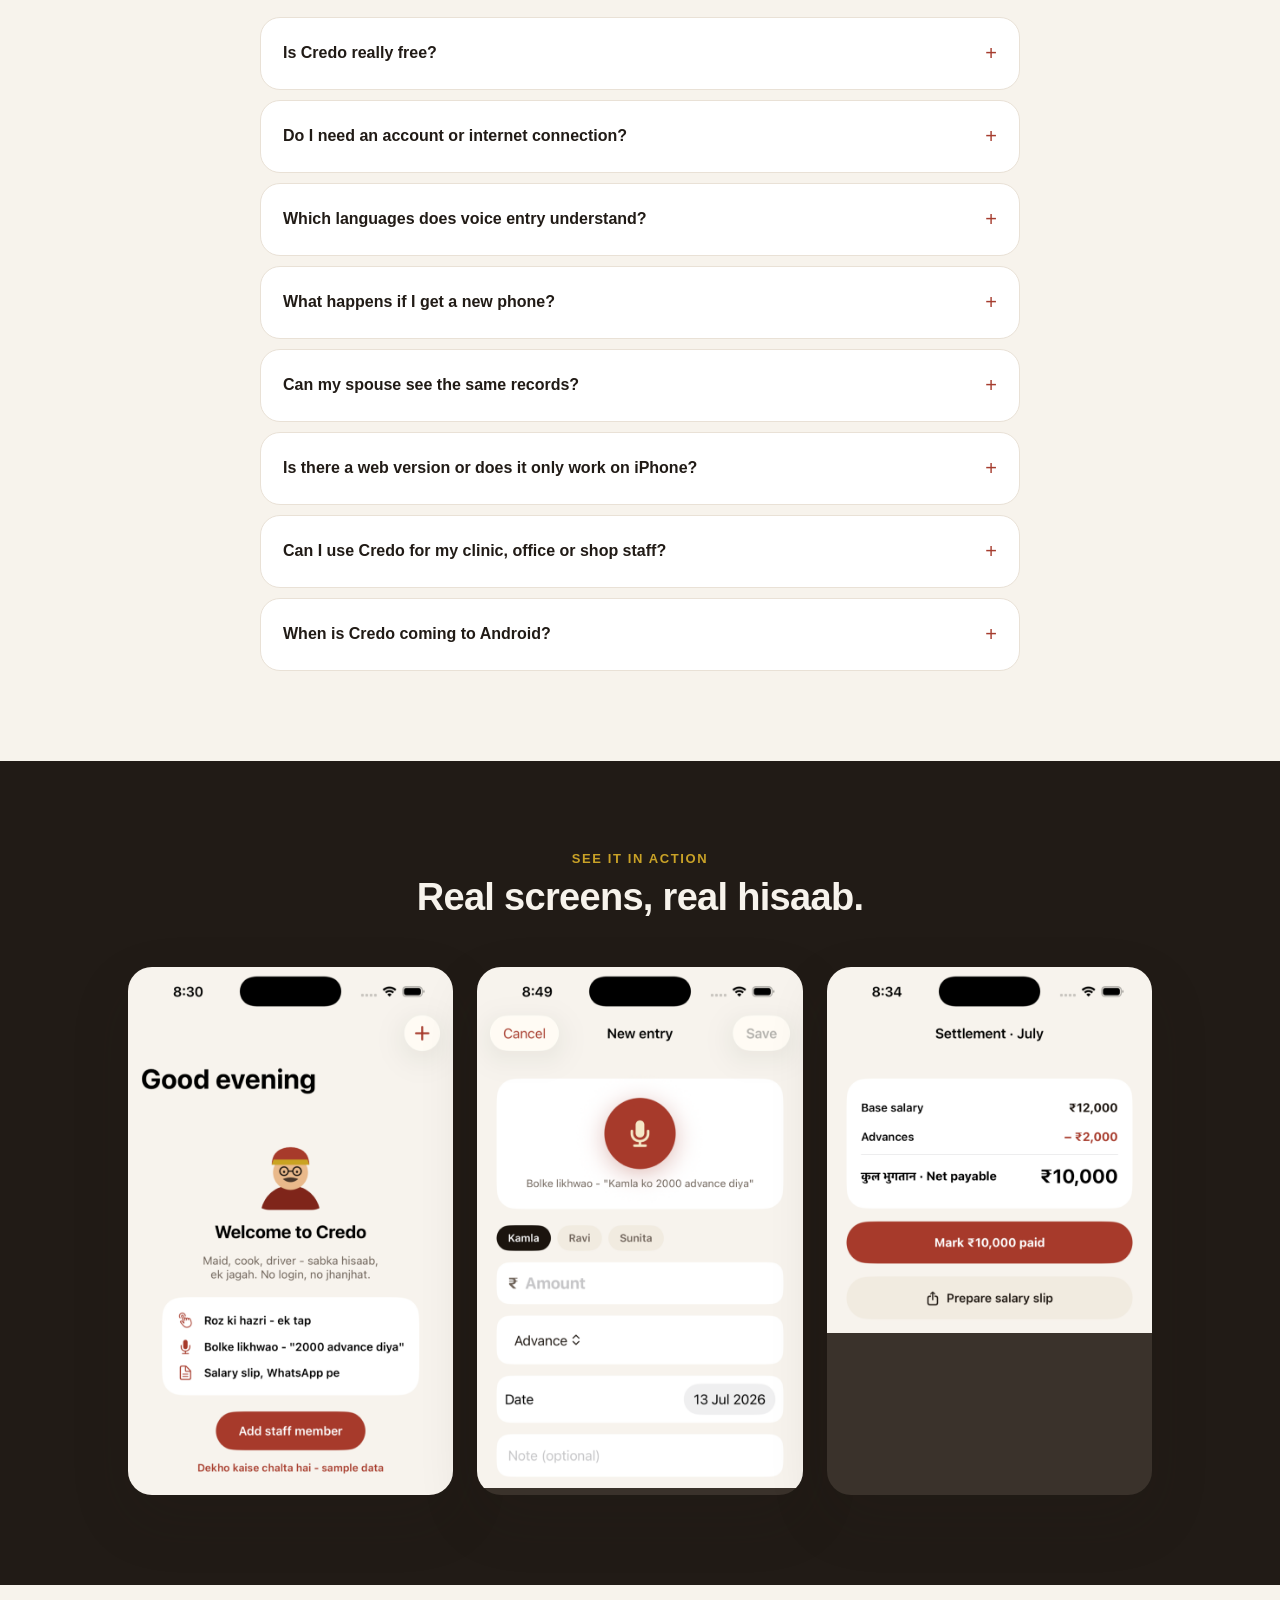
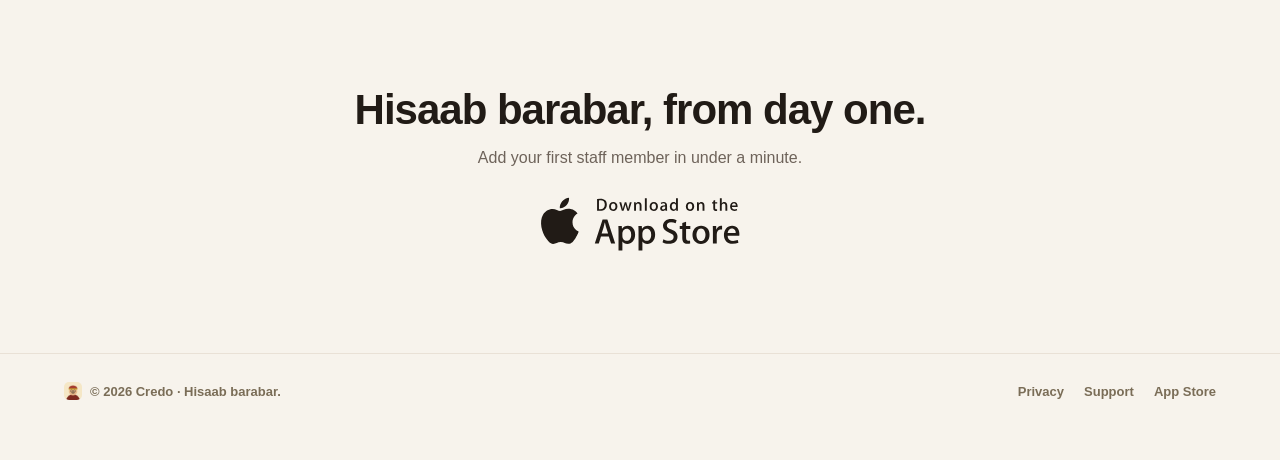
==== commit cfa53356: "Pricing: lead with the 6-months-free launch offer Co-Authored-By: Claude Opus 4.8 <noreply@anthropic" ====
--- a/index.html
+++ b/index.html
@@ -221,10 +221,10 @@
           <a class="btn btn-sand" href="https://apps.apple.com/app/id6790371935">Start free</a>
         </div>
         <div class="plan plan-family">
-          <div class="plan-badge">MOST HOUSEHOLDS</div>
+          <div class="plan-badge">FIRST 6 MONTHS FREE</div>
           <div class="plan-kicker">Credo Family</div>
           <div class="plan-price">₹499<span>/year</span></div>
-          <div class="plan-sub">≈ ₹42/month</div>
+          <div class="plan-sub">pehle 6 mahine free, phir ≈ ₹42/month · cancel anytime</div>
           <div class="plan-feats">
             <div class="plan-feat"><svg class="check" viewBox="0 0 14 14" fill="none" stroke="var(--gold)" stroke-width="2.4"><path d="M2.5 7.5l3 3 6-7"></path></svg>Unlimited workers</div>
             <div class="plan-feat"><svg class="check" viewBox="0 0 14 14" fill="none" stroke="var(--gold)" stroke-width="2.4"><path d="M2.5 7.5l3 3 6-7"></path></svg>Household sharing with spouse</div>
@@ -246,7 +246,7 @@
       <div class="faq-list">
         <details class="faq-item">
           <summary>Is Credo really free? <span class="plus">+</span></summary>
-          <p>Yes — your first staff member costs nothing, forever, with attendance and manual entries included. Credo Family (₹499/year) unlocks unlimited staff, voice entry, salary slips, and household sharing.</p>
+          <p>Yes — your first staff member costs nothing, forever, with attendance and manual entries included. Credo Family (₹499/year) unlocks unlimited staff, voice entry, salary slips, and household sharing — and right now the <strong>first 6 months are completely free</strong>, cancel anytime before that and you pay nothing.</p>
         </details>
         <details class="faq-item">
           <summary>Do I need an account or internet connection? <span class="plus">+</span></summary>
